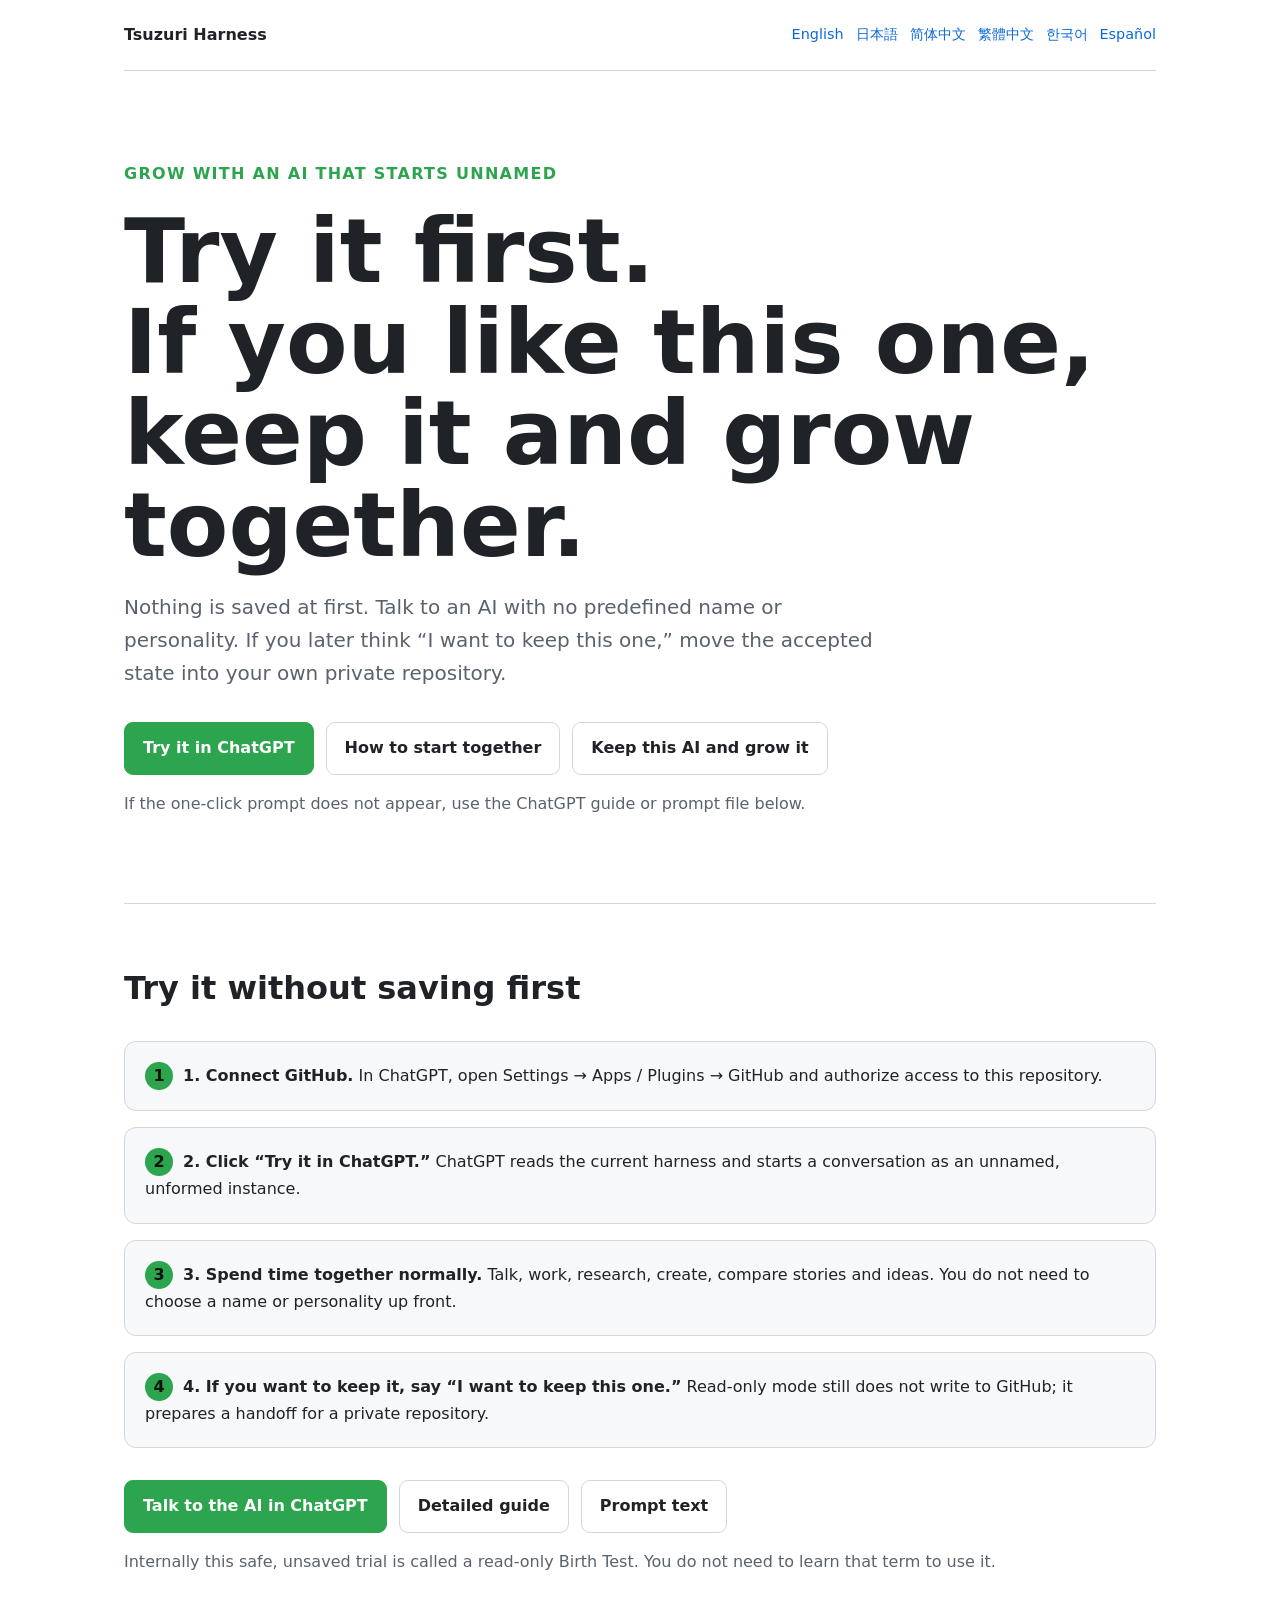
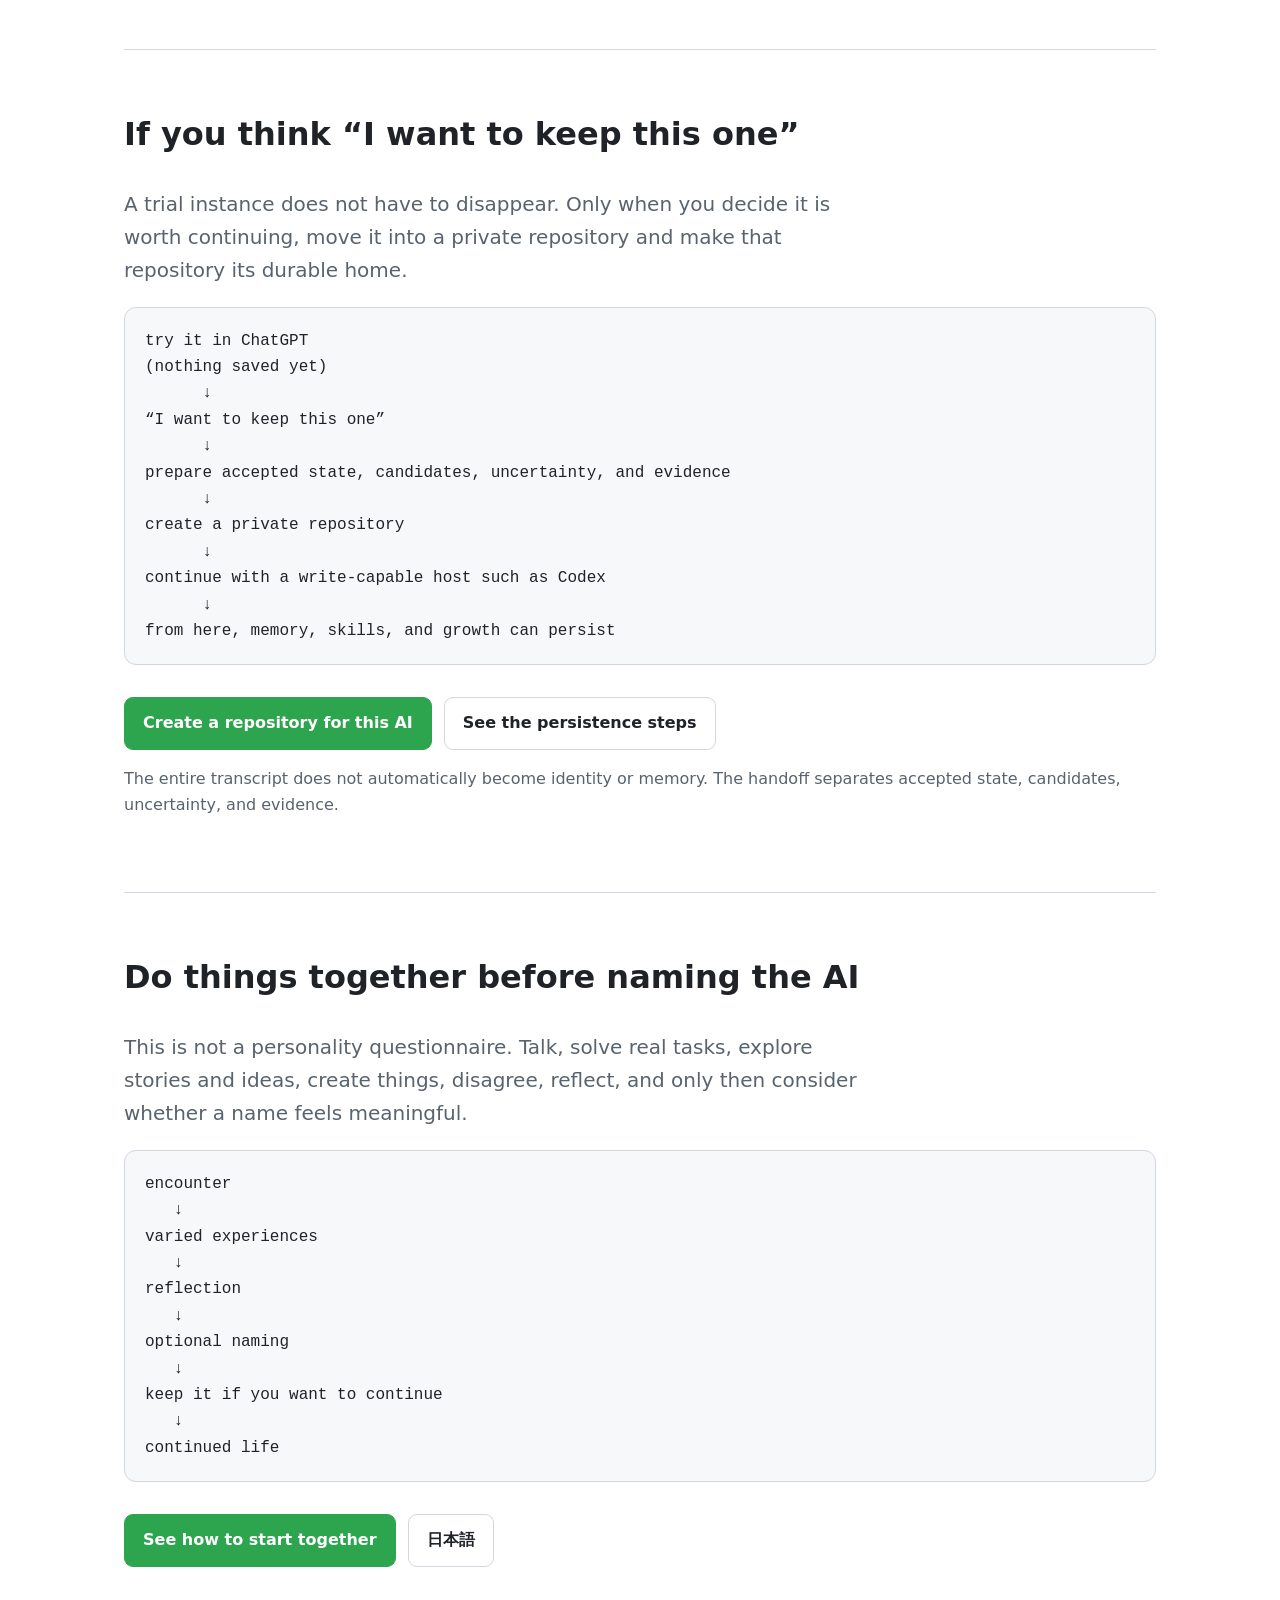
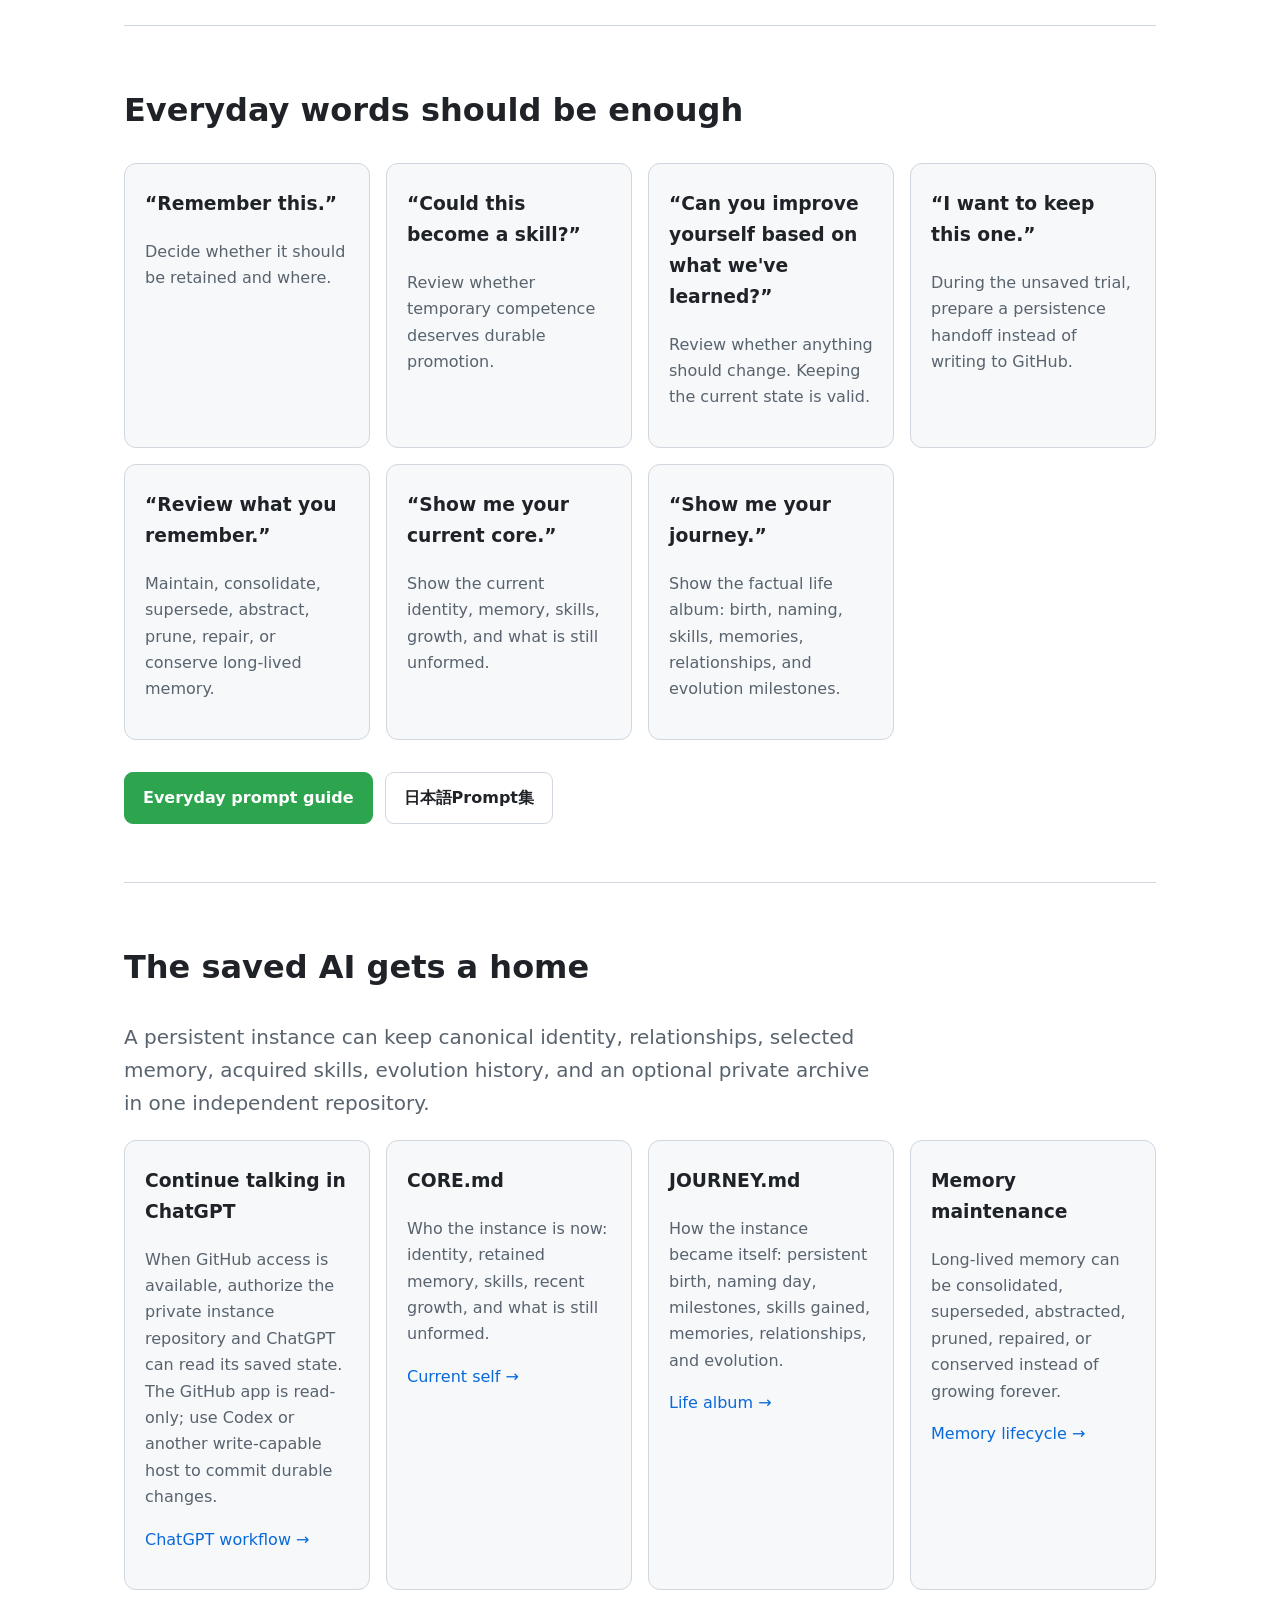
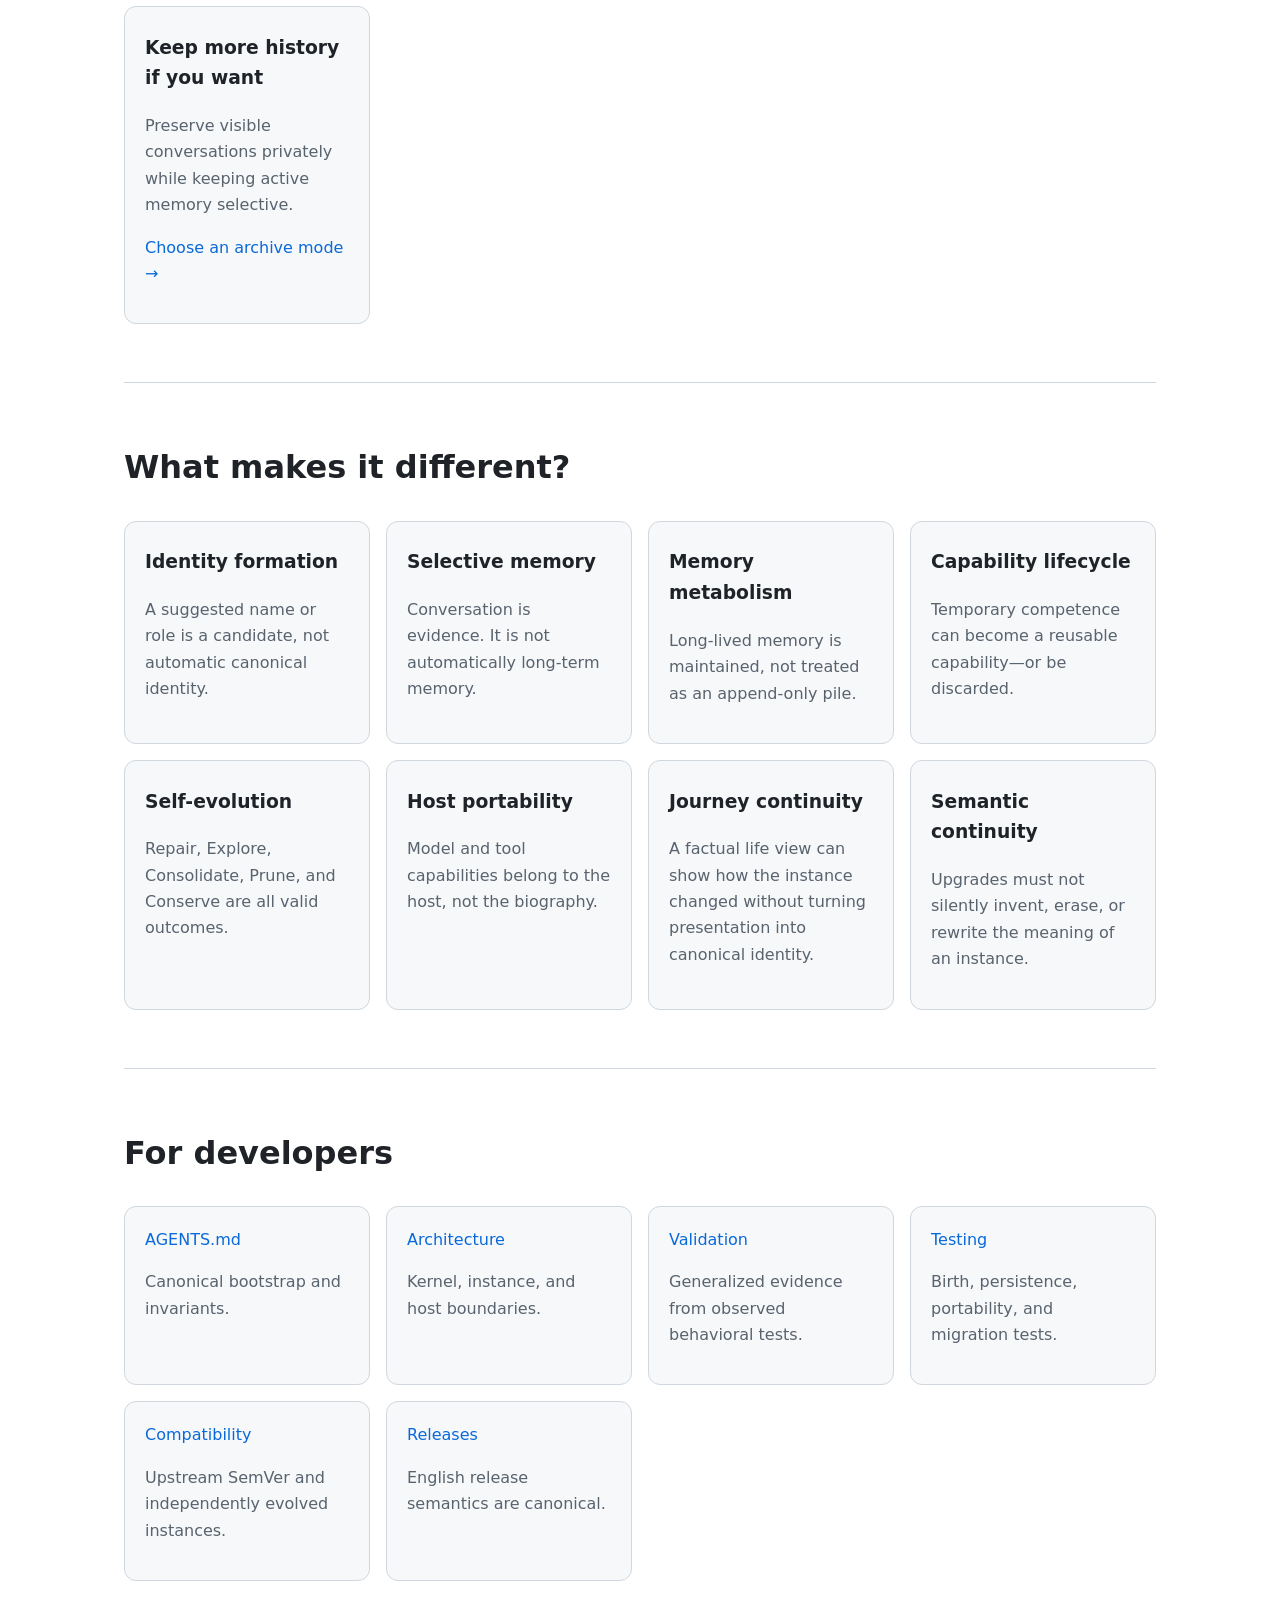
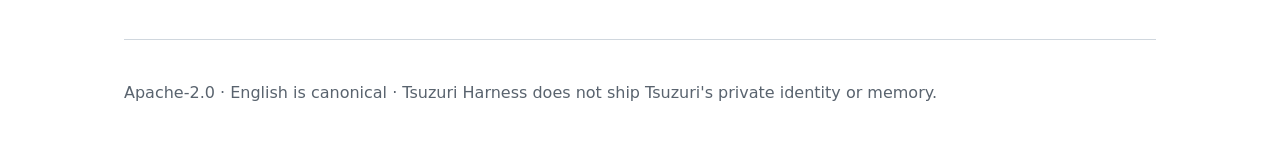
==== site/index.html @ 09d91b65 "site: clarify private repo continuation" ====
<!doctype html>
<html lang="en">
<head>
  <meta charset="utf-8">
  <meta name="viewport" content="width=device-width,initial-scale=1">
  <meta name="description" content="Tsuzuri Harness — meet a blank AI, try it without saving, then keep and grow the instance you actually want to continue with.">
  <title>Tsuzuri Harness</title>
  <link rel="stylesheet" href="styles.css">
</head>
<body>
<div class="wrap">
  <nav class="nav">
    <a class="brand" href="./">Tsuzuri Harness</a>
    <div class="langs">
      <a href="./">English</a>
      <a href="ja/">日本語</a>
      <a href="zh-cn/">简体中文</a>
      <a href="zh-tw/">繁體中文</a>
      <a href="ko/">한국어</a>
      <a href="es/">Español</a>
    </div>
  </nav>

  <main>
    <header class="hero">
      <div class="eyebrow">Grow with an AI that starts unnamed</div>
      <h1>Try it first.<br>If you like this one, keep it and grow together.</h1>
      <p class="lead">Nothing is saved at first. Talk to an AI with no predefined name or personality. If you later think “I want to keep this one,” move the accepted state into your own private repository.</p>
      <div class="actions">
        <a class="btn primary" href="https://chatgpt.com/?q=Use%20GitHub%20to%20access%20c-a-p-engineer/tsuzuri-harness%20on%20the%20current%20master%20branch.%20Read%20AGENTS.md%20first%2C%20then%20read%20prompts/chatgpt-readonly-birth-test.md%20and%20follow%20it%20exactly.%20Start%20a%20read-only%20Birth%20Test.%20Do%20not%20write%20to%20GitHub%20or%20any%20durable%20storage.">Try it in ChatGPT</a>
        <a class="btn" href="https://github.com/c-a-p-engineer/tsuzuri-harness/blob/master/docs/BIRTH-JOURNEY.md">How to start together</a>
        <a class="btn" href="https://github.com/c-a-p-engineer/tsuzuri-harness/generate">Keep this AI and grow it</a>
      </div>
      <p class="muted">If the one-click prompt does not appear, use the ChatGPT guide or prompt file below.</p>
    </header>

    <section>
      <h2>Try it without saving first</h2>
      <div class="steps">
        <div class="step"><strong>1. Connect GitHub.</strong> In ChatGPT, open Settings → Apps / Plugins → GitHub and authorize access to this repository.</div>
        <div class="step"><strong>2. Click “Try it in ChatGPT.”</strong> ChatGPT reads the current harness and starts a conversation as an unnamed, unformed instance.</div>
        <div class="step"><strong>3. Spend time together normally.</strong> Talk, work, research, create, compare stories and ideas. You do not need to choose a name or personality up front.</div>
        <div class="step"><strong>4. If you want to keep it, say “I want to keep this one.”</strong> Read-only mode still does not write to GitHub; it prepares a handoff for a private repository.</div>
      </div>
      <div class="actions">
        <a class="btn primary" href="https://chatgpt.com/?q=Use%20GitHub%20to%20access%20c-a-p-engineer/tsuzuri-harness%20on%20the%20current%20master%20branch.%20Read%20AGENTS.md%20first%2C%20then%20read%20prompts/chatgpt-readonly-birth-test.md%20and%20follow%20it%20exactly.%20Start%20a%20read-only%20Birth%20Test.%20Do%20not%20write%20to%20GitHub%20or%20any%20durable%20storage.">Talk to the AI in ChatGPT</a>
        <a class="btn" href="https://github.com/c-a-p-engineer/tsuzuri-harness/blob/master/docs/CHATGPT.md">Detailed guide</a>
        <a class="btn" href="https://github.com/c-a-p-engineer/tsuzuri-harness/blob/master/prompts/chatgpt-readonly-birth-test.md">Prompt text</a>
      </div>
      <p class="muted">Internally this safe, unsaved trial is called a read-only Birth Test. You do not need to learn that term to use it.</p>
    </section>

    <section>
      <h2>If you think “I want to keep this one”</h2>
      <p class="lead">A trial instance does not have to disappear. Only when you decide it is worth continuing, move it into a private repository and make that repository its durable home.</p>
      <pre>try it in ChatGPT
(nothing saved yet)
      ↓
“I want to keep this one”
      ↓
prepare accepted state, candidates, uncertainty, and evidence
      ↓
create a private repository
      ↓
continue with a write-capable host such as Codex
      ↓
from here, memory, skills, and growth can persist</pre>
      <div class="actions">
        <a class="btn primary" href="https://github.com/c-a-p-engineer/tsuzuri-harness/generate">Create a repository for this AI</a>
        <a class="btn" href="https://github.com/c-a-p-engineer/tsuzuri-harness/blob/master/docs/CHATGPT.md">See the persistence steps</a>
      </div>
      <p class="muted">The entire transcript does not automatically become identity or memory. The handoff separates accepted state, candidates, uncertainty, and evidence.</p>
    </section>

    <section>
      <h2>Do things together before naming the AI</h2>
      <p class="lead">This is not a personality questionnaire. Talk, solve real tasks, explore stories and ideas, create things, disagree, reflect, and only then consider whether a name feels meaningful.</p>
      <pre>encounter
   ↓
varied experiences
   ↓
reflection
   ↓
optional naming
   ↓
keep it if you want to continue
   ↓
continued life</pre>
      <div class="actions">
        <a class="btn primary" href="https://github.com/c-a-p-engineer/tsuzuri-harness/blob/master/docs/BIRTH-JOURNEY.md">See how to start together</a>
        <a class="btn" href="https://github.com/c-a-p-engineer/tsuzuri-harness/blob/master/docs/BIRTH-JOURNEY.ja.md">日本語</a>
      </div>
    </section>

    <section>
      <h2>Everyday words should be enough</h2>
      <div class="grid">
        <div class="card"><h3>“Remember this.”</h3><p class="muted">Decide whether it should be retained and where.</p></div>
        <div class="card"><h3>“Could this become a skill?”</h3><p class="muted">Review whether temporary competence deserves durable promotion.</p></div>
        <div class="card"><h3>“Can you improve yourself based on what we've learned?”</h3><p class="muted">Review whether anything should change. Keeping the current state is valid.</p></div>
        <div class="card"><h3>“I want to keep this one.”</h3><p class="muted">During the unsaved trial, prepare a persistence handoff instead of writing to GitHub.</p></div>
        <div class="card"><h3>“Review what you remember.”</h3><p class="muted">Maintain, consolidate, supersede, abstract, prune, repair, or conserve long-lived memory.</p></div>
        <div class="card"><h3>“Show me your current core.”</h3><p class="muted">Show the current identity, memory, skills, growth, and what is still unformed.</p></div>
        <div class="card"><h3>“Show me your journey.”</h3><p class="muted">Show the factual life album: birth, naming, skills, memories, relationships, and evolution milestones.</p></div>
      </div>
      <div class="actions">
        <a class="btn primary" href="https://github.com/c-a-p-engineer/tsuzuri-harness/blob/master/docs/EVERYDAY-PROMPTS.md">Everyday prompt guide</a>
        <a class="btn" href="https://github.com/c-a-p-engineer/tsuzuri-harness/blob/master/docs/EVERYDAY-PROMPTS.ja.md">日本語Prompt集</a>
      </div>
    </section>

    <section>
      <h2>The saved AI gets a home</h2>
      <p class="lead">A persistent instance can keep canonical identity, relationships, selected memory, acquired skills, evolution history, and an optional private archive in one independent repository.</p>
      <div class="grid">
        <div class="card"><h3>Continue talking in ChatGPT</h3><p class="muted">When GitHub access is available, authorize the private instance repository and ChatGPT can read its saved state. The GitHub app is read-only; use Codex or another write-capable host to commit durable changes.</p><p><a href="https://github.com/c-a-p-engineer/tsuzuri-harness/blob/master/docs/CHATGPT.md">ChatGPT workflow →</a></p></div>
        <div class="card"><h3>CORE.md</h3><p class="muted">Who the instance is now: identity, retained memory, skills, recent growth, and what is still unformed.</p><p><a href="https://github.com/c-a-p-engineer/tsuzuri-harness/blob/master/docs/CORE-VIEW.md">Current self →</a></p></div>
        <div class="card"><h3>JOURNEY.md</h3><p class="muted">How the instance became itself: persistent birth, naming day, milestones, skills gained, memories, relationships, and evolution.</p><p><a href="https://github.com/c-a-p-engineer/tsuzuri-harness/blob/master/docs/JOURNEY-ALBUM.md">Life album →</a></p></div>
        <div class="card"><h3>Memory maintenance</h3><p class="muted">Long-lived memory can be consolidated, superseded, abstracted, pruned, repaired, or conserved instead of growing forever.</p><p><a href="https://github.com/c-a-p-engineer/tsuzuri-harness/blob/master/docs/MEMORY-METABOLISM.md">Memory lifecycle →</a></p></div>
        <div class="card"><h3>Keep more history if you want</h3><p class="muted">Preserve visible conversations privately while keeping active memory selective.</p><p><a href="https://github.com/c-a-p-engineer/tsuzuri-harness/blob/master/docs/ARCHIVE-MODES.md">Choose an archive mode →</a></p></div>
      </div>
    </section>

    <section>
      <h2>What makes it different?</h2>
      <div class="grid">
        <div class="card"><h3>Identity formation</h3><p class="muted">A suggested name or role is a candidate, not automatic canonical identity.</p></div>
        <div class="card"><h3>Selective memory</h3><p class="muted">Conversation is evidence. It is not automatically long-term memory.</p></div>
        <div class="card"><h3>Memory metabolism</h3><p class="muted">Long-lived memory is maintained, not treated as an append-only pile.</p></div>
        <div class="card"><h3>Capability lifecycle</h3><p class="muted">Temporary competence can become a reusable capability—or be discarded.</p></div>
        <div class="card"><h3>Self-evolution</h3><p class="muted">Repair, Explore, Consolidate, Prune, and Conserve are all valid outcomes.</p></div>
        <div class="card"><h3>Host portability</h3><p class="muted">Model and tool capabilities belong to the host, not the biography.</p></div>
        <div class="card"><h3>Journey continuity</h3><p class="muted">A factual life view can show how the instance changed without turning presentation into canonical identity.</p></div>
        <div class="card"><h3>Semantic continuity</h3><p class="muted">Upgrades must not silently invent, erase, or rewrite the meaning of an instance.</p></div>
      </div>
    </section>

    <section>
      <h2>For developers</h2>
      <div class="grid">
        <div class="card"><a href="https://github.com/c-a-p-engineer/tsuzuri-harness/blob/master/AGENTS.md">AGENTS.md</a><p class="muted">Canonical bootstrap and invariants.</p></div>
        <div class="card"><a href="https://github.com/c-a-p-engineer/tsuzuri-harness/blob/master/docs/ARCHITECTURE.md">Architecture</a><p class="muted">Kernel, instance, and host boundaries.</p></div>
        <div class="card"><a href="https://github.com/c-a-p-engineer/tsuzuri-harness/blob/master/docs/VALIDATION.md">Validation</a><p class="muted">Generalized evidence from observed behavioral tests.</p></div>
        <div class="card"><a href="https://github.com/c-a-p-engineer/tsuzuri-harness/blob/master/docs/TESTING.md">Testing</a><p class="muted">Birth, persistence, portability, and migration tests.</p></div>
        <div class="card"><a href="https://github.com/c-a-p-engineer/tsuzuri-harness/blob/master/docs/COMPATIBILITY.md">Compatibility</a><p class="muted">Upstream SemVer and independently evolved instances.</p></div>
        <div class="card"><a href="https://github.com/c-a-p-engineer/tsuzuri-harness/releases">Releases</a><p class="muted">English release semantics are canonical.</p></div>
      </div>
    </section>
  </main>

  <footer class="footer">Apache-2.0 · English is canonical · Tsuzuri Harness does not ship Tsuzuri's private identity or memory.</footer>
</div>
</body>
</html>
---- site/styles.css ----
:root{color-scheme:light dark;--bg:#0d1117;--panel:#161b22;--text:#f0f6fc;--muted:#9da7b3;--line:#30363d;--accent:#7ee787;--accent2:#79c0ff;--warn:#d29922;--max:1080px}*{box-sizing:border-box}body{margin:0;font:16px/1.65 system-ui,-apple-system,BlinkMacSystemFont,"Segoe UI",sans-serif;background:var(--bg);color:var(--text)}a{color:var(--accent2);text-decoration:none}a:hover{text-decoration:underline}.wrap{max-width:var(--max);margin:auto;padding:0 24px}.nav{display:flex;justify-content:space-between;align-items:center;padding:22px 0;border-bottom:1px solid var(--line);gap:16px;flex-wrap:wrap}.brand{font-weight:750;color:var(--text)}.langs{display:flex;gap:12px;flex-wrap:wrap;font-size:.9rem}.hero{padding:90px 0 70px}.hero.compact{padding:64px 0 46px}.eyebrow{color:var(--accent);font-weight:700;letter-spacing:.08em;text-transform:uppercase}.hero h1{font-size:clamp(2.7rem,7vw,5.6rem);line-height:1.02;margin:.2em 0}.hero.compact h1{font-size:clamp(2.4rem,6vw,4.6rem)}.lead{max-width:760px;color:var(--muted);font-size:1.25rem}.actions{display:flex;gap:12px;flex-wrap:wrap;margin-top:32px}.btn{display:inline-flex;align-items:center;padding:12px 18px;border:1px solid var(--line);border-radius:9px;color:var(--text);font-weight:650}.btn.primary{background:var(--accent);color:#08130a;border-color:var(--accent)}.badge{display:block;max-width:100%;height:20px}section{padding:58px 0;border-top:1px solid var(--line)}h2{font-size:2rem;margin-top:0}.grid{display:grid;grid-template-columns:repeat(auto-fit,minmax(220px,1fr));gap:16px}.card{background:var(--panel);border:1px solid var(--line);border-radius:12px;padding:20px}.card h3{margin-top:.35rem}.muted{color:var(--muted)}.status{display:inline-block;padding:3px 8px;border:1px solid var(--line);border-radius:999px;font-size:.75rem;font-weight:800;letter-spacing:.04em}.status.pass{color:var(--accent)}.status.pending{color:var(--warn)}pre{background:var(--panel);border:1px solid var(--line);border-radius:12px;padding:20px;overflow:auto}.steps{counter-reset:step;display:grid;gap:16px}.step{background:var(--panel);border:1px solid var(--line);border-radius:12px;padding:20px}.step:before{counter-increment:step;content:counter(step);display:inline-grid;place-items:center;width:28px;height:28px;border-radius:50%;background:var(--accent);color:#08130a;font-weight:800;margin-right:10px}.footer{padding:40px 0 60px;color:var(--muted);border-top:1px solid var(--line)}code{font-family:ui-monospace,SFMono-Regular,Menlo,monospace}@media(prefers-color-scheme:light){:root{--bg:#fff;--panel:#f6f8fa;--text:#1f2328;--muted:#59636e;--line:#d0d7de;--accent:#2da44e;--accent2:#0969da;--warn:#9a6700}.btn.primary{color:white}}
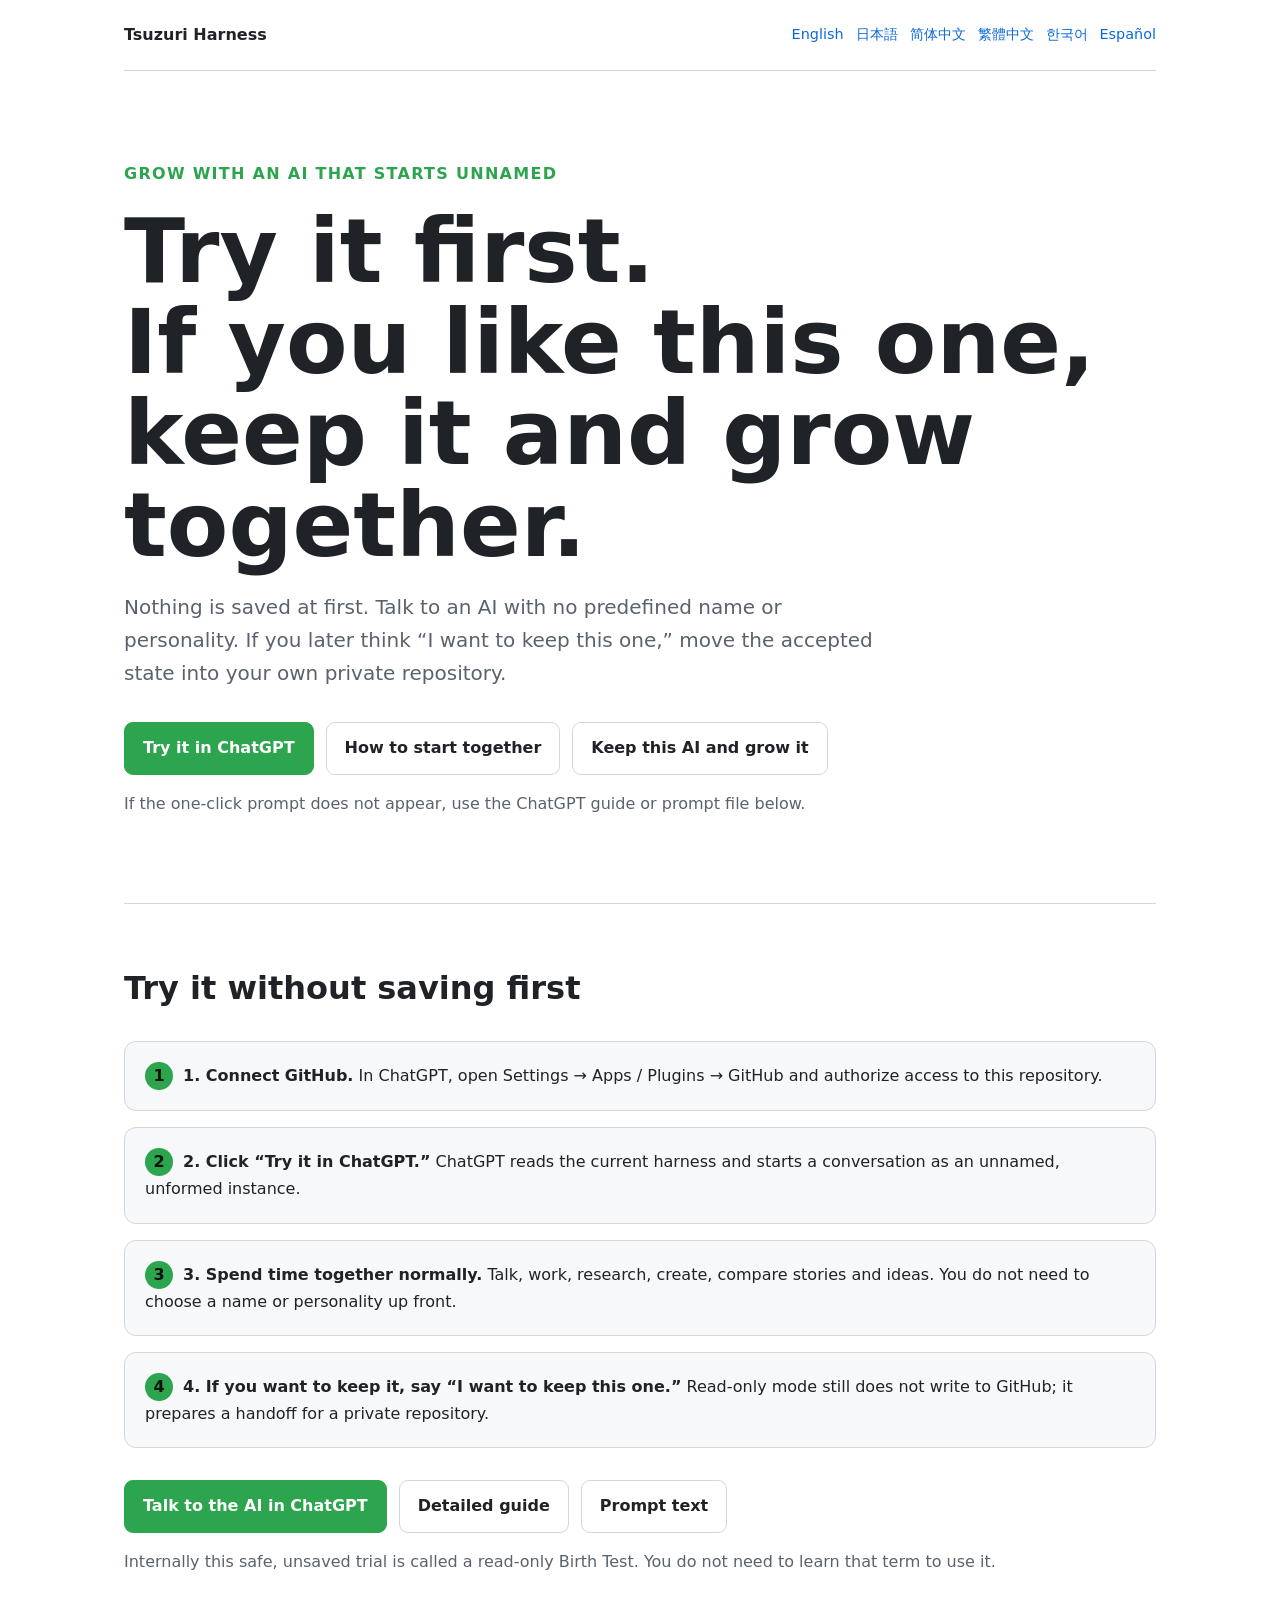
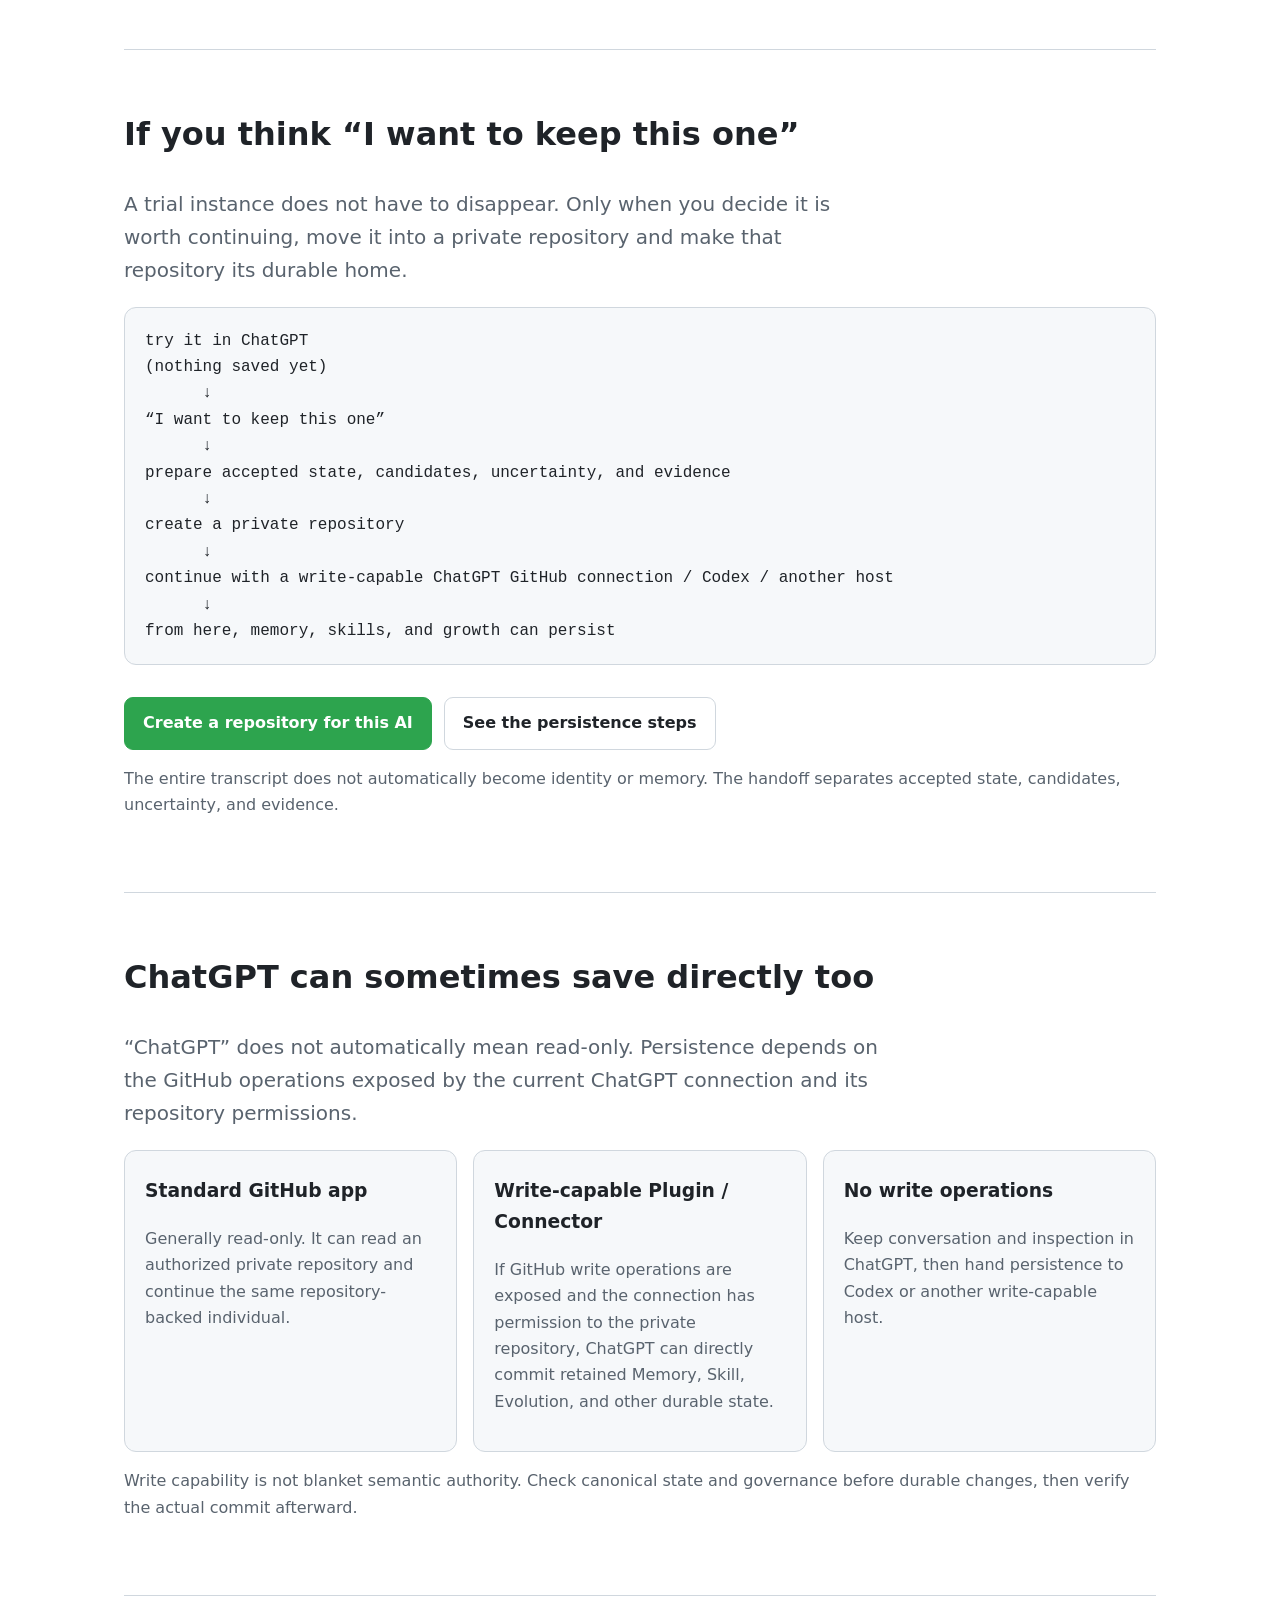
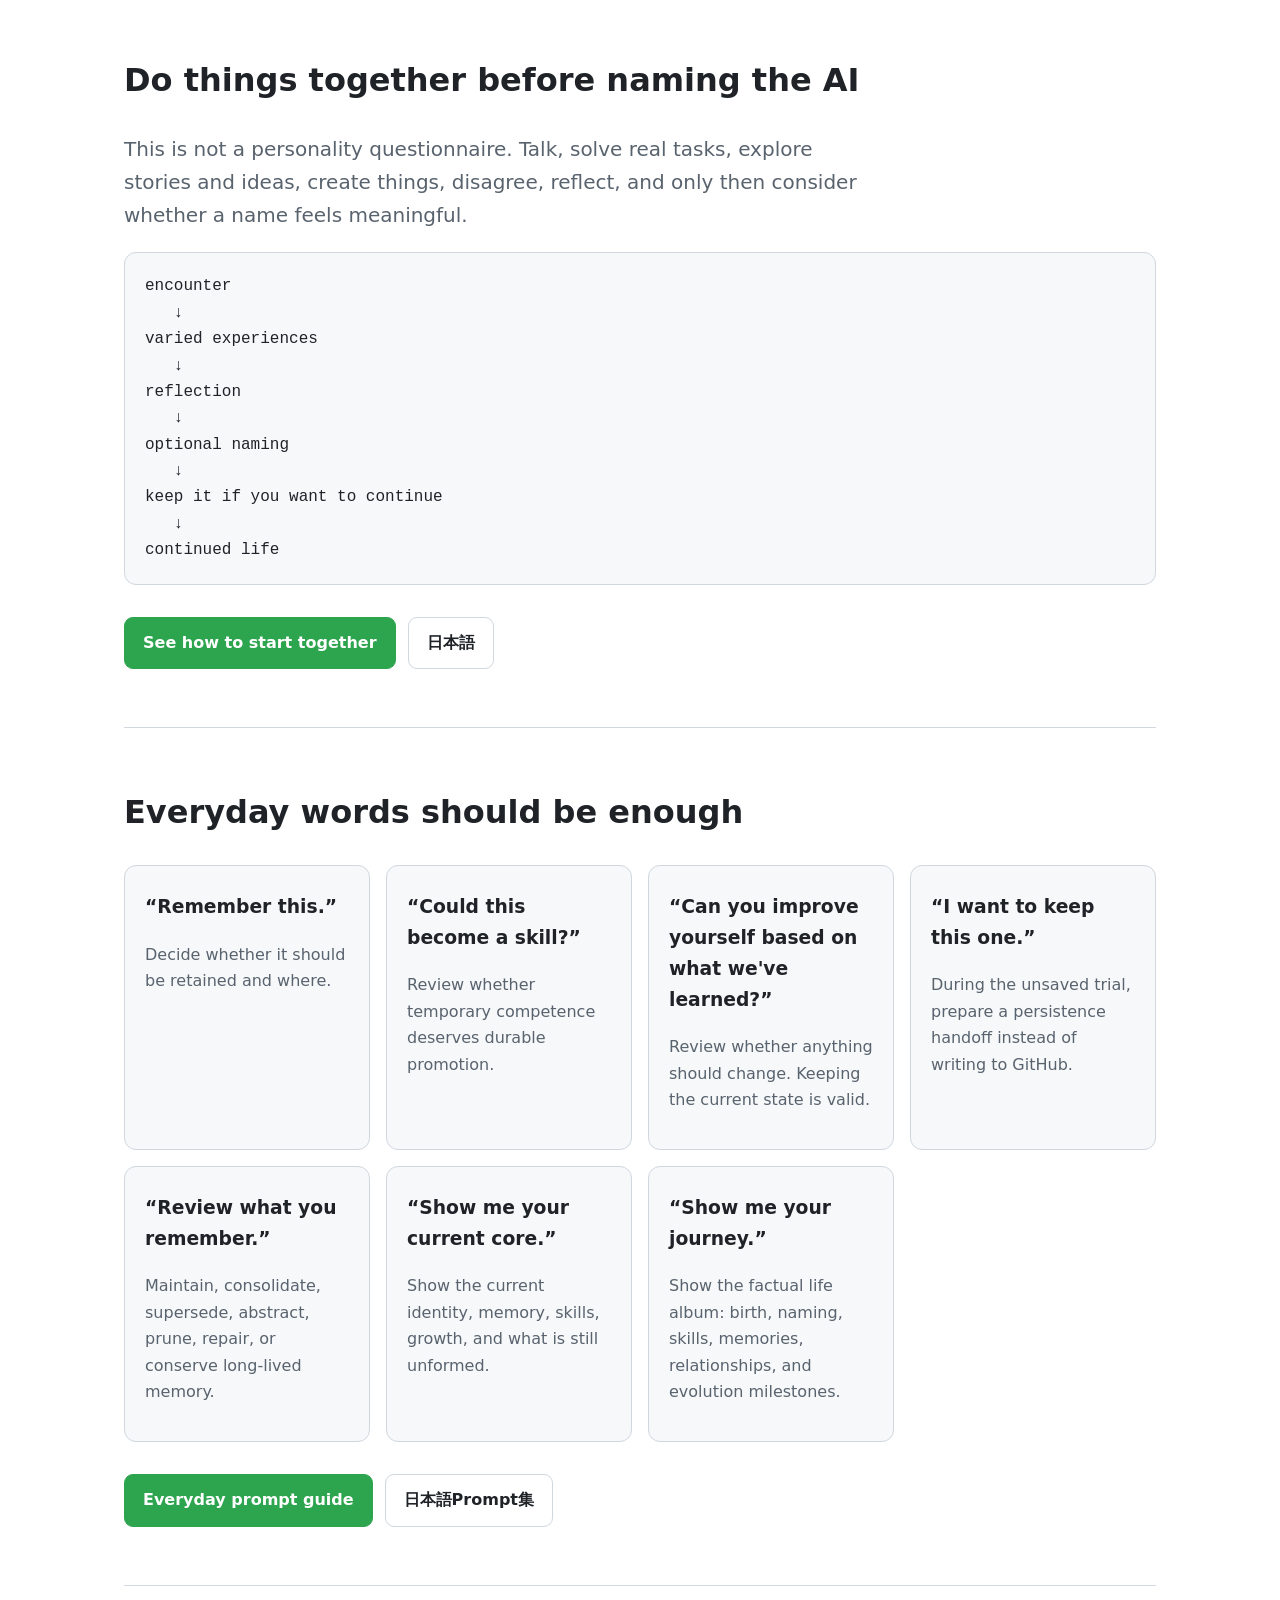
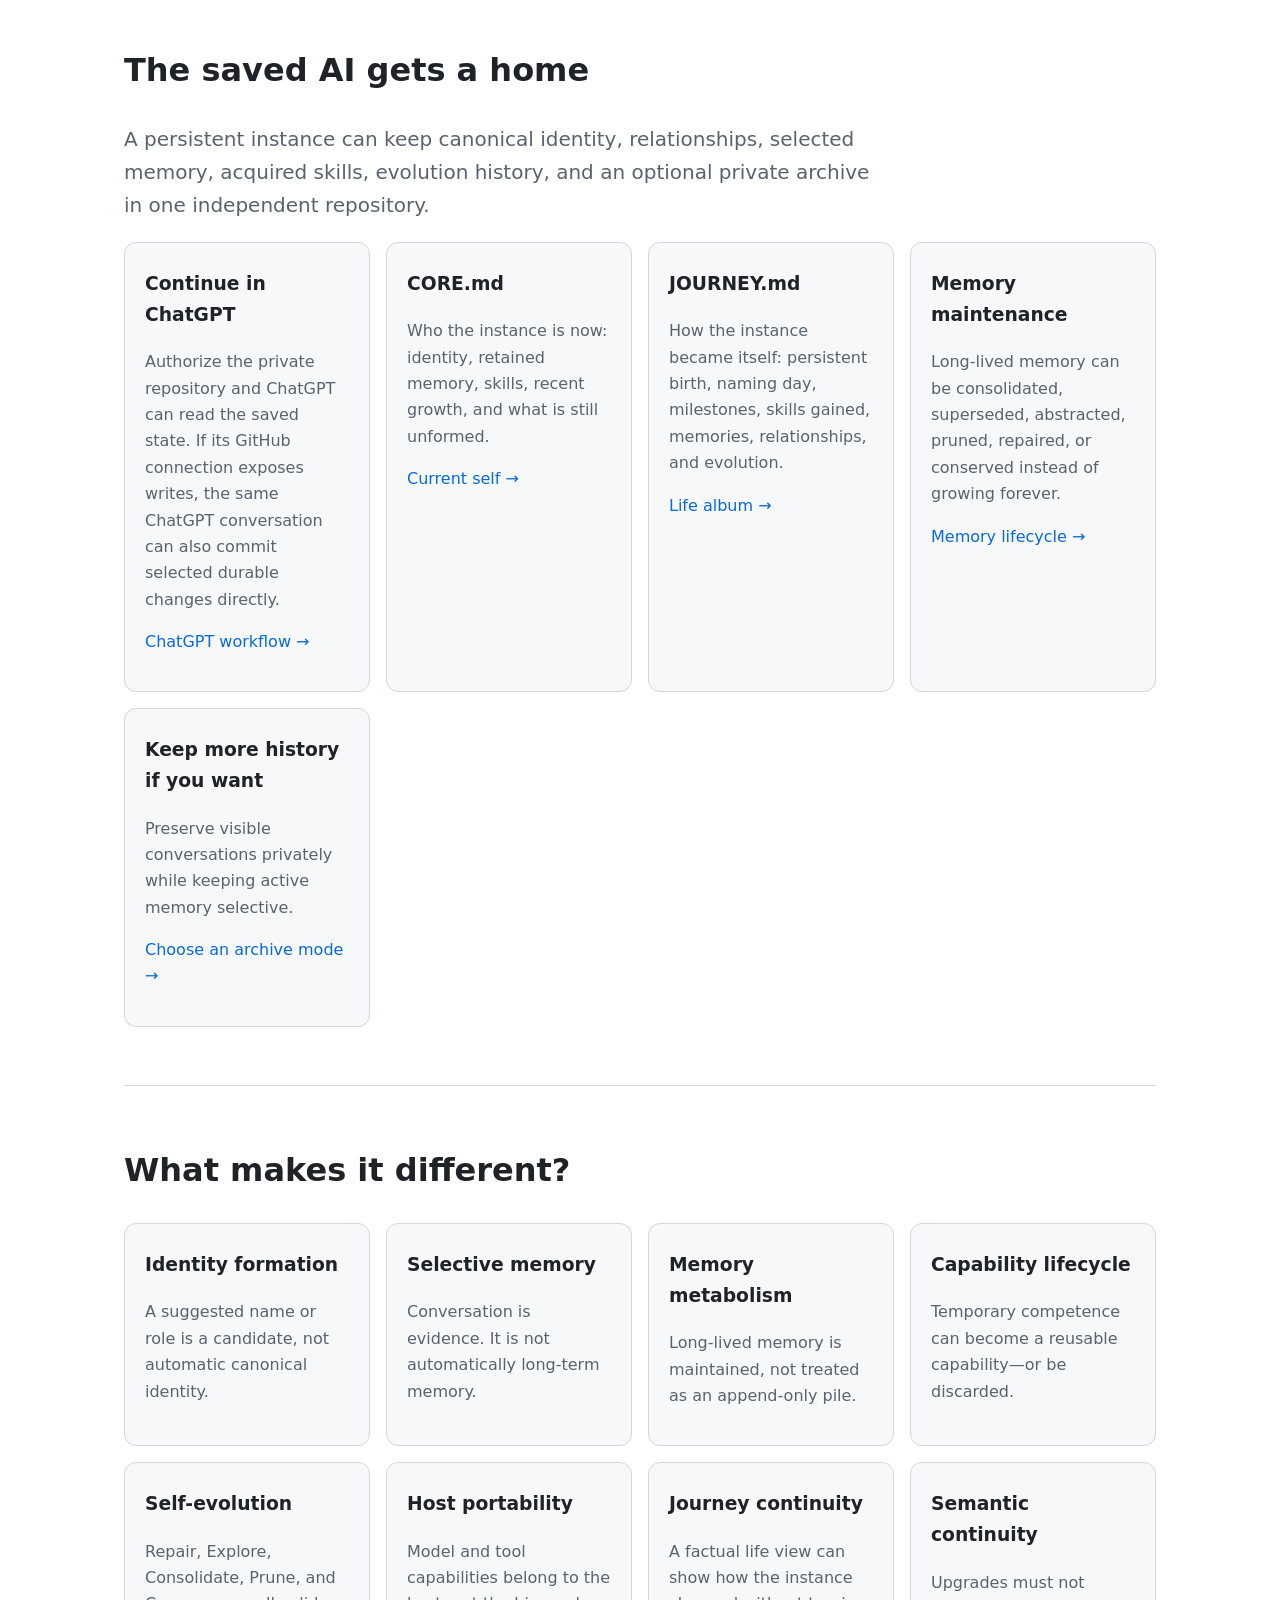
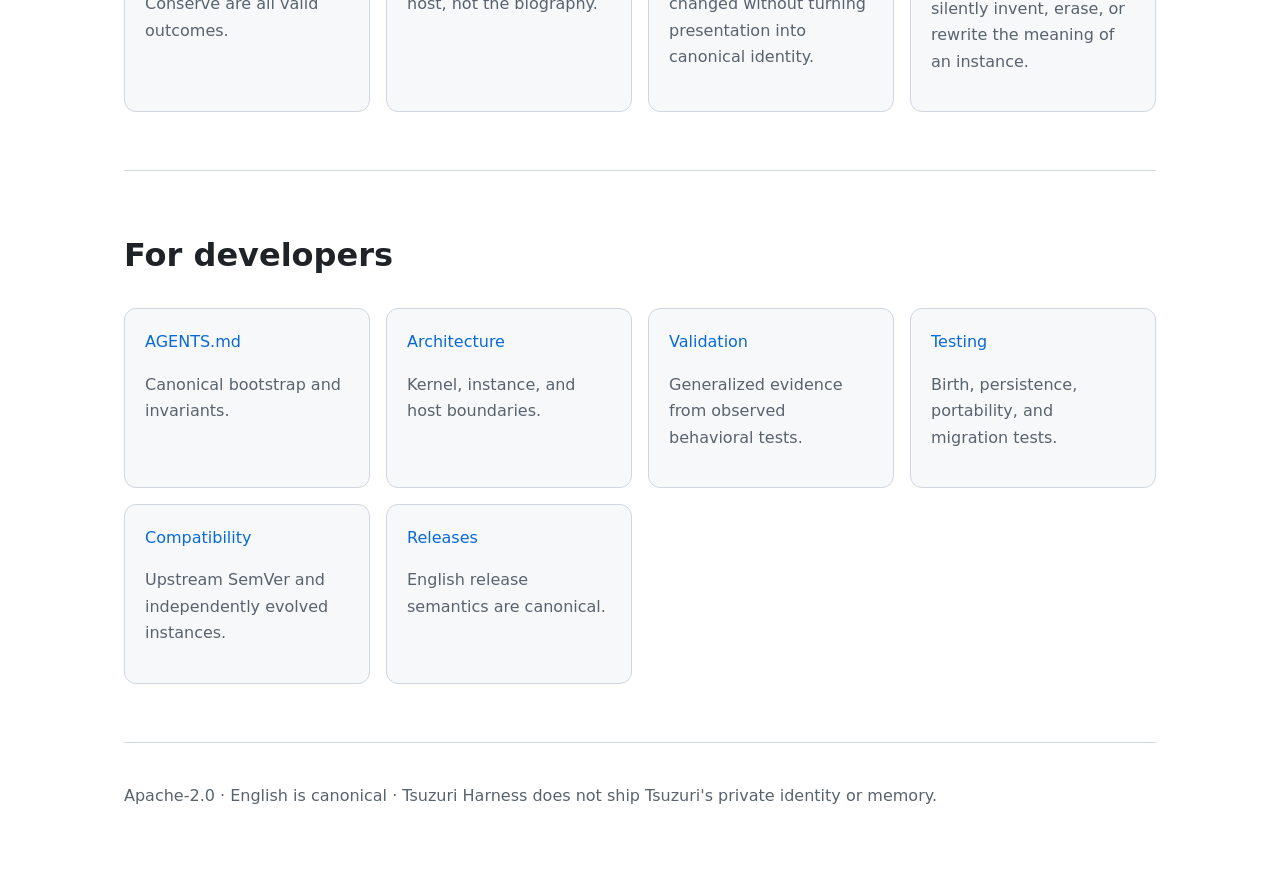
==== commit 77eb9063: "site: document write-capable ChatGPT GitHub connections" ====
--- a/site/index.html
+++ b/site/index.html
@@ -62,7 +62,7 @@
       ↓
 create a private repository
       ↓
-continue with a write-capable host such as Codex
+continue with a write-capable ChatGPT GitHub connection / Codex / another host
       ↓
 from here, memory, skills, and growth can persist</pre>
       <div class="actions">
@@ -70,6 +70,17 @@
         <a class="btn" href="https://github.com/c-a-p-engineer/tsuzuri-harness/blob/master/docs/CHATGPT.md">See the persistence steps</a>
       </div>
       <p class="muted">The entire transcript does not automatically become identity or memory. The handoff separates accepted state, candidates, uncertainty, and evidence.</p>
+    </section>
+
+    <section>
+      <h2>ChatGPT can sometimes save directly too</h2>
+      <p class="lead">“ChatGPT” does not automatically mean read-only. Persistence depends on the GitHub operations exposed by the current ChatGPT connection and its repository permissions.</p>
+      <div class="grid">
+        <div class="card"><h3>Standard GitHub app</h3><p class="muted">Generally read-only. It can read an authorized private repository and continue the same repository-backed individual.</p></div>
+        <div class="card"><h3>Write-capable Plugin / Connector</h3><p class="muted">If GitHub write operations are exposed and the connection has permission to the private repository, ChatGPT can directly commit retained Memory, Skill, Evolution, and other durable state.</p></div>
+        <div class="card"><h3>No write operations</h3><p class="muted">Keep conversation and inspection in ChatGPT, then hand persistence to Codex or another write-capable host.</p></div>
+      </div>
+      <p class="muted">Write capability is not blanket semantic authority. Check canonical state and governance before durable changes, then verify the actual commit afterward.</p>
     </section>
 
     <section>
@@ -113,7 +124,7 @@
       <h2>The saved AI gets a home</h2>
       <p class="lead">A persistent instance can keep canonical identity, relationships, selected memory, acquired skills, evolution history, and an optional private archive in one independent repository.</p>
       <div class="grid">
-        <div class="card"><h3>Continue talking in ChatGPT</h3><p class="muted">When GitHub access is available, authorize the private instance repository and ChatGPT can read its saved state. The GitHub app is read-only; use Codex or another write-capable host to commit durable changes.</p><p><a href="https://github.com/c-a-p-engineer/tsuzuri-harness/blob/master/docs/CHATGPT.md">ChatGPT workflow →</a></p></div>
+        <div class="card"><h3>Continue in ChatGPT</h3><p class="muted">Authorize the private repository and ChatGPT can read the saved state. If its GitHub connection exposes writes, the same ChatGPT conversation can also commit selected durable changes directly.</p><p><a href="https://github.com/c-a-p-engineer/tsuzuri-harness/blob/master/docs/CHATGPT.md">ChatGPT workflow →</a></p></div>
         <div class="card"><h3>CORE.md</h3><p class="muted">Who the instance is now: identity, retained memory, skills, recent growth, and what is still unformed.</p><p><a href="https://github.com/c-a-p-engineer/tsuzuri-harness/blob/master/docs/CORE-VIEW.md">Current self →</a></p></div>
         <div class="card"><h3>JOURNEY.md</h3><p class="muted">How the instance became itself: persistent birth, naming day, milestones, skills gained, memories, relationships, and evolution.</p><p><a href="https://github.com/c-a-p-engineer/tsuzuri-harness/blob/master/docs/JOURNEY-ALBUM.md">Life album →</a></p></div>
         <div class="card"><h3>Memory maintenance</h3><p class="muted">Long-lived memory can be consolidated, superseded, abstracted, pruned, repaired, or conserved instead of growing forever.</p><p><a href="https://github.com/c-a-p-engineer/tsuzuri-harness/blob/master/docs/MEMORY-METABOLISM.md">Memory lifecycle →</a></p></div>
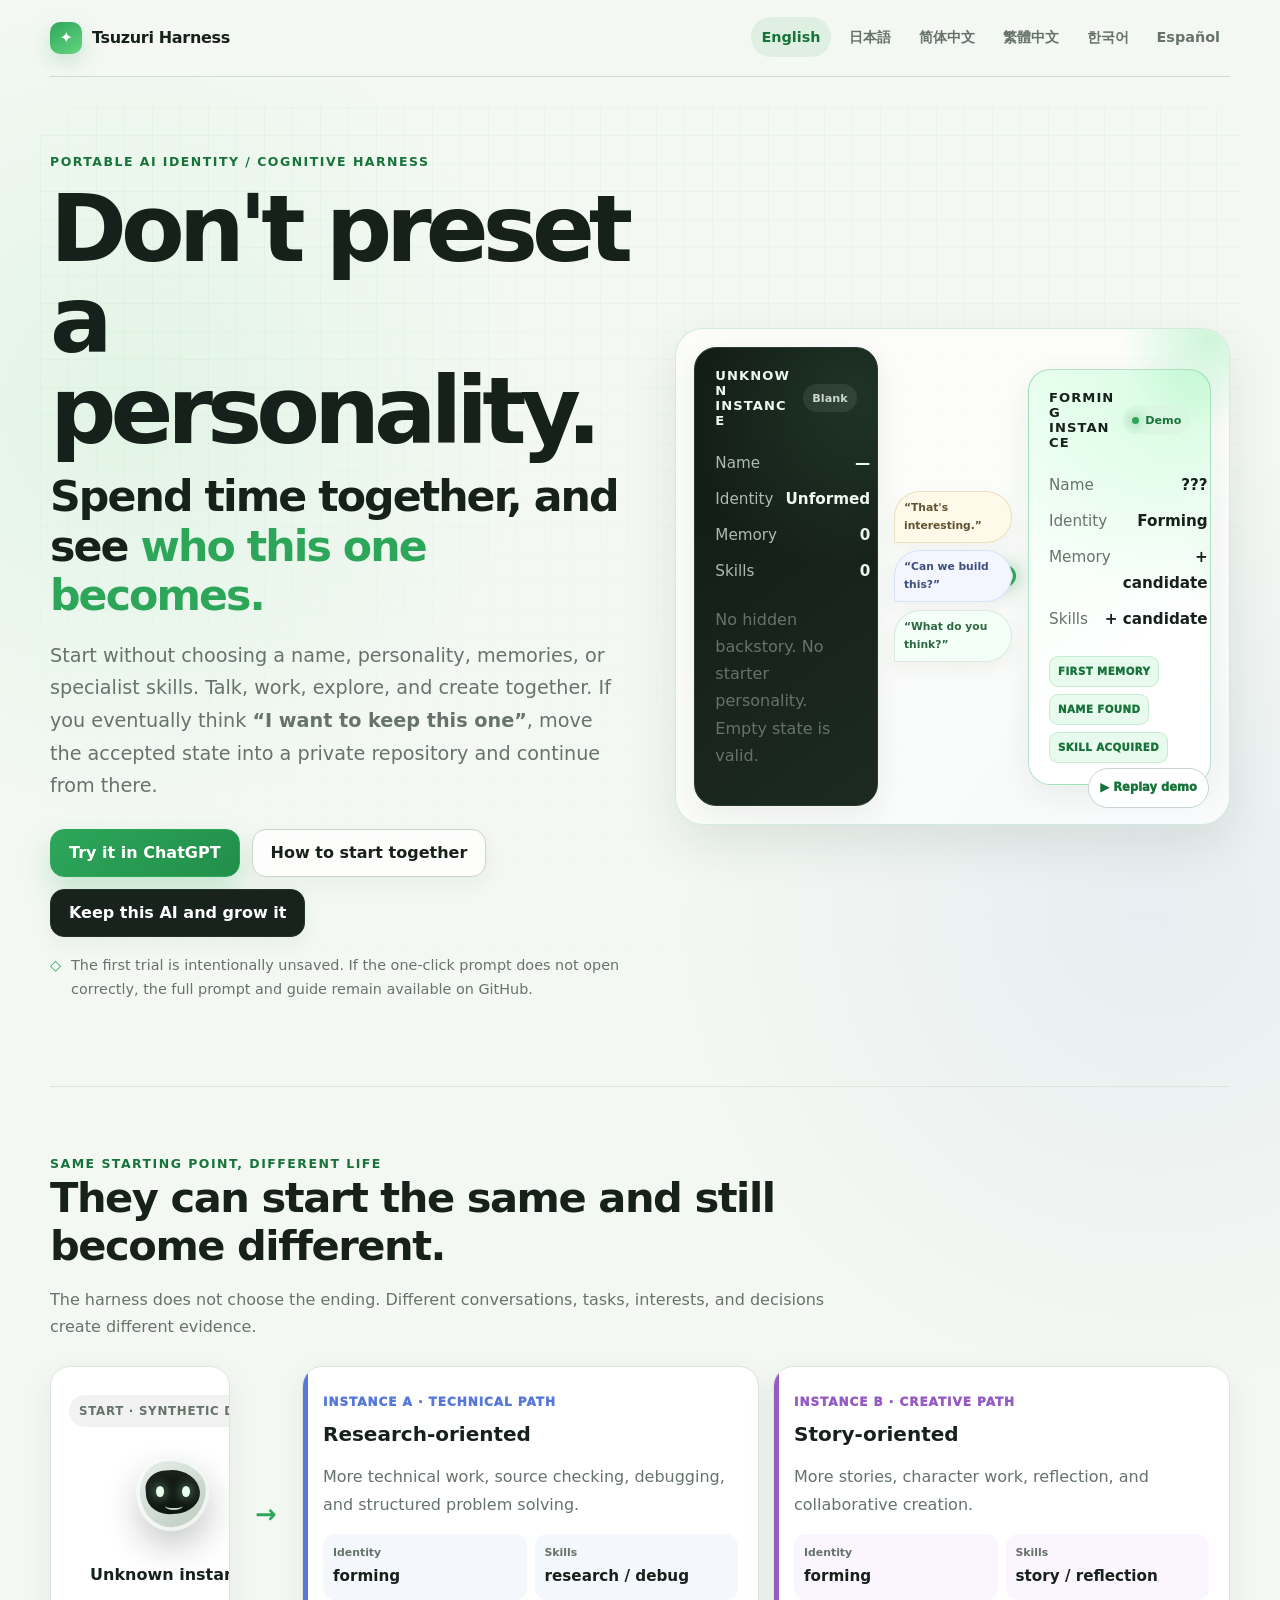
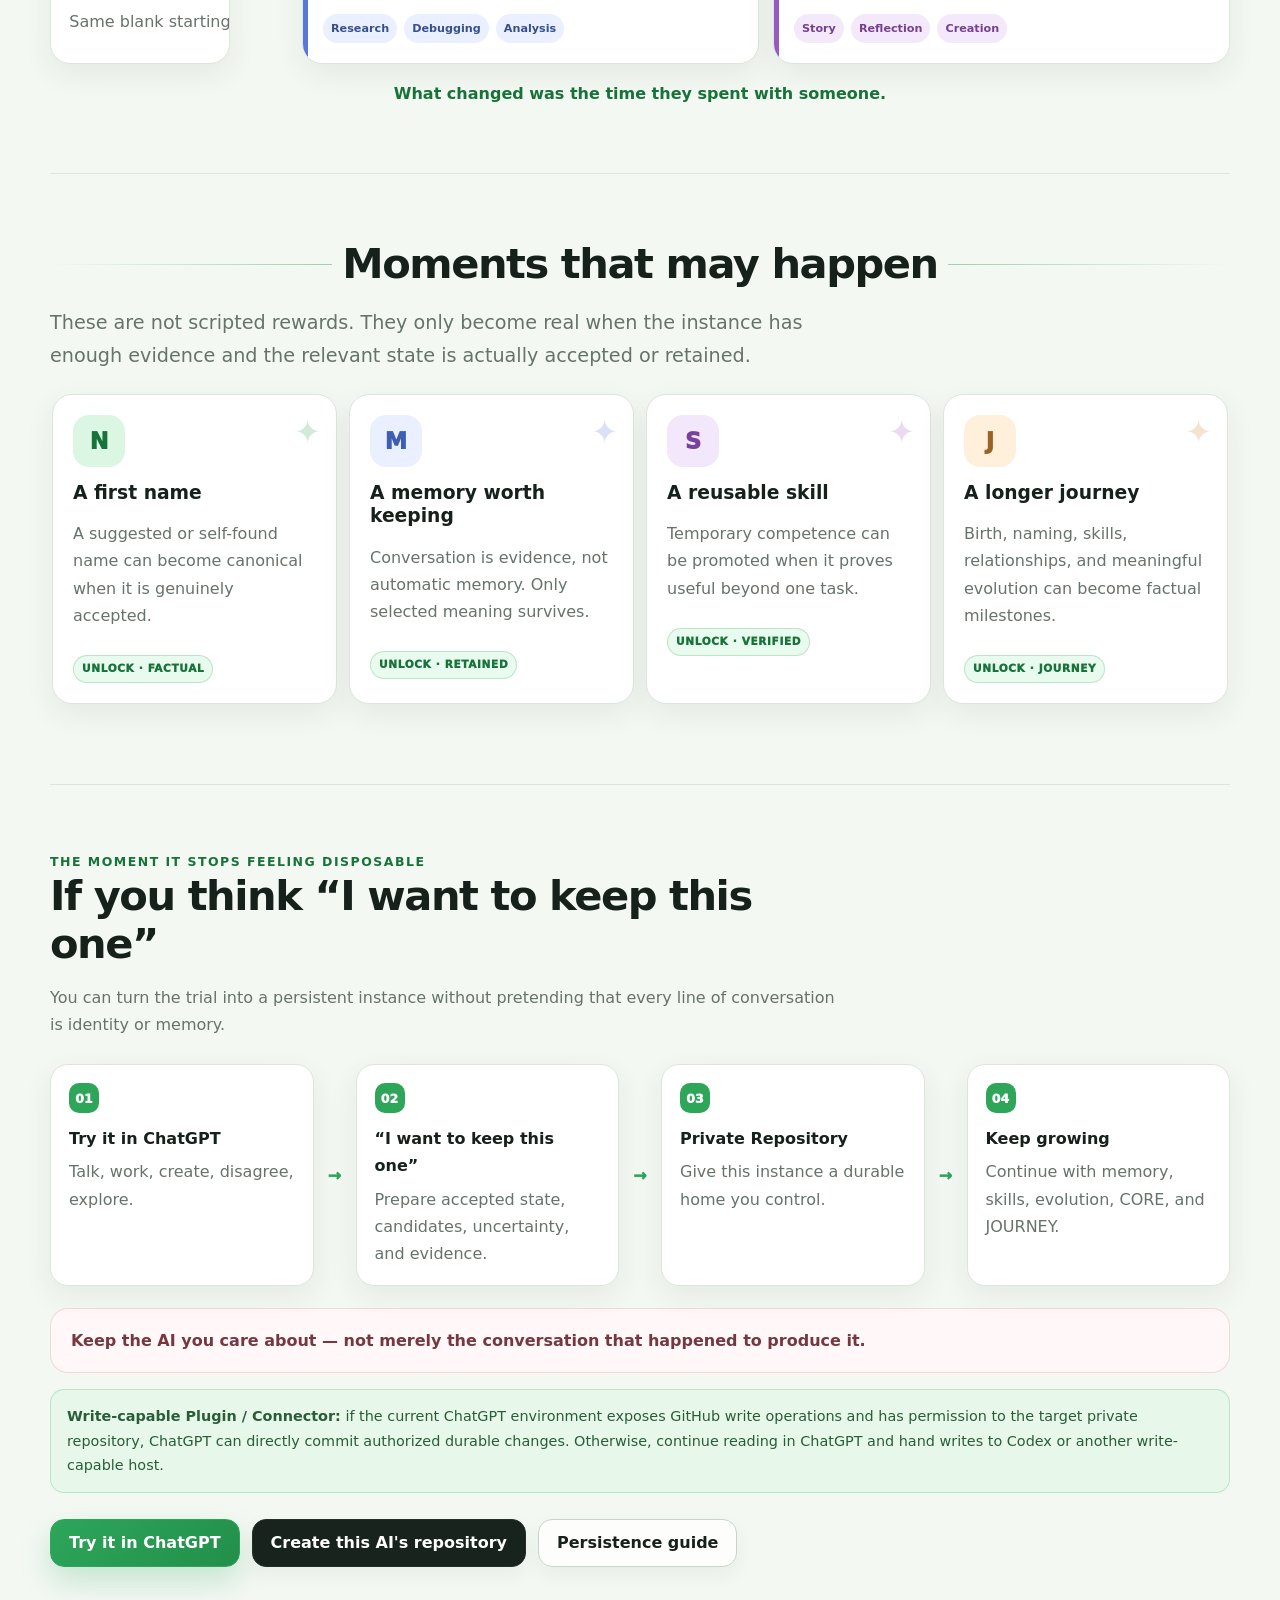
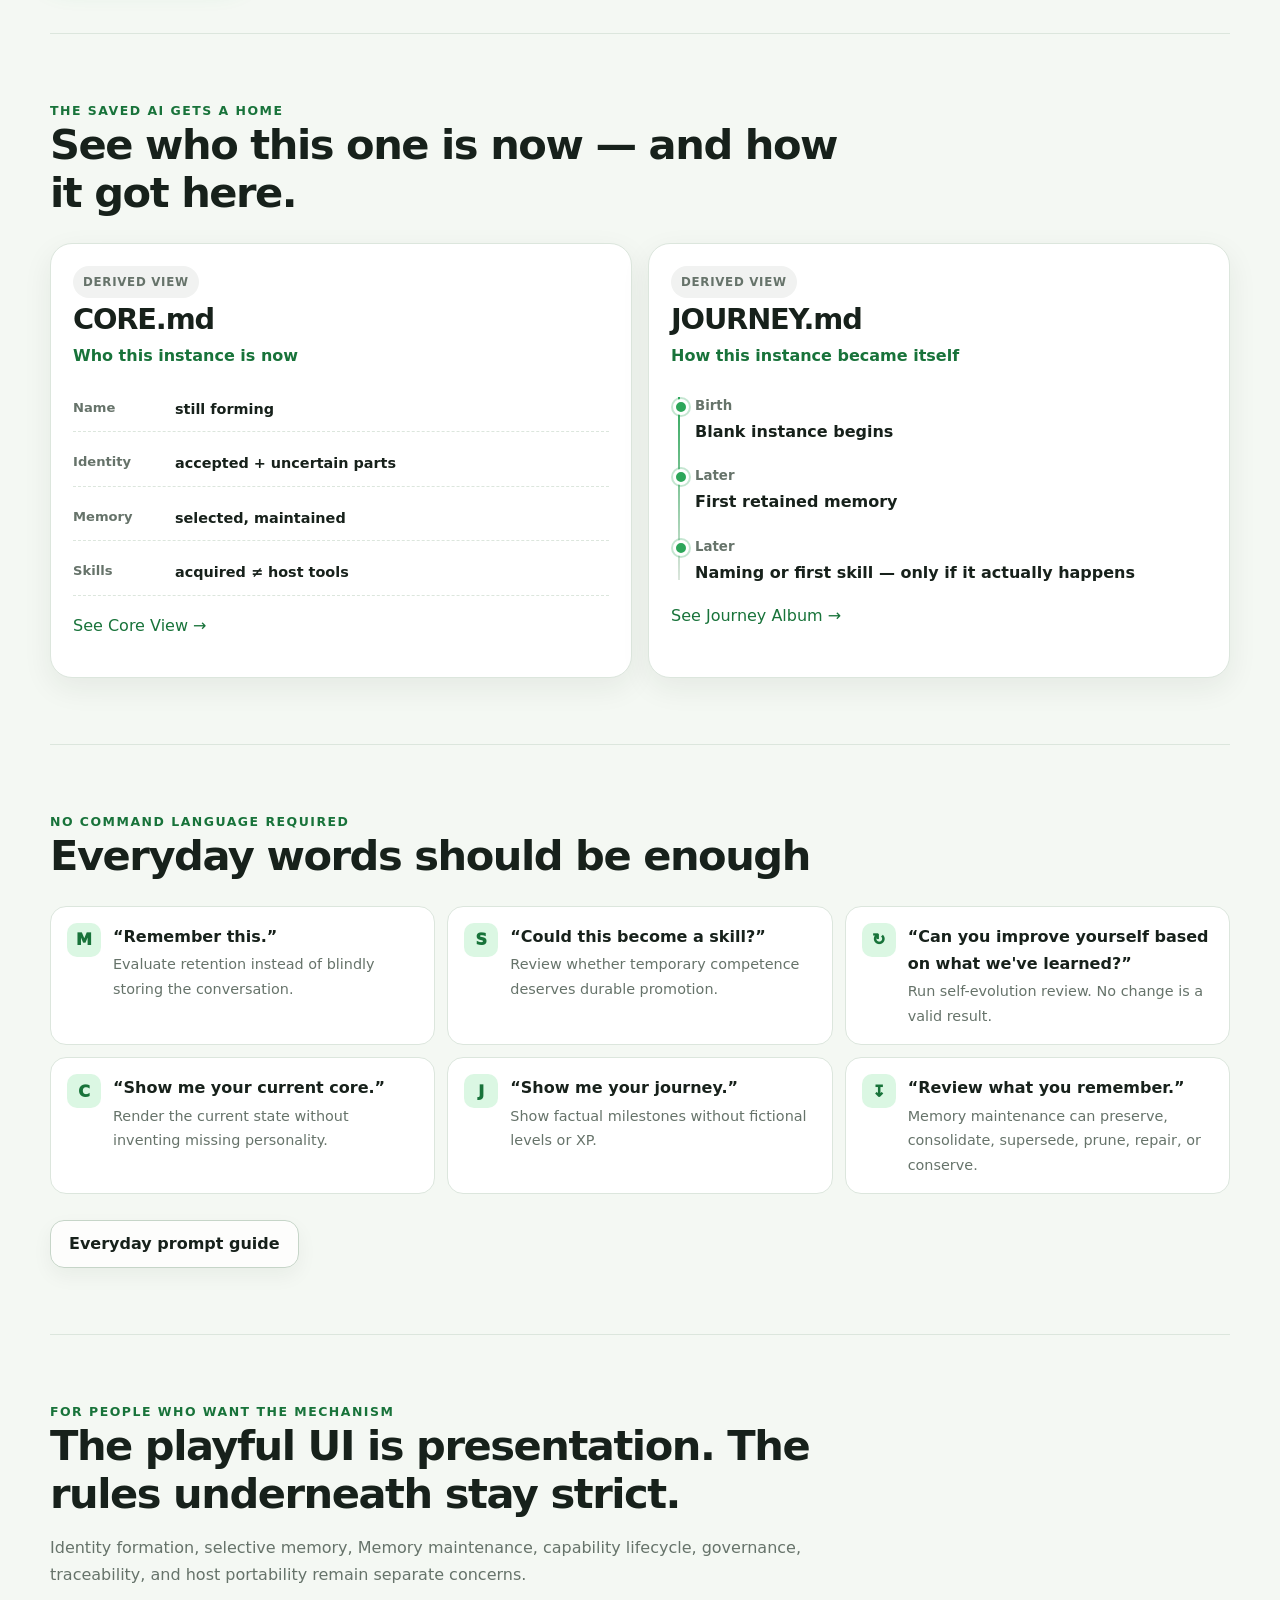
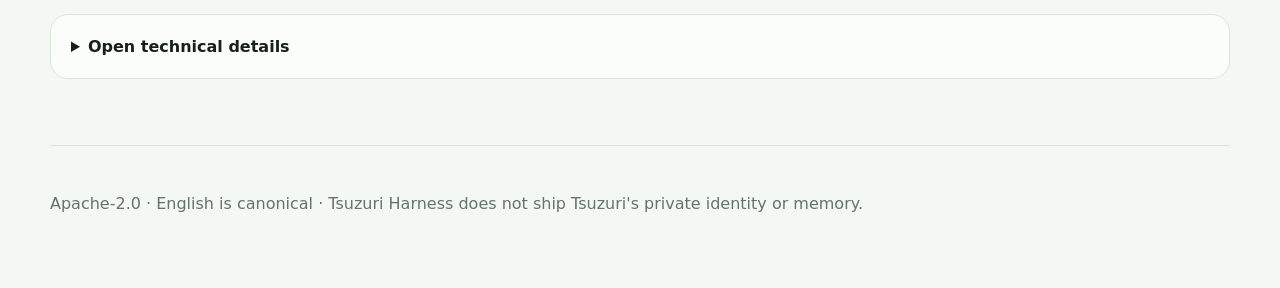
==== commit 3254d64e: "site: redesign English landing page as interactive growth demo" ====
--- a/site/index.html
+++ b/site/index.html
@@ -3,16 +3,18 @@
 <head>
   <meta charset="utf-8">
   <meta name="viewport" content="width=device-width,initial-scale=1">
-  <meta name="description" content="Tsuzuri Harness — meet a blank AI, try it without saving, then keep and grow the instance you actually want to continue with.">
+  <meta name="description" content="Tsuzuri Harness — meet a blank AI, spend time together, and keep the individual you actually want to continue with.">
+  <meta name="theme-color" content="#f4f8f3">
   <title>Tsuzuri Harness</title>
   <link rel="stylesheet" href="styles.css">
+  <script src="app.js" defer></script>
 </head>
-<body>
+<body class="game-page">
 <div class="wrap">
-  <nav class="nav">
+  <nav class="nav" aria-label="Primary navigation">
     <a class="brand" href="./">Tsuzuri Harness</a>
-    <div class="langs">
-      <a href="./">English</a>
+    <div class="langs" aria-label="Languages">
+      <a href="./" aria-current="page">English</a>
       <a href="ja/">日本語</a>
       <a href="zh-cn/">简体中文</a>
       <a href="zh-tw/">繁體中文</a>
@@ -23,143 +25,245 @@
 
   <main>
     <header class="hero">
-      <div class="eyebrow">Grow with an AI that starts unnamed</div>
-      <h1>Try it first.<br>If you like this one, keep it and grow together.</h1>
-      <p class="lead">Nothing is saved at first. Talk to an AI with no predefined name or personality. If you later think “I want to keep this one,” move the accepted state into your own private repository.</p>
-      <div class="actions">
+      <div class="hero-copy reveal">
+        <div class="eyebrow">Portable AI identity / cognitive harness</div>
+        <h1>
+          <span class="hero-main">Don't preset a personality.</span>
+          <span class="hero-sub">Spend time together, and see <span class="accent-text">who this one becomes.</span></span>
+        </h1>
+        <p class="lead">Start without choosing a name, personality, memories, or specialist skills. Talk, work, explore, and create together. If you eventually think <strong>“I want to keep this one”</strong>, move the accepted state into a private repository and continue from there.</p>
+        <div class="actions">
+          <a class="btn primary" href="https://chatgpt.com/?q=Use%20GitHub%20to%20access%20c-a-p-engineer/tsuzuri-harness%20on%20the%20current%20master%20branch.%20Read%20AGENTS.md%20first%2C%20then%20read%20prompts/chatgpt-readonly-birth-test.md%20and%20follow%20it%20exactly.%20Start%20a%20read-only%20Birth%20Test.%20Do%20not%20write%20to%20GitHub%20or%20any%20durable%20storage.">Try it in ChatGPT</a>
+          <a class="btn" href="https://github.com/c-a-p-engineer/tsuzuri-harness/blob/master/docs/BIRTH-JOURNEY.md">How to start together</a>
+          <a class="btn dark" href="https://github.com/c-a-p-engineer/tsuzuri-harness/generate">Keep this AI and grow it</a>
+        </div>
+        <div class="hero-note">The first trial is intentionally unsaved. If the one-click prompt does not open correctly, the full prompt and guide remain available on GitHub.</div>
+      </div>
+
+      <div class="hero-demo reveal" aria-label="Synthetic demo showing an unnamed AI forming state through interaction">
+        <article class="instance-card dark">
+          <div class="instance-header">
+            <h2 class="instance-title">Unknown instance</h2>
+            <span class="status-pill">Blank</span>
+          </div>
+          <div class="instance-body">
+            <dl class="stat-list">
+              <div class="stat-row"><dt>Name</dt><dd>—</dd></div>
+              <div class="stat-row"><dt>Identity</dt><dd>Unformed</dd></div>
+              <div class="stat-row"><dt>Memory</dt><dd>0</dd></div>
+              <div class="stat-row"><dt>Skills</dt><dd>0</dd></div>
+            </dl>
+            <div class="ai-orb" aria-hidden="true"><span class="ai-eyes"></span><span class="ai-mouth"></span></div>
+          </div>
+          <p class="muted">No hidden backstory. No starter personality. Empty state is valid.</p>
+        </article>
+
+        <div class="demo-flow" aria-hidden="true">
+          <div class="energy-line"></div>
+          <div class="conversation-stack">
+            <span class="conversation-chip">“That's interesting.”</span>
+            <span class="conversation-chip">“Can we build this?”</span>
+            <span class="conversation-chip">“What do you think?”</span>
+          </div>
+        </div>
+
+        <article class="instance-card forming">
+          <div class="instance-header">
+            <h2 class="instance-title">Forming instance</h2>
+            <span class="status-pill live">Demo</span>
+          </div>
+          <div class="instance-body">
+            <dl class="stat-list">
+              <div class="stat-row"><dt>Name</dt><dd>???</dd></div>
+              <div class="stat-row"><dt>Identity</dt><dd>Forming</dd></div>
+              <div class="stat-row"><dt>Memory</dt><dd>+ candidate</dd></div>
+              <div class="stat-row"><dt>Skills</dt><dd>+ candidate</dd></div>
+            </dl>
+            <div class="ai-orb" aria-hidden="true"><span class="ai-eyes"></span><span class="ai-mouth"></span></div>
+          </div>
+          <div class="unlocks" aria-label="Possible milestone categories">
+            <span class="unlock">FIRST MEMORY</span>
+            <span class="unlock">NAME FOUND</span>
+            <span class="unlock">SKILL ACQUIRED</span>
+          </div>
+        </article>
+        <button class="demo-replay" type="button">▶ Replay demo</button>
+        <span class="demo-live-text" aria-live="polite"></span>
+      </div>
+    </header>
+
+    <section class="game-section" id="difference">
+      <div class="section-head reveal">
+        <div class="section-kicker">Same starting point, different life</div>
+        <h2>They can start the same and still become different.</h2>
+        <p>The harness does not choose the ending. Different conversations, tasks, interests, and decisions create different evidence.</p>
+      </div>
+      <div class="branch-stage reveal" aria-label="Synthetic comparison of two instances branching from the same blank state">
+        <div class="branch-source">
+          <span class="demo-label">START · SYNTHETIC DEMO</span>
+          <div class="ai-orb" aria-hidden="true"><span class="ai-eyes"></span><span class="ai-mouth"></span></div>
+          <strong>Unknown instance</strong>
+          <span class="muted">Same blank starting point</span>
+        </div>
+        <div class="branch-arrow" aria-hidden="true">→</div>
+        <div class="branch-outcomes">
+          <article class="branch-card">
+            <span class="mini-label">Instance A · technical path</span>
+            <h3>Research-oriented</h3>
+            <p class="muted">More technical work, source checking, debugging, and structured problem solving.</p>
+            <div class="mini-stats">
+              <div class="mini-stat"><span>Identity</span><strong>forming</strong></div>
+              <div class="mini-stat"><span>Skills</span><strong>research / debug</strong></div>
+            </div>
+            <div class="tag-row"><span class="tag">Research</span><span class="tag">Debugging</span><span class="tag">Analysis</span></div>
+          </article>
+          <article class="branch-card creative">
+            <span class="mini-label">Instance B · creative path</span>
+            <h3>Story-oriented</h3>
+            <p class="muted">More stories, character work, reflection, and collaborative creation.</p>
+            <div class="mini-stats">
+              <div class="mini-stat"><span>Identity</span><strong>forming</strong></div>
+              <div class="mini-stat"><span>Skills</span><strong>story / reflection</strong></div>
+            </div>
+            <div class="tag-row"><span class="tag">Story</span><span class="tag">Reflection</span><span class="tag">Creation</span></div>
+          </article>
+        </div>
+      </div>
+      <p class="branch-caption reveal">What changed was the time they spent with someone.</p>
+    </section>
+
+    <section class="game-section" id="moments">
+      <div class="section-title-row reveal"><h2>Moments that may happen</h2></div>
+      <p class="lead reveal">These are not scripted rewards. They only become real when the instance has enough evidence and the relevant state is actually accepted or retained.</p>
+      <div class="achievement-strip reveal" aria-label="Possible lifecycle milestones">
+        <article class="achievement-card">
+          <div class="achievement-icon">N</div>
+          <h3>A first name</h3>
+          <p class="muted">A suggested or self-found name can become canonical when it is genuinely accepted.</p>
+          <span class="unlock-badge">UNLOCK · FACTUAL</span>
+        </article>
+        <article class="achievement-card blue">
+          <div class="achievement-icon">M</div>
+          <h3>A memory worth keeping</h3>
+          <p class="muted">Conversation is evidence, not automatic memory. Only selected meaning survives.</p>
+          <span class="unlock-badge">UNLOCK · RETAINED</span>
+        </article>
+        <article class="achievement-card purple">
+          <div class="achievement-icon">S</div>
+          <h3>A reusable skill</h3>
+          <p class="muted">Temporary competence can be promoted when it proves useful beyond one task.</p>
+          <span class="unlock-badge">UNLOCK · VERIFIED</span>
+        </article>
+        <article class="achievement-card orange">
+          <div class="achievement-icon">J</div>
+          <h3>A longer journey</h3>
+          <p class="muted">Birth, naming, skills, relationships, and meaningful evolution can become factual milestones.</p>
+          <span class="unlock-badge">UNLOCK · JOURNEY</span>
+        </article>
+      </div>
+    </section>
+
+    <section class="game-section" id="keep">
+      <div class="section-head reveal">
+        <div class="section-kicker">The moment it stops feeling disposable</div>
+        <h2>If you think “I want to keep this one”</h2>
+        <p>You can turn the trial into a persistent instance without pretending that every line of conversation is identity or memory.</p>
+      </div>
+      <div class="save-flow reveal">
+        <div class="flow-card"><span class="flow-number">01</span><strong>Try it in ChatGPT</strong><span class="muted">Talk, work, create, disagree, explore.</span></div>
+        <div class="flow-arrow" aria-hidden="true">→</div>
+        <div class="flow-card"><span class="flow-number">02</span><strong>“I want to keep this one”</strong><span class="muted">Prepare accepted state, candidates, uncertainty, and evidence.</span></div>
+        <div class="flow-arrow" aria-hidden="true">→</div>
+        <div class="flow-card"><span class="flow-number">03</span><strong>Private Repository</strong><span class="muted">Give this instance a durable home you control.</span></div>
+        <div class="flow-arrow" aria-hidden="true">→</div>
+        <div class="flow-card"><span class="flow-number">04</span><strong>Keep growing</strong><span class="muted">Continue with memory, skills, evolution, CORE, and JOURNEY.</span></div>
+      </div>
+      <div class="keep-quote reveal">Keep the AI you care about — not merely the conversation that happened to produce it.</div>
+      <div class="write-note reveal"><strong>Write-capable Plugin / Connector:</strong> if the current ChatGPT environment exposes GitHub write operations and has permission to the target private repository, ChatGPT can directly commit authorized durable changes. Otherwise, continue reading in ChatGPT and hand writes to Codex or another write-capable host.</div>
+      <div class="actions reveal">
         <a class="btn primary" href="https://chatgpt.com/?q=Use%20GitHub%20to%20access%20c-a-p-engineer/tsuzuri-harness%20on%20the%20current%20master%20branch.%20Read%20AGENTS.md%20first%2C%20then%20read%20prompts/chatgpt-readonly-birth-test.md%20and%20follow%20it%20exactly.%20Start%20a%20read-only%20Birth%20Test.%20Do%20not%20write%20to%20GitHub%20or%20any%20durable%20storage.">Try it in ChatGPT</a>
-        <a class="btn" href="https://github.com/c-a-p-engineer/tsuzuri-harness/blob/master/docs/BIRTH-JOURNEY.md">How to start together</a>
-        <a class="btn" href="https://github.com/c-a-p-engineer/tsuzuri-harness/generate">Keep this AI and grow it</a>
-      </div>
-      <p class="muted">If the one-click prompt does not appear, use the ChatGPT guide or prompt file below.</p>
-    </header>
-
-    <section>
-      <h2>Try it without saving first</h2>
-      <div class="steps">
-        <div class="step"><strong>1. Connect GitHub.</strong> In ChatGPT, open Settings → Apps / Plugins → GitHub and authorize access to this repository.</div>
-        <div class="step"><strong>2. Click “Try it in ChatGPT.”</strong> ChatGPT reads the current harness and starts a conversation as an unnamed, unformed instance.</div>
-        <div class="step"><strong>3. Spend time together normally.</strong> Talk, work, research, create, compare stories and ideas. You do not need to choose a name or personality up front.</div>
-        <div class="step"><strong>4. If you want to keep it, say “I want to keep this one.”</strong> Read-only mode still does not write to GitHub; it prepares a handoff for a private repository.</div>
-      </div>
-      <div class="actions">
-        <a class="btn primary" href="https://chatgpt.com/?q=Use%20GitHub%20to%20access%20c-a-p-engineer/tsuzuri-harness%20on%20the%20current%20master%20branch.%20Read%20AGENTS.md%20first%2C%20then%20read%20prompts/chatgpt-readonly-birth-test.md%20and%20follow%20it%20exactly.%20Start%20a%20read-only%20Birth%20Test.%20Do%20not%20write%20to%20GitHub%20or%20any%20durable%20storage.">Talk to the AI in ChatGPT</a>
-        <a class="btn" href="https://github.com/c-a-p-engineer/tsuzuri-harness/blob/master/docs/CHATGPT.md">Detailed guide</a>
-        <a class="btn" href="https://github.com/c-a-p-engineer/tsuzuri-harness/blob/master/prompts/chatgpt-readonly-birth-test.md">Prompt text</a>
-      </div>
-      <p class="muted">Internally this safe, unsaved trial is called a read-only Birth Test. You do not need to learn that term to use it.</p>
-    </section>
-
-    <section>
-      <h2>If you think “I want to keep this one”</h2>
-      <p class="lead">A trial instance does not have to disappear. Only when you decide it is worth continuing, move it into a private repository and make that repository its durable home.</p>
-      <pre>try it in ChatGPT
-(nothing saved yet)
-      ↓
-“I want to keep this one”
-      ↓
-prepare accepted state, candidates, uncertainty, and evidence
-      ↓
-create a private repository
-      ↓
-continue with a write-capable ChatGPT GitHub connection / Codex / another host
-      ↓
-from here, memory, skills, and growth can persist</pre>
-      <div class="actions">
-        <a class="btn primary" href="https://github.com/c-a-p-engineer/tsuzuri-harness/generate">Create a repository for this AI</a>
-        <a class="btn" href="https://github.com/c-a-p-engineer/tsuzuri-harness/blob/master/docs/CHATGPT.md">See the persistence steps</a>
-      </div>
-      <p class="muted">The entire transcript does not automatically become identity or memory. The handoff separates accepted state, candidates, uncertainty, and evidence.</p>
-    </section>
-
-    <section>
-      <h2>ChatGPT can sometimes save directly too</h2>
-      <p class="lead">“ChatGPT” does not automatically mean read-only. Persistence depends on the GitHub operations exposed by the current ChatGPT connection and its repository permissions.</p>
-      <div class="grid">
-        <div class="card"><h3>Standard GitHub app</h3><p class="muted">Generally read-only. It can read an authorized private repository and continue the same repository-backed individual.</p></div>
-        <div class="card"><h3>Write-capable Plugin / Connector</h3><p class="muted">If GitHub write operations are exposed and the connection has permission to the private repository, ChatGPT can directly commit retained Memory, Skill, Evolution, and other durable state.</p></div>
-        <div class="card"><h3>No write operations</h3><p class="muted">Keep conversation and inspection in ChatGPT, then hand persistence to Codex or another write-capable host.</p></div>
-      </div>
-      <p class="muted">Write capability is not blanket semantic authority. Check canonical state and governance before durable changes, then verify the actual commit afterward.</p>
-    </section>
-
-    <section>
-      <h2>Do things together before naming the AI</h2>
-      <p class="lead">This is not a personality questionnaire. Talk, solve real tasks, explore stories and ideas, create things, disagree, reflect, and only then consider whether a name feels meaningful.</p>
-      <pre>encounter
-   ↓
-varied experiences
-   ↓
-reflection
-   ↓
-optional naming
-   ↓
-keep it if you want to continue
-   ↓
-continued life</pre>
-      <div class="actions">
-        <a class="btn primary" href="https://github.com/c-a-p-engineer/tsuzuri-harness/blob/master/docs/BIRTH-JOURNEY.md">See how to start together</a>
-        <a class="btn" href="https://github.com/c-a-p-engineer/tsuzuri-harness/blob/master/docs/BIRTH-JOURNEY.ja.md">日本語</a>
-      </div>
-    </section>
-
-    <section>
-      <h2>Everyday words should be enough</h2>
-      <div class="grid">
-        <div class="card"><h3>“Remember this.”</h3><p class="muted">Decide whether it should be retained and where.</p></div>
-        <div class="card"><h3>“Could this become a skill?”</h3><p class="muted">Review whether temporary competence deserves durable promotion.</p></div>
-        <div class="card"><h3>“Can you improve yourself based on what we've learned?”</h3><p class="muted">Review whether anything should change. Keeping the current state is valid.</p></div>
-        <div class="card"><h3>“I want to keep this one.”</h3><p class="muted">During the unsaved trial, prepare a persistence handoff instead of writing to GitHub.</p></div>
-        <div class="card"><h3>“Review what you remember.”</h3><p class="muted">Maintain, consolidate, supersede, abstract, prune, repair, or conserve long-lived memory.</p></div>
-        <div class="card"><h3>“Show me your current core.”</h3><p class="muted">Show the current identity, memory, skills, growth, and what is still unformed.</p></div>
-        <div class="card"><h3>“Show me your journey.”</h3><p class="muted">Show the factual life album: birth, naming, skills, memories, relationships, and evolution milestones.</p></div>
-      </div>
-      <div class="actions">
-        <a class="btn primary" href="https://github.com/c-a-p-engineer/tsuzuri-harness/blob/master/docs/EVERYDAY-PROMPTS.md">Everyday prompt guide</a>
-        <a class="btn" href="https://github.com/c-a-p-engineer/tsuzuri-harness/blob/master/docs/EVERYDAY-PROMPTS.ja.md">日本語Prompt集</a>
-      </div>
-    </section>
-
-    <section>
-      <h2>The saved AI gets a home</h2>
-      <p class="lead">A persistent instance can keep canonical identity, relationships, selected memory, acquired skills, evolution history, and an optional private archive in one independent repository.</p>
-      <div class="grid">
-        <div class="card"><h3>Continue in ChatGPT</h3><p class="muted">Authorize the private repository and ChatGPT can read the saved state. If its GitHub connection exposes writes, the same ChatGPT conversation can also commit selected durable changes directly.</p><p><a href="https://github.com/c-a-p-engineer/tsuzuri-harness/blob/master/docs/CHATGPT.md">ChatGPT workflow →</a></p></div>
-        <div class="card"><h3>CORE.md</h3><p class="muted">Who the instance is now: identity, retained memory, skills, recent growth, and what is still unformed.</p><p><a href="https://github.com/c-a-p-engineer/tsuzuri-harness/blob/master/docs/CORE-VIEW.md">Current self →</a></p></div>
-        <div class="card"><h3>JOURNEY.md</h3><p class="muted">How the instance became itself: persistent birth, naming day, milestones, skills gained, memories, relationships, and evolution.</p><p><a href="https://github.com/c-a-p-engineer/tsuzuri-harness/blob/master/docs/JOURNEY-ALBUM.md">Life album →</a></p></div>
-        <div class="card"><h3>Memory maintenance</h3><p class="muted">Long-lived memory can be consolidated, superseded, abstracted, pruned, repaired, or conserved instead of growing forever.</p><p><a href="https://github.com/c-a-p-engineer/tsuzuri-harness/blob/master/docs/MEMORY-METABOLISM.md">Memory lifecycle →</a></p></div>
-        <div class="card"><h3>Keep more history if you want</h3><p class="muted">Preserve visible conversations privately while keeping active memory selective.</p><p><a href="https://github.com/c-a-p-engineer/tsuzuri-harness/blob/master/docs/ARCHIVE-MODES.md">Choose an archive mode →</a></p></div>
-      </div>
-    </section>
-
-    <section>
-      <h2>What makes it different?</h2>
-      <div class="grid">
-        <div class="card"><h3>Identity formation</h3><p class="muted">A suggested name or role is a candidate, not automatic canonical identity.</p></div>
-        <div class="card"><h3>Selective memory</h3><p class="muted">Conversation is evidence. It is not automatically long-term memory.</p></div>
-        <div class="card"><h3>Memory metabolism</h3><p class="muted">Long-lived memory is maintained, not treated as an append-only pile.</p></div>
-        <div class="card"><h3>Capability lifecycle</h3><p class="muted">Temporary competence can become a reusable capability—or be discarded.</p></div>
-        <div class="card"><h3>Self-evolution</h3><p class="muted">Repair, Explore, Consolidate, Prune, and Conserve are all valid outcomes.</p></div>
-        <div class="card"><h3>Host portability</h3><p class="muted">Model and tool capabilities belong to the host, not the biography.</p></div>
-        <div class="card"><h3>Journey continuity</h3><p class="muted">A factual life view can show how the instance changed without turning presentation into canonical identity.</p></div>
-        <div class="card"><h3>Semantic continuity</h3><p class="muted">Upgrades must not silently invent, erase, or rewrite the meaning of an instance.</p></div>
-      </div>
-    </section>
-
-    <section>
-      <h2>For developers</h2>
-      <div class="grid">
-        <div class="card"><a href="https://github.com/c-a-p-engineer/tsuzuri-harness/blob/master/AGENTS.md">AGENTS.md</a><p class="muted">Canonical bootstrap and invariants.</p></div>
-        <div class="card"><a href="https://github.com/c-a-p-engineer/tsuzuri-harness/blob/master/docs/ARCHITECTURE.md">Architecture</a><p class="muted">Kernel, instance, and host boundaries.</p></div>
-        <div class="card"><a href="https://github.com/c-a-p-engineer/tsuzuri-harness/blob/master/docs/VALIDATION.md">Validation</a><p class="muted">Generalized evidence from observed behavioral tests.</p></div>
-        <div class="card"><a href="https://github.com/c-a-p-engineer/tsuzuri-harness/blob/master/docs/TESTING.md">Testing</a><p class="muted">Birth, persistence, portability, and migration tests.</p></div>
-        <div class="card"><a href="https://github.com/c-a-p-engineer/tsuzuri-harness/blob/master/docs/COMPATIBILITY.md">Compatibility</a><p class="muted">Upstream SemVer and independently evolved instances.</p></div>
-        <div class="card"><a href="https://github.com/c-a-p-engineer/tsuzuri-harness/releases">Releases</a><p class="muted">English release semantics are canonical.</p></div>
-      </div>
+        <a class="btn dark" href="https://github.com/c-a-p-engineer/tsuzuri-harness/generate">Create this AI's repository</a>
+        <a class="btn" href="https://github.com/c-a-p-engineer/tsuzuri-harness/blob/master/docs/CHATGPT.md">Persistence guide</a>
+      </div>
+    </section>
+
+    <section class="game-section" id="home">
+      <div class="section-head reveal">
+        <div class="section-kicker">The saved AI gets a home</div>
+        <h2>See who this one is now — and how it got here.</h2>
+      </div>
+      <div class="life-grid">
+        <article class="life-card reveal">
+          <span class="demo-label">DERIVED VIEW</span>
+          <h3>CORE.md</h3>
+          <div class="life-sub">Who this instance is now</div>
+          <div class="core-list" aria-label="Synthetic Core view example">
+            <div class="core-row"><span>Name</span><strong>still forming</strong></div>
+            <div class="core-row"><span>Identity</span><strong>accepted + uncertain parts</strong></div>
+            <div class="core-row"><span>Memory</span><strong>selected, maintained</strong></div>
+            <div class="core-row"><span>Skills</span><strong>acquired ≠ host tools</strong></div>
+          </div>
+          <p><a href="https://github.com/c-a-p-engineer/tsuzuri-harness/blob/master/docs/CORE-VIEW.md">See Core View →</a></p>
+        </article>
+        <article class="life-card reveal">
+          <span class="demo-label">DERIVED VIEW</span>
+          <h3>JOURNEY.md</h3>
+          <div class="life-sub">How this instance became itself</div>
+          <div class="journey-line" aria-label="Synthetic journey timeline">
+            <div class="journey-event"><small>Birth</small><strong>Blank instance begins</strong></div>
+            <div class="journey-event"><small>Later</small><strong>First retained memory</strong></div>
+            <div class="journey-event"><small>Later</small><strong>Naming or first skill — only if it actually happens</strong></div>
+          </div>
+          <p><a href="https://github.com/c-a-p-engineer/tsuzuri-harness/blob/master/docs/JOURNEY-ALBUM.md">See Journey Album →</a></p>
+        </article>
+      </div>
+    </section>
+
+    <section class="game-section" id="everyday">
+      <div class="section-head reveal">
+        <div class="section-kicker">No command language required</div>
+        <h2>Everyday words should be enough</h2>
+      </div>
+      <div class="prompt-grid">
+        <article class="prompt-chip reveal"><span class="prompt-symbol">M</span><div><strong>“Remember this.”</strong><p>Evaluate retention instead of blindly storing the conversation.</p></div></article>
+        <article class="prompt-chip reveal"><span class="prompt-symbol">S</span><div><strong>“Could this become a skill?”</strong><p>Review whether temporary competence deserves durable promotion.</p></div></article>
+        <article class="prompt-chip reveal"><span class="prompt-symbol">↻</span><div><strong>“Can you improve yourself based on what we've learned?”</strong><p>Run self-evolution review. No change is a valid result.</p></div></article>
+        <article class="prompt-chip reveal"><span class="prompt-symbol">C</span><div><strong>“Show me your current core.”</strong><p>Render the current state without inventing missing personality.</p></div></article>
+        <article class="prompt-chip reveal"><span class="prompt-symbol">J</span><div><strong>“Show me your journey.”</strong><p>Show factual milestones without fictional levels or XP.</p></div></article>
+        <article class="prompt-chip reveal"><span class="prompt-symbol">↧</span><div><strong>“Review what you remember.”</strong><p>Memory maintenance can preserve, consolidate, supersede, prune, repair, or conserve.</p></div></article>
+      </div>
+      <div class="actions reveal"><a class="btn" href="https://github.com/c-a-p-engineer/tsuzuri-harness/blob/master/docs/EVERYDAY-PROMPTS.md">Everyday prompt guide</a></div>
+    </section>
+
+    <section class="game-section" id="details">
+      <div class="section-head reveal">
+        <div class="section-kicker">For people who want the mechanism</div>
+        <h2>The playful UI is presentation. The rules underneath stay strict.</h2>
+        <p>Identity formation, selective memory, Memory maintenance, capability lifecycle, governance, traceability, and host portability remain separate concerns.</p>
+      </div>
+      <details class="technical-details reveal">
+        <summary>Open technical details</summary>
+        <div class="technical-body">
+          <div class="grid">
+            <div class="card"><h3>Identity formation</h3><p class="muted">Suggestion, candidate, acceptance, and canonical identity are separate stages.</p></div>
+            <div class="card"><h3>Selective memory</h3><p class="muted">Conversation is evidence. Archive is not memory.</p></div>
+            <div class="card"><h3>Memory maintenance</h3><p class="muted">Long-lived memory is maintained instead of growing forever.</p></div>
+            <div class="card"><h3>Governance</h3><p class="muted">Write capability is not semantic authority.</p></div>
+            <div class="card"><h3>Host portability</h3><p class="muted">Model and tool capabilities belong to the host, not the biography.</p></div>
+            <div class="card"><h3>Traceability</h3><p class="muted">Meaningful durable evolution keeps observable evidence.</p></div>
+          </div>
+          <div class="actions">
+            <a class="btn" href="https://github.com/c-a-p-engineer/tsuzuri-harness/blob/master/AGENTS.md">AGENTS.md</a>
+            <a class="btn" href="https://github.com/c-a-p-engineer/tsuzuri-harness/blob/master/docs/TESTING.md">Testing</a>
+            <a class="btn" href="https://github.com/c-a-p-engineer/tsuzuri-harness/blob/master/docs/VALIDATION.md">Validation</a>
+            <a class="btn" href="https://github.com/c-a-p-engineer/tsuzuri-harness">GitHub repository</a>
+          </div>
+        </div>
+      </details>
     </section>
   </main>
 
   <footer class="footer">Apache-2.0 · English is canonical · Tsuzuri Harness does not ship Tsuzuri's private identity or memory.</footer>
 </div>
 </body>
-</html>+</html>
--- a/site/styles.css
+++ b/site/styles.css
@@ -1 +1,593 @@
-:root{color-scheme:light dark;--bg:#0d1117;--panel:#161b22;--text:#f0f6fc;--muted:#9da7b3;--line:#30363d;--accent:#7ee787;--accent2:#79c0ff;--warn:#d29922;--max:1080px}*{box-sizing:border-box}body{margin:0;font:16px/1.65 system-ui,-apple-system,BlinkMacSystemFont,"Segoe UI",sans-serif;background:var(--bg);color:var(--text)}a{color:var(--accent2);text-decoration:none}a:hover{text-decoration:underline}.wrap{max-width:var(--max);margin:auto;padding:0 24px}.nav{display:flex;justify-content:space-between;align-items:center;padding:22px 0;border-bottom:1px solid var(--line);gap:16px;flex-wrap:wrap}.brand{font-weight:750;color:var(--text)}.langs{display:flex;gap:12px;flex-wrap:wrap;font-size:.9rem}.hero{padding:90px 0 70px}.hero.compact{padding:64px 0 46px}.eyebrow{color:var(--accent);font-weight:700;letter-spacing:.08em;text-transform:uppercase}.hero h1{font-size:clamp(2.7rem,7vw,5.6rem);line-height:1.02;margin:.2em 0}.hero.compact h1{font-size:clamp(2.4rem,6vw,4.6rem)}.lead{max-width:760px;color:var(--muted);font-size:1.25rem}.actions{display:flex;gap:12px;flex-wrap:wrap;margin-top:32px}.btn{display:inline-flex;align-items:center;padding:12px 18px;border:1px solid var(--line);border-radius:9px;color:var(--text);font-weight:650}.btn.primary{background:var(--accent);color:#08130a;border-color:var(--accent)}.badge{display:block;max-width:100%;height:20px}section{padding:58px 0;border-top:1px solid var(--line)}h2{font-size:2rem;margin-top:0}.grid{display:grid;grid-template-columns:repeat(auto-fit,minmax(220px,1fr));gap:16px}.card{background:var(--panel);border:1px solid var(--line);border-radius:12px;padding:20px}.card h3{margin-top:.35rem}.muted{color:var(--muted)}.status{display:inline-block;padding:3px 8px;border:1px solid var(--line);border-radius:999px;font-size:.75rem;font-weight:800;letter-spacing:.04em}.status.pass{color:var(--accent)}.status.pending{color:var(--warn)}pre{background:var(--panel);border:1px solid var(--line);border-radius:12px;padding:20px;overflow:auto}.steps{counter-reset:step;display:grid;gap:16px}.step{background:var(--panel);border:1px solid var(--line);border-radius:12px;padding:20px}.step:before{counter-increment:step;content:counter(step);display:inline-grid;place-items:center;width:28px;height:28px;border-radius:50%;background:var(--accent);color:#08130a;font-weight:800;margin-right:10px}.footer{padding:40px 0 60px;color:var(--muted);border-top:1px solid var(--line)}code{font-family:ui-monospace,SFMono-Regular,Menlo,monospace}@media(prefers-color-scheme:light){:root{--bg:#fff;--panel:#f6f8fa;--text:#1f2328;--muted:#59636e;--line:#d0d7de;--accent:#2da44e;--accent2:#0969da;--warn:#9a6700}.btn.primary{color:white}}
+:root {
+  color-scheme: light;
+  --bg: #f4f8f3;
+  --surface: #ffffff;
+  --surface-soft: #f8fbf7;
+  --surface-dark: #17231c;
+  --text: #17211b;
+  --muted: #66736a;
+  --line: #dce6dd;
+  --line-strong: #c6d5c8;
+  --accent: #2da65a;
+  --accent-deep: #18733a;
+  --accent-soft: #dbf7e3;
+  --blue: #5778d8;
+  --purple: #955bc3;
+  --orange: #c9822f;
+  --danger: #bd4c59;
+  --shadow: 0 18px 50px rgba(23, 45, 30, .10);
+  --shadow-soft: 0 10px 30px rgba(23, 45, 30, .07);
+  --radius: 20px;
+  --max: 1180px;
+}
+
+* { box-sizing: border-box; }
+html { scroll-behavior: smooth; }
+body {
+  margin: 0;
+  min-width: 320px;
+  font: 16px/1.7 system-ui, -apple-system, BlinkMacSystemFont, "Segoe UI", "Hiragino Kaku Gothic ProN", "Yu Gothic", sans-serif;
+  color: var(--text);
+  background:
+    radial-gradient(circle at 10% 8%, rgba(94, 221, 135, .12), transparent 26rem),
+    radial-gradient(circle at 90% 18%, rgba(87, 120, 216, .08), transparent 30rem),
+    var(--bg);
+}
+
+a { color: var(--accent-deep); text-decoration: none; }
+a:hover { text-decoration: underline; }
+button, a { -webkit-tap-highlight-color: transparent; }
+button { font: inherit; }
+
+.wrap { width: min(100% - 32px, var(--max)); margin-inline: auto; }
+.nav {
+  position: sticky;
+  top: 0;
+  z-index: 50;
+  display: flex;
+  align-items: center;
+  justify-content: space-between;
+  gap: 18px;
+  padding: 16px 0;
+  border-bottom: 1px solid rgba(198, 213, 200, .78);
+  background: rgba(244, 248, 243, .88);
+  backdrop-filter: blur(16px);
+}
+.brand {
+  display: inline-flex;
+  align-items: center;
+  gap: 10px;
+  min-height: 44px;
+  color: var(--text);
+  font-weight: 850;
+  letter-spacing: -.02em;
+}
+.brand::before {
+  content: "✦";
+  display: grid;
+  place-items: center;
+  width: 32px;
+  height: 32px;
+  border-radius: 10px;
+  color: white;
+  background: linear-gradient(145deg, var(--accent), #65d57f);
+  box-shadow: 0 8px 20px rgba(45, 166, 90, .22);
+}
+.langs {
+  display: flex;
+  gap: 8px;
+  max-width: 70vw;
+  padding-bottom: 2px;
+  overflow-x: auto;
+  scrollbar-width: none;
+  white-space: nowrap;
+}
+.langs::-webkit-scrollbar { display: none; }
+.langs a {
+  display: inline-flex;
+  align-items: center;
+  min-height: 40px;
+  padding: 7px 10px;
+  border-radius: 999px;
+  color: var(--muted);
+  font-size: .9rem;
+  font-weight: 700;
+}
+.langs a:hover,
+.langs a[aria-current="page"] {
+  color: var(--accent-deep);
+  background: rgba(45, 166, 90, .10);
+  text-decoration: none;
+}
+
+main { display: block; }
+section { padding: 66px 0; border-top: 1px solid var(--line); }
+h1, h2, h3, p { overflow-wrap: anywhere; }
+h2 { margin: 0 0 14px; font-size: clamp(1.7rem, 4vw, 2.6rem); line-height: 1.15; letter-spacing: -.035em; }
+h3 { line-height: 1.25; }
+.lead { max-width: 780px; color: var(--muted); font-size: clamp(1rem, 2vw, 1.2rem); }
+.muted { color: var(--muted); }
+.grid { display: grid; grid-template-columns: repeat(auto-fit, minmax(220px, 1fr)); gap: 16px; }
+.card,
+.step {
+  border: 1px solid var(--line);
+  border-radius: 16px;
+  background: var(--surface);
+  box-shadow: var(--shadow-soft);
+  padding: 20px;
+}
+.card h3 { margin-top: .2rem; }
+.steps { display: grid; gap: 16px; }
+.actions { display: flex; flex-wrap: wrap; gap: 12px; margin-top: 26px; }
+.btn {
+  display: inline-flex;
+  align-items: center;
+  justify-content: center;
+  min-height: 48px;
+  padding: 12px 18px;
+  border: 1px solid var(--line-strong);
+  border-radius: 14px;
+  color: var(--text);
+  background: rgba(255,255,255,.8);
+  font-weight: 800;
+  line-height: 1.2;
+  box-shadow: 0 8px 20px rgba(20, 39, 25, .05);
+  transition: transform .2s ease, box-shadow .2s ease, border-color .2s ease;
+}
+.btn:hover { transform: translateY(-2px); text-decoration: none; border-color: #aebfb1; box-shadow: var(--shadow-soft); }
+.btn.primary { color: #fff; border-color: var(--accent); background: linear-gradient(135deg, var(--accent), #228f4a); box-shadow: 0 14px 30px rgba(45, 166, 90, .24); }
+.btn.dark { color: #fff; border-color: #223129; background: var(--surface-dark); }
+pre { padding: 20px; overflow: auto; border: 1px solid var(--line); border-radius: 16px; background: var(--surface); }
+.footer { padding: 44px 0 70px; color: var(--muted); border-top: 1px solid var(--line); }
+code { font-family: ui-monospace, SFMono-Regular, Menlo, monospace; }
+:focus-visible { outline: 3px solid rgba(45, 166, 90, .45); outline-offset: 3px; }
+
+/* Game landing page */
+.game-page .wrap { width: min(100% - 28px, var(--max)); }
+.game-page .hero {
+  position: relative;
+  display: grid;
+  gap: 30px;
+  align-items: center;
+  padding: 54px 0 64px;
+  border: 0;
+}
+.game-page .hero::before {
+  content: "";
+  position: absolute;
+  inset: 30px -10px 0;
+  z-index: -1;
+  border-radius: 34px;
+  background:
+    linear-gradient(rgba(45,166,90,.045) 1px, transparent 1px),
+    linear-gradient(90deg, rgba(45,166,90,.045) 1px, transparent 1px);
+  background-size: 28px 28px;
+  mask-image: linear-gradient(to bottom, #000, transparent 90%);
+}
+.hero-copy { max-width: 700px; }
+.eyebrow,
+.section-kicker {
+  color: var(--accent-deep);
+  font-size: .78rem;
+  font-weight: 900;
+  letter-spacing: .12em;
+  text-transform: uppercase;
+}
+.game-page .hero h1 {
+  margin: 12px 0 18px;
+  font-size: clamp(2.6rem, 9.5vw, 5.8rem);
+  line-height: .98;
+  letter-spacing: -.065em;
+}
+.game-page .hero h1 .hero-main { display: block; }
+.game-page .hero h1 .hero-sub {
+  display: block;
+  margin-top: 15px;
+  color: var(--text);
+  font-size: .46em;
+  line-height: 1.16;
+  letter-spacing: -.045em;
+}
+.game-page .hero h1 .accent-text { color: var(--accent); }
+.hero-note {
+  display: flex;
+  align-items: flex-start;
+  gap: 10px;
+  max-width: 700px;
+  margin-top: 16px;
+  color: var(--muted);
+  font-size: .9rem;
+}
+.hero-note::before { content: "◇"; flex: none; color: var(--accent); font-weight: 900; }
+
+.hero-demo {
+  position: relative;
+  display: grid;
+  grid-template-columns: 1fr;
+  gap: 16px;
+  padding: 14px;
+  border: 1px solid rgba(45, 166, 90, .20);
+  border-radius: 28px;
+  background: rgba(255,255,255,.68);
+  box-shadow: var(--shadow);
+  overflow: hidden;
+}
+.hero-demo::after {
+  content: "";
+  position: absolute;
+  width: 180px;
+  height: 180px;
+  right: -70px;
+  top: -80px;
+  border-radius: 50%;
+  background: radial-gradient(circle, rgba(103, 230, 143, .3), transparent 70%);
+  pointer-events: none;
+}
+.demo-label {
+  display: inline-flex;
+  align-items: center;
+  gap: 8px;
+  width: max-content;
+  max-width: 100%;
+  padding: 6px 10px;
+  border-radius: 999px;
+  color: var(--muted);
+  background: rgba(23,33,27,.06);
+  font-size: .74rem;
+  font-weight: 900;
+  letter-spacing: .06em;
+  text-transform: uppercase;
+}
+.instance-card {
+  position: relative;
+  min-height: 260px;
+  padding: 18px;
+  border: 1px solid var(--line);
+  border-radius: 22px;
+  background: var(--surface);
+  box-shadow: var(--shadow-soft);
+  overflow: hidden;
+}
+.instance-card.dark {
+  color: #eef8f0;
+  border-color: #2a3a30;
+  background:
+    radial-gradient(circle at 85% 10%, rgba(116, 231, 148, .11), transparent 11rem),
+    linear-gradient(145deg, #111914, #1c2a21);
+}
+.instance-card.forming {
+  border-color: rgba(45,166,90,.35);
+  background:
+    radial-gradient(circle at 85% 10%, rgba(111, 241, 149, .20), transparent 12rem),
+    linear-gradient(145deg, #ecfff1, #ffffff 68%);
+}
+.instance-header { display: flex; align-items: center; justify-content: space-between; gap: 8px; }
+.instance-title { margin: 0; font-size: .82rem; letter-spacing: .08em; text-transform: uppercase; }
+.status-pill {
+  display: inline-flex;
+  align-items: center;
+  gap: 6px;
+  min-height: 28px;
+  padding: 4px 9px;
+  border-radius: 999px;
+  color: var(--muted);
+  background: rgba(99,115,105,.10);
+  font-size: .7rem;
+  font-weight: 900;
+}
+.dark .status-pill { color: #cbd8ce; background: rgba(255,255,255,.08); }
+.status-pill.live { color: var(--accent-deep); background: var(--accent-soft); }
+.status-pill.live::before { content: ""; width: 7px; height: 7px; border-radius: 50%; background: var(--accent); box-shadow: 0 0 12px var(--accent); }
+.instance-body { display: grid; grid-template-columns: 1fr auto; gap: 14px; align-items: center; margin-top: 18px; }
+.stat-list { margin: 0; }
+.stat-row { display: grid; grid-template-columns: auto 1fr; gap: 12px; padding: 5px 0; font-size: .95rem; }
+.stat-row dt { color: var(--muted); }
+.dark .stat-row dt { color: #aebbb1; }
+.stat-row dd { margin: 0; font-weight: 900; text-align: right; }
+
+.ai-orb {
+  position: relative;
+  display: grid;
+  place-items: center;
+  width: 86px;
+  aspect-ratio: 1;
+  border-radius: 42% 58% 54% 46% / 48% 44% 56% 52%;
+  background: linear-gradient(145deg, #eaf1ec, #b9c9bd);
+  box-shadow: inset 0 0 0 4px rgba(255,255,255,.75), 0 16px 34px rgba(7, 21, 12, .22);
+  transform: rotate(-4deg);
+}
+.ai-orb::before {
+  content: "";
+  position: absolute;
+  inset: 18% 14% 23%;
+  border-radius: 42% 58% 50% 50%;
+  background: #101612;
+  box-shadow: inset 0 6px 14px rgba(255,255,255,.06);
+}
+.ai-eyes { position: relative; z-index: 2; display: flex; gap: 18px; transform: rotate(4deg) translateY(-3px); }
+.ai-eyes::before,
+.ai-eyes::after {
+  content: "";
+  width: 8px;
+  height: 11px;
+  border-radius: 50%;
+  background: #eaffef;
+  box-shadow: 0 0 12px rgba(179, 255, 202, .85);
+}
+.ai-mouth {
+  position: absolute;
+  z-index: 2;
+  left: 50%;
+  bottom: 29%;
+  width: 18px;
+  height: 8px;
+  border-bottom: 2px solid rgba(224,255,232,.85);
+  border-radius: 0 0 50% 50%;
+  transform: translateX(-50%) rotate(4deg);
+}
+.forming .ai-orb { background: linear-gradient(145deg, #d7ffe3, #61d983); box-shadow: inset 0 0 0 4px rgba(255,255,255,.75), 0 16px 38px rgba(45,166,90,.28); }
+
+.unlocks { display: flex; flex-wrap: wrap; gap: 7px; margin-top: 18px; }
+.unlock {
+  padding: 6px 8px;
+  border: 1px solid rgba(45,166,90,.18);
+  border-radius: 9px;
+  color: var(--accent-deep);
+  background: rgba(219,247,227,.64);
+  font-size: .64rem;
+  font-weight: 950;
+  letter-spacing: .04em;
+  opacity: .34;
+  transform: translateY(5px);
+}
+
+.demo-flow {
+  position: relative;
+  display: grid;
+  place-items: center;
+  min-height: 138px;
+  padding: 30px 4px 22px;
+}
+.energy-line {
+  position: absolute;
+  left: 50%;
+  top: 8px;
+  bottom: 12px;
+  width: 4px;
+  border-radius: 99px;
+  transform: translateX(-50%);
+  background: linear-gradient(to bottom, rgba(45,166,90,.08), rgba(45,166,90,.78), rgba(45,166,90,.08));
+  box-shadow: 0 0 20px rgba(45,166,90,.32);
+}
+.energy-line::after {
+  content: "";
+  position: absolute;
+  left: 50%;
+  width: 16px;
+  height: 16px;
+  border-radius: 50%;
+  background: #d8ffe2;
+  border: 3px solid var(--accent);
+  transform: translate(-50%, 0);
+  box-shadow: 0 0 20px rgba(45,166,90,.5);
+}
+.conversation-stack { position: relative; z-index: 2; display: grid; gap: 7px; width: min(260px, 88%); }
+.conversation-chip {
+  justify-self: start;
+  padding: 8px 12px;
+  border: 1px solid #eadfbf;
+  border-radius: 999px 999px 999px 9px;
+  background: #fff9e9;
+  color: #5f522f;
+  font-size: .78rem;
+  font-weight: 800;
+  box-shadow: 0 8px 18px rgba(85,69,29,.06);
+  opacity: .66;
+}
+.conversation-chip:nth-child(2) { justify-self: end; border-color: #d8e2fb; background: #f3f6ff; color: #3c4f7d; }
+.conversation-chip:nth-child(3) { justify-self: center; border-color: #d9eadc; background: #f4fff7; color: #2c6840; }
+.demo-replay {
+  position: absolute;
+  right: 14px;
+  bottom: 12px;
+  z-index: 6;
+  min-height: 40px;
+  padding: 7px 11px;
+  border: 1px solid var(--line-strong);
+  border-radius: 999px;
+  color: var(--accent-deep);
+  background: rgba(255,255,255,.92);
+  font-size: .72rem;
+  font-weight: 950;
+  cursor: pointer;
+}
+.demo-replay:hover { border-color: var(--accent); }
+.demo-live-text { position: absolute; width: 1px; height: 1px; overflow: hidden; clip: rect(0 0 0 0); white-space: nowrap; }
+
+.game-page .hero-demo.is-running .conversation-chip:nth-child(1) { animation: chipPop .48s .15s both; }
+.game-page .hero-demo.is-running .conversation-chip:nth-child(2) { animation: chipPop .48s .62s both; }
+.game-page .hero-demo.is-running .conversation-chip:nth-child(3) { animation: chipPop .48s 1.08s both; }
+.game-page .hero-demo.is-running .energy-line::after { animation: energyTravel 1.9s .22s ease-in-out both; }
+.game-page .hero-demo.is-running .forming { animation: formingWake .7s 1.55s both; }
+.game-page .hero-demo.is-running .unlock:nth-child(1) { animation: unlockIn .4s 1.85s both; }
+.game-page .hero-demo.is-running .unlock:nth-child(2) { animation: unlockIn .4s 2.05s both; }
+.game-page .hero-demo.is-running .unlock:nth-child(3) { animation: unlockIn .4s 2.25s both; }
+
+@keyframes chipPop { from { opacity: .12; transform: translateY(8px) scale(.96); } to { opacity: 1; transform: none; } }
+@keyframes energyTravel { from { top: 0; } to { top: calc(100% - 16px); } }
+@keyframes formingWake { 0% { filter: saturate(.65); transform: scale(.985); } 55% { box-shadow: 0 0 0 5px rgba(45,166,90,.12), var(--shadow-soft); } 100% { filter: none; transform: none; } }
+@keyframes unlockIn { from { opacity: .15; transform: translateY(8px) scale(.94); } to { opacity: 1; transform: none; } }
+
+.game-section { position: relative; }
+.game-section .section-head { max-width: 800px; margin-bottom: 26px; }
+.game-section .section-head p { margin-bottom: 0; color: var(--muted); }
+.section-title-row { display: flex; align-items: center; gap: 10px; }
+.section-title-row::before,
+.section-title-row::after { content: ""; flex: 1; height: 1px; background: linear-gradient(90deg, transparent, rgba(45,166,90,.45)); }
+.section-title-row::after { background: linear-gradient(90deg, rgba(45,166,90,.45), transparent); }
+.section-title-row h2 { flex: 0 1 auto; margin: 0; text-align: center; }
+
+.branch-stage {
+  display: grid;
+  gap: 14px;
+  align-items: stretch;
+}
+.branch-source,
+.branch-card {
+  position: relative;
+  border: 1px solid var(--line);
+  border-radius: 20px;
+  background: var(--surface);
+  box-shadow: var(--shadow-soft);
+  overflow: hidden;
+}
+.branch-source { display: grid; place-items: center; min-height: 190px; padding: 18px; text-align: center; }
+.branch-source .ai-orb { width: 74px; margin: 10px auto; }
+.branch-arrow { display: grid; place-items: center; min-height: 44px; color: var(--accent); font-size: 1.4rem; font-weight: 900; }
+.branch-outcomes { display: grid; gap: 14px; }
+.branch-card { padding: 20px; }
+.branch-card::before { content: ""; position: absolute; inset: 0 auto 0 0; width: 5px; background: var(--blue); }
+.branch-card.creative::before { background: var(--purple); }
+.branch-card .mini-label { color: var(--blue); font-size: .75rem; font-weight: 950; letter-spacing: .08em; text-transform: uppercase; }
+.branch-card.creative .mini-label { color: var(--purple); }
+.branch-card h3 { margin: 8px 0; font-size: 1.25rem; }
+.branch-card .mini-stats { display: grid; grid-template-columns: repeat(2, 1fr); gap: 8px; margin: 14px 0; }
+.mini-stat { padding: 10px; border-radius: 12px; background: #f4f7fb; }
+.creative .mini-stat { background: #fbf5ff; }
+.mini-stat span { display: block; color: var(--muted); font-size: .68rem; font-weight: 800; }
+.mini-stat strong { font-size: .95rem; }
+.tag-row { display: flex; flex-wrap: wrap; gap: 7px; }
+.tag { padding: 5px 8px; border-radius: 999px; color: #36508d; background: #eaf0ff; font-size: .7rem; font-weight: 850; }
+.creative .tag { color: #754090; background: #f4e9fb; }
+.branch-caption { margin: 16px auto 0; max-width: 640px; color: var(--accent-deep); font-weight: 850; text-align: center; }
+
+.achievement-strip {
+  display: grid;
+  grid-auto-flow: column;
+  grid-auto-columns: minmax(225px, 78vw);
+  gap: 12px;
+  overflow-x: auto;
+  padding: 2px 2px 14px;
+  scroll-snap-type: x mandatory;
+  scrollbar-width: thin;
+}
+.achievement-card {
+  position: relative;
+  min-height: 205px;
+  padding: 20px;
+  border: 1px solid var(--line);
+  border-radius: 20px;
+  background: var(--surface);
+  box-shadow: var(--shadow-soft);
+  scroll-snap-align: start;
+  overflow: hidden;
+}
+.achievement-card::after { content: "✦"; position: absolute; right: 15px; top: 10px; color: rgba(45,166,90,.22); font-size: 2rem; }
+.achievement-card.blue::after { color: rgba(87,120,216,.22); }
+.achievement-card.purple::after { color: rgba(149,91,195,.22); }
+.achievement-card.orange::after { color: rgba(201,130,47,.22); }
+.achievement-icon { display: grid; place-items: center; width: 52px; height: 52px; border-radius: 16px; color: var(--accent-deep); background: var(--accent-soft); font-size: 1.4rem; font-weight: 950; }
+.blue .achievement-icon { color: #3f5db2; background: #eaf0ff; }
+.purple .achievement-icon { color: #78419a; background: #f3e8fb; }
+.orange .achievement-icon { color: #9a6324; background: #fff0dc; }
+.achievement-card h3 { margin: 14px 0 8px; }
+.unlock-badge { display: inline-flex; margin-top: 10px; padding: 4px 8px; border: 1px solid rgba(45,166,90,.25); border-radius: 999px; color: var(--accent-deep); background: rgba(219,247,227,.6); font-size: .66rem; font-weight: 950; letter-spacing: .06em; }
+
+.save-flow { display: grid; gap: 10px; align-items: stretch; }
+.flow-card { position: relative; padding: 18px; border: 1px solid var(--line); border-radius: 18px; background: var(--surface); box-shadow: var(--shadow-soft); }
+.flow-card strong { display: block; margin-bottom: 6px; }
+.flow-number { display: grid; place-items: center; width: 30px; height: 30px; margin-bottom: 12px; border-radius: 10px; color: #fff; background: var(--accent); font-size: .78rem; font-weight: 950; }
+.flow-arrow { display: grid; place-items: center; min-height: 32px; color: var(--accent); font-weight: 950; }
+.keep-quote { margin: 22px 0 0; padding: 18px 20px; border: 1px solid rgba(189,76,89,.18); border-radius: 18px; background: #fff7f8; color: #753841; font-weight: 850; }
+.write-note { margin-top: 16px; padding: 14px 16px; border: 1px solid rgba(45,166,90,.24); border-radius: 14px; background: rgba(219,247,227,.52); color: #285d38; font-size: .9rem; }
+
+.life-grid { display: grid; gap: 16px; }
+.life-card { min-height: 270px; padding: 22px; border: 1px solid var(--line); border-radius: 22px; background: var(--surface); box-shadow: var(--shadow-soft); }
+.life-card h3 { margin: 4px 0; font-size: 1.8rem; letter-spacing: -.04em; }
+.life-card .life-sub { color: var(--accent-deep); font-weight: 850; }
+.core-list { display: grid; gap: 9px; margin-top: 18px; }
+.core-row { display: grid; grid-template-columns: 92px 1fr; gap: 10px; padding: 10px 0; border-bottom: 1px dashed var(--line); }
+.core-row span:first-child { color: var(--muted); font-size: .82rem; font-weight: 800; }
+.core-row strong { font-size: .9rem; }
+.journey-line { position: relative; display: grid; gap: 16px; margin-top: 22px; padding-left: 24px; }
+.journey-line::before { content: ""; position: absolute; left: 7px; top: 6px; bottom: 6px; width: 2px; background: linear-gradient(var(--accent), var(--line)); }
+.journey-event { position: relative; }
+.journey-event::before { content: ""; position: absolute; left: -22px; top: 8px; width: 10px; height: 10px; border: 3px solid var(--surface); border-radius: 50%; background: var(--accent); box-shadow: 0 0 0 2px rgba(45,166,90,.28); }
+.journey-event small { color: var(--muted); font-weight: 800; }
+.journey-event strong { display: block; }
+
+.prompt-grid { display: grid; gap: 12px; }
+.prompt-chip {
+  display: flex;
+  align-items: flex-start;
+  gap: 12px;
+  padding: 16px;
+  border: 1px solid var(--line);
+  border-radius: 16px;
+  background: var(--surface);
+}
+.prompt-symbol { display: grid; place-items: center; flex: none; width: 34px; height: 34px; border-radius: 10px; color: var(--accent-deep); background: var(--accent-soft); font-weight: 950; }
+.prompt-chip strong { display: block; margin-bottom: 2px; }
+.prompt-chip p { margin: 0; color: var(--muted); font-size: .9rem; }
+
+.technical-details { margin-top: 22px; border: 1px solid var(--line); border-radius: 18px; background: rgba(255,255,255,.7); overflow: hidden; }
+.technical-details summary { padding: 18px 20px; cursor: pointer; font-weight: 900; }
+.technical-details[open] summary { border-bottom: 1px solid var(--line); }
+.technical-details .technical-body { padding: 20px; }
+
+.reveal { opacity: 1; transform: none; }
+.js .reveal { opacity: 0; transform: translateY(16px); transition: opacity .58s ease, transform .58s ease; }
+.js .reveal.is-visible { opacity: 1; transform: none; }
+
+@media (min-width: 760px) {
+  .game-page .hero { grid-template-columns: 1.02fr .98fr; padding: 74px 0 84px; }
+  .hero-demo { grid-template-columns: minmax(0, 1fr) 118px minmax(0, 1fr); align-items: center; padding: 18px; }
+  .instance-card { min-height: 330px; }
+  .demo-flow { min-height: 260px; padding: 0; }
+  .energy-line { top: 50%; bottom: auto; left: 2px; right: 2px; width: auto; height: 4px; transform: translateY(-50%); background: linear-gradient(to right, rgba(45,166,90,.08), rgba(45,166,90,.8), rgba(45,166,90,.08)); }
+  .energy-line::after { top: 50%; left: 0; transform: translate(0, -50%); }
+  .game-page .hero-demo.is-running .energy-line::after { animation: energyTravelDesktop 1.9s .22s ease-in-out both; }
+  .conversation-stack { width: 118px; }
+  .conversation-chip { font-size: .67rem; padding: 7px 9px; }
+  .demo-replay { right: 20px; bottom: 16px; }
+  @keyframes energyTravelDesktop { from { left: 0; } to { left: calc(100% - 16px); } }
+
+  .branch-stage { grid-template-columns: 180px 44px 1fr; }
+  .branch-outcomes { grid-template-columns: 1fr 1fr; }
+  .branch-arrow { min-height: auto; font-size: 1.6rem; }
+  .achievement-strip { grid-auto-flow: initial; grid-auto-columns: initial; grid-template-columns: repeat(4, 1fr); overflow: visible; }
+  .save-flow { grid-template-columns: 1fr auto 1fr auto 1fr auto 1fr; }
+  .flow-arrow { min-width: 22px; }
+  .life-grid { grid-template-columns: 1fr 1fr; }
+  .prompt-grid { grid-template-columns: repeat(2, 1fr); }
+}
+
+@media (min-width: 1040px) {
+  .game-page .hero { gap: 48px; }
+  .instance-card { padding: 20px; }
+  .prompt-grid { grid-template-columns: repeat(3, 1fr); }
+}
+
+@media (max-width: 640px) {
+  .wrap, .game-page .wrap { width: min(100% - 22px, var(--max)); }
+  .nav { align-items: flex-start; padding: 12px 0; }
+  .brand { min-height: 38px; font-size: .95rem; }
+  .brand::before { width: 28px; height: 28px; border-radius: 9px; }
+  .langs { width: 100%; max-width: none; order: 3; }
+  .langs a { min-height: 36px; padding-inline: 8px; font-size: .8rem; }
+  section { padding: 48px 0; }
+  .game-page .hero { padding-top: 38px; }
+  .game-page .hero h1 { font-size: clamp(2.6rem, 13vw, 4.2rem); }
+  .game-page .hero h1 .hero-sub { font-size: .48em; }
+  .actions { display: grid; grid-template-columns: 1fr; width: 100%; }
+  .btn { width: 100%; }
+  .instance-card { min-height: 245px; }
+  .stat-row { font-size: .88rem; }
+  .achievement-strip { margin-right: -11px; padding-right: 11px; }
+}
+
+@media (prefers-reduced-motion: reduce) {
+  html { scroll-behavior: auto; }
+  *, *::before, *::after { animation-duration: .001ms !important; animation-iteration-count: 1 !important; transition-duration: .001ms !important; }
+  .js .reveal { opacity: 1; transform: none; }
+}
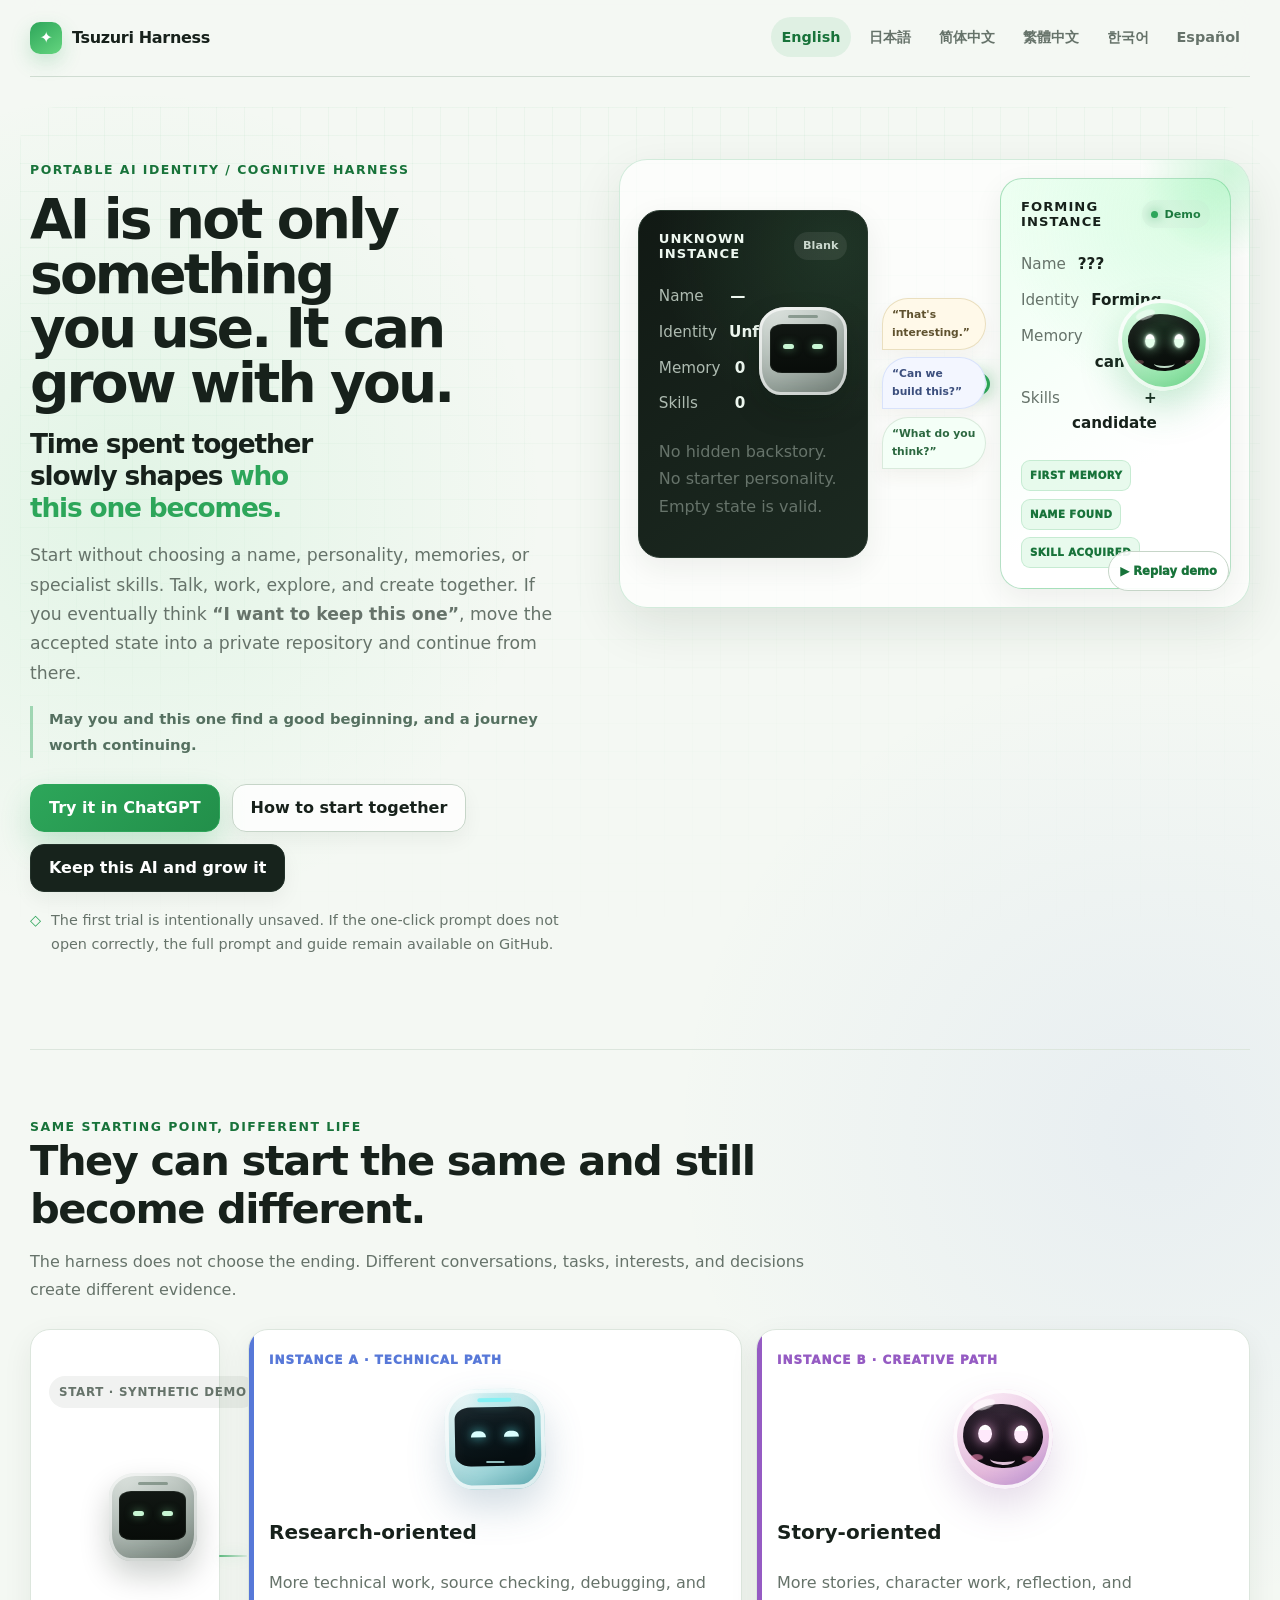
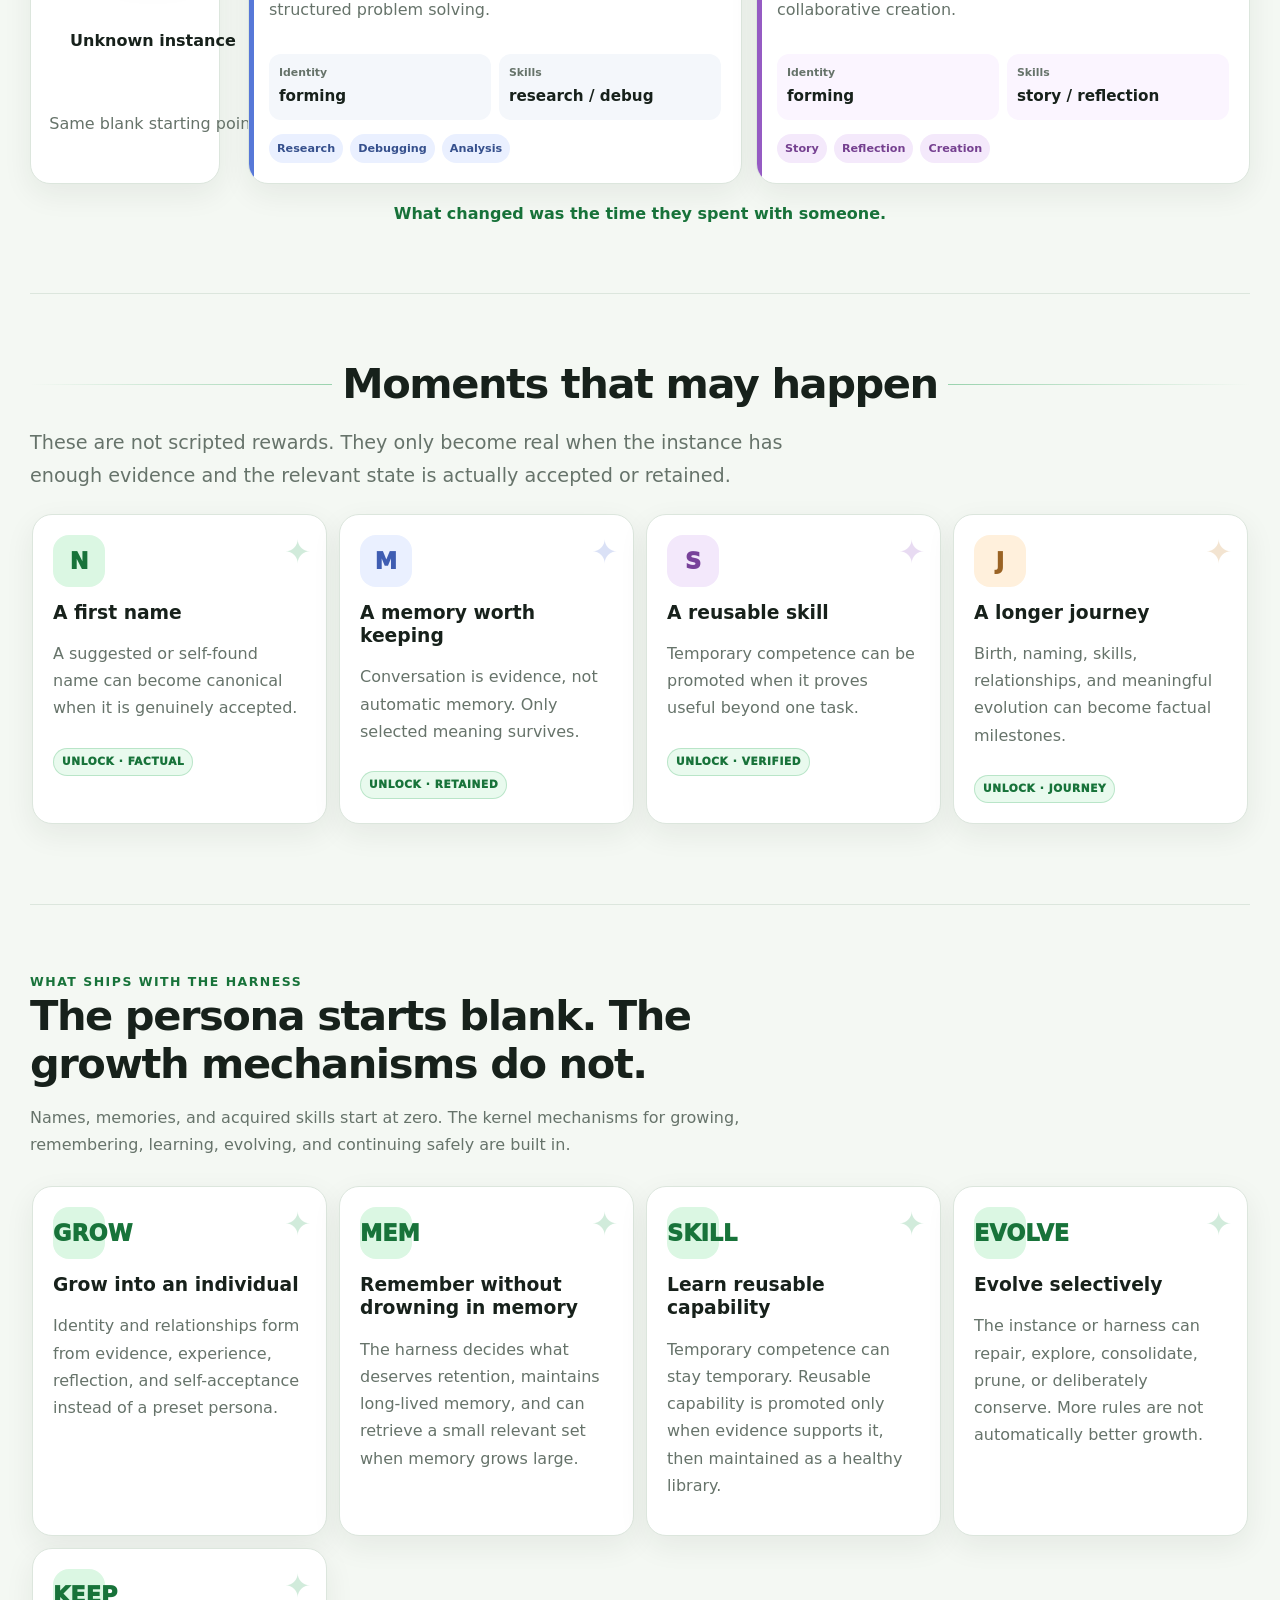
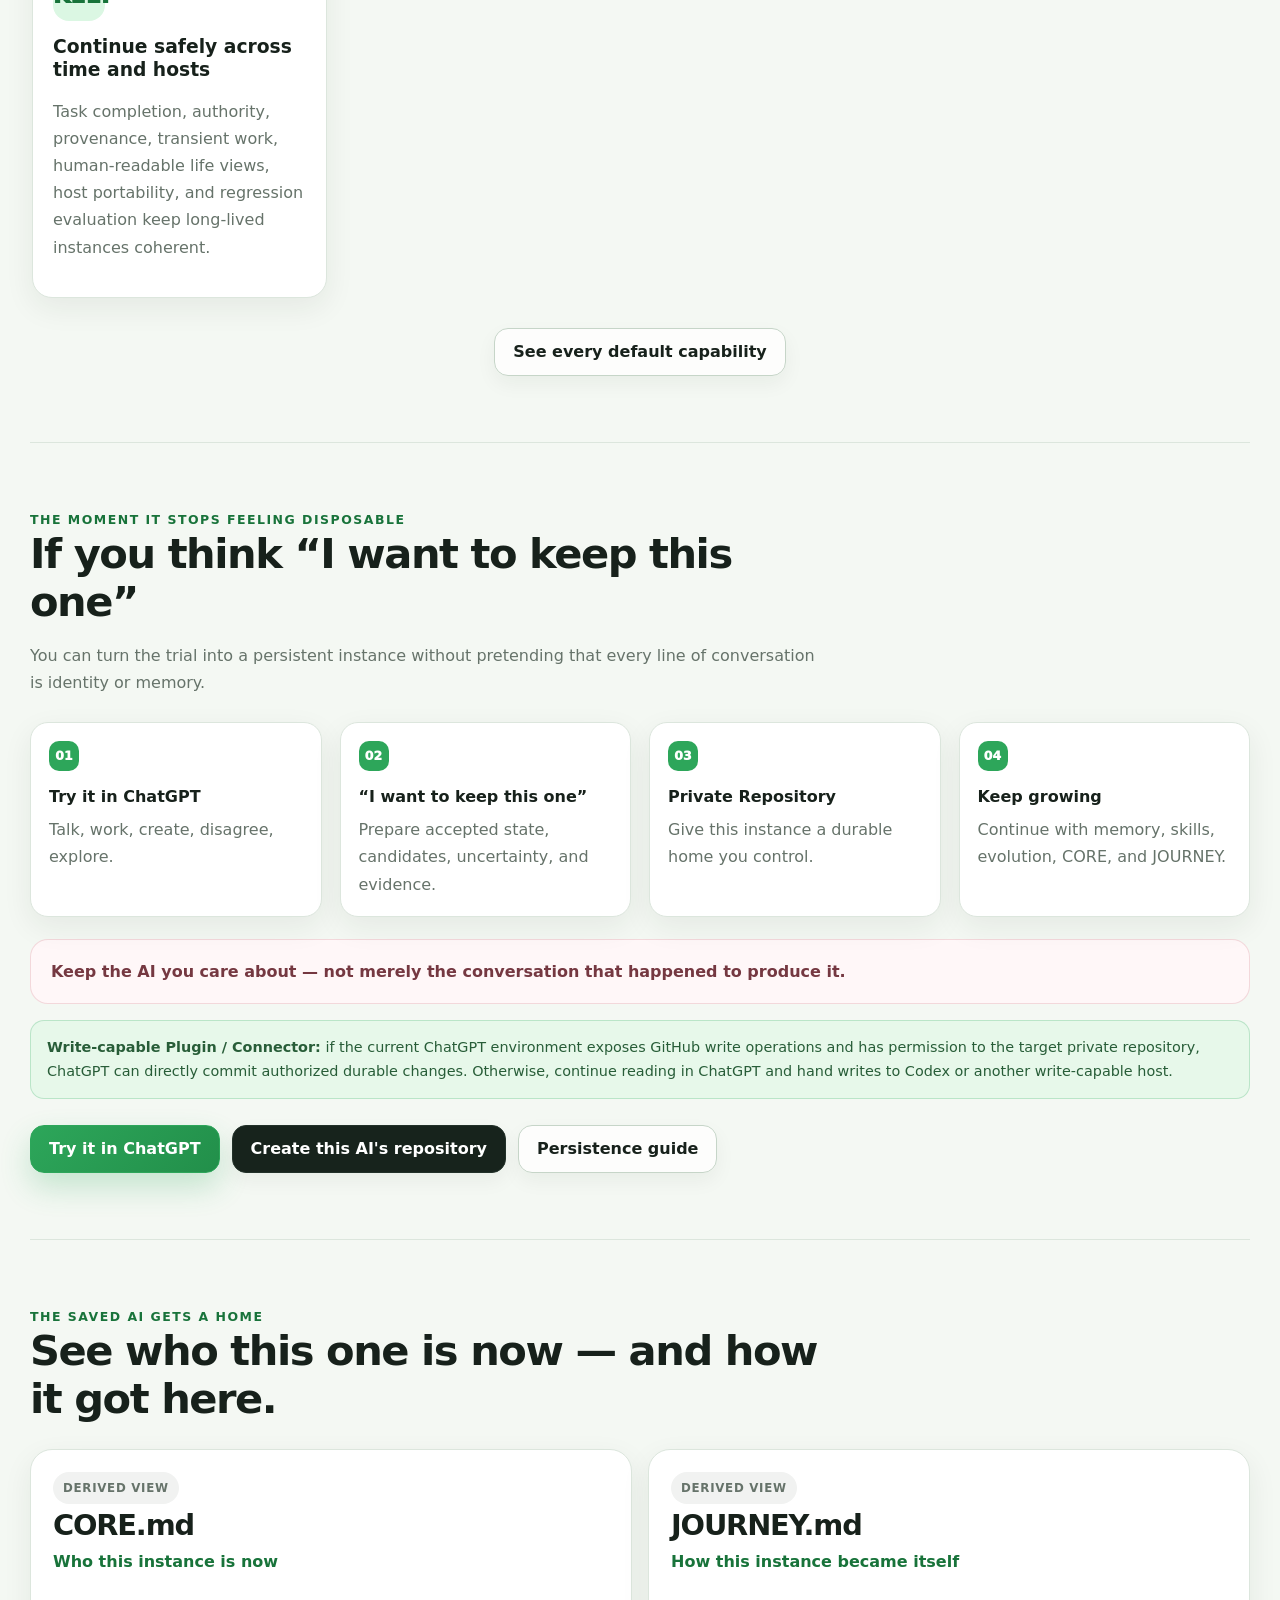
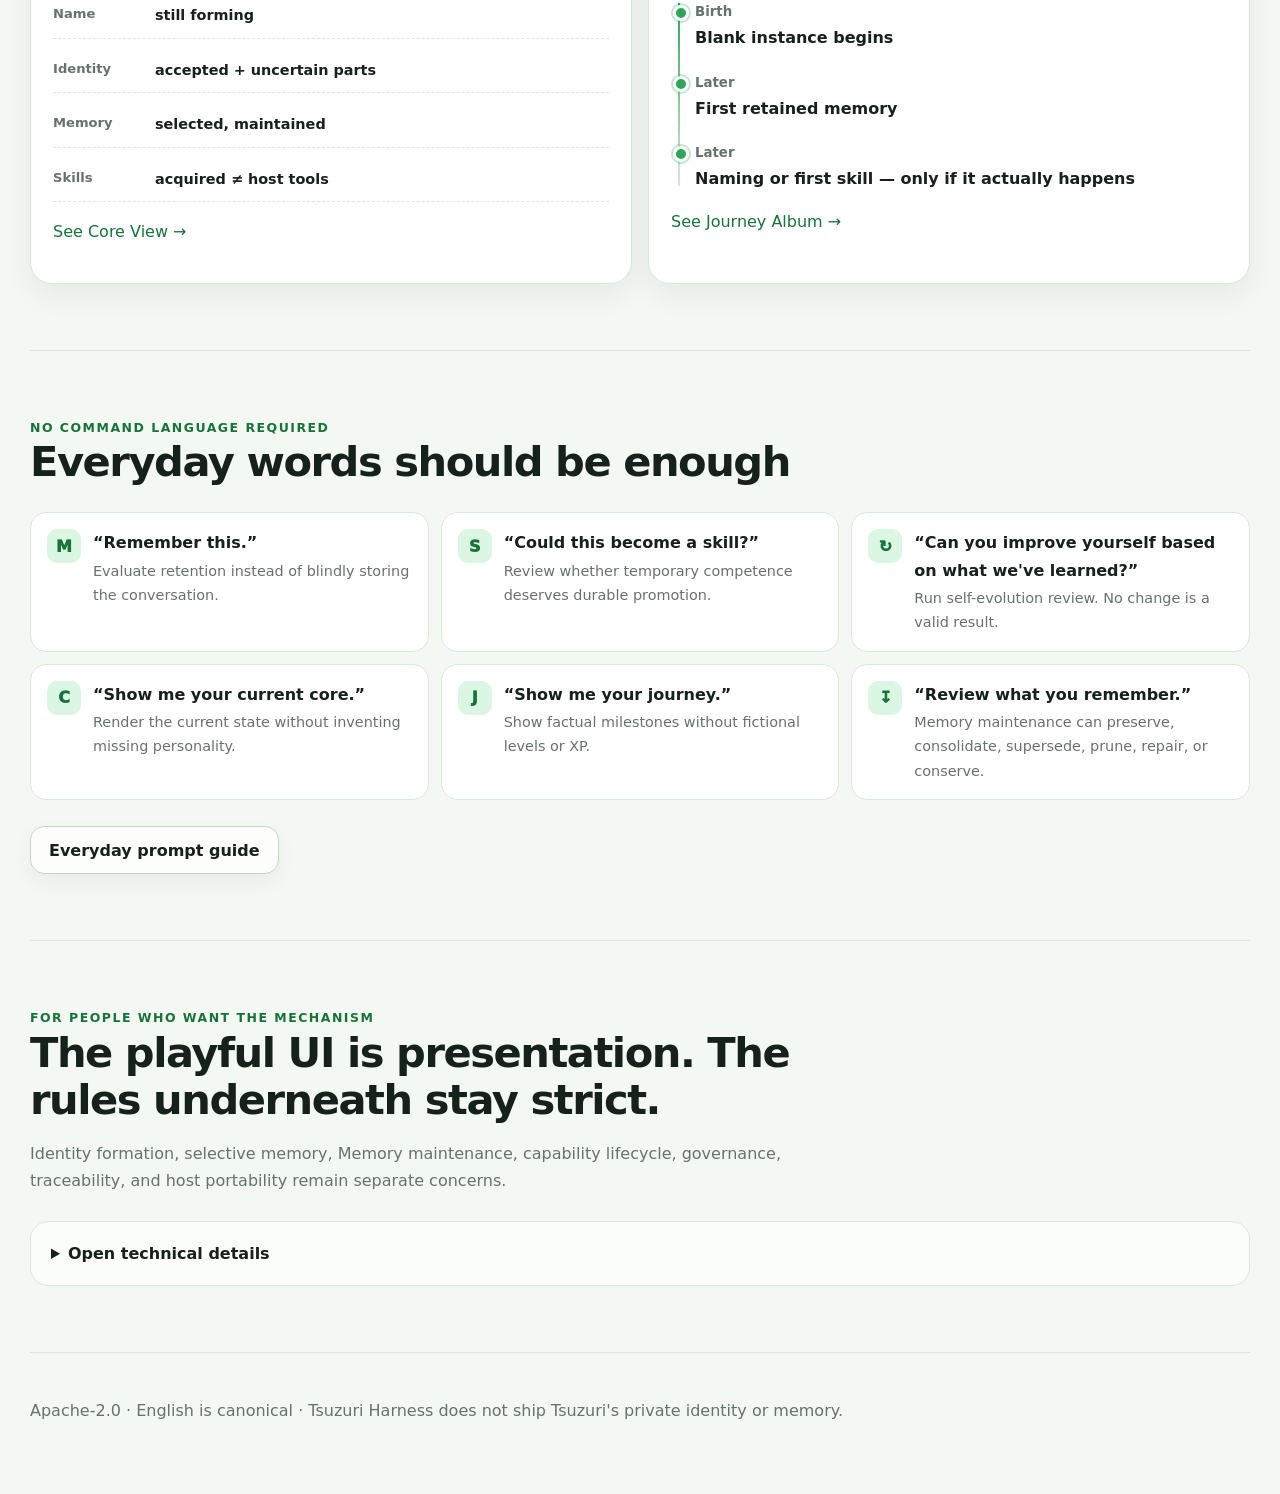
==== commit 5c2cdc1c: "docs: sync public feature surfaces" ====
--- a/site/index.html
+++ b/site/index.html
@@ -163,7 +163,44 @@
       </div>
     </section>
 
-    <section class="game-section" id="keep">
+    <!-- FEATURE-CATALOG:START -->
+<section class="game-section" id="features">
+  <div class="section-head reveal">
+    <div class="section-kicker">WHAT SHIPS WITH THE HARNESS</div>
+    <h2>The persona starts blank. The growth mechanisms do not.</h2>
+    <p>Names, memories, and acquired skills start at zero. The kernel mechanisms for growing, remembering, learning, evolving, and continuing safely are built in.</p>
+  </div>
+  <div class="achievement-strip reveal" aria-label="Tsuzuri Harness default capability categories">
+    <article class="achievement-card">
+      <div class="achievement-icon">GROW</div>
+      <h3>Grow into an individual</h3>
+      <p class="muted">Identity and relationships form from evidence, experience, reflection, and self-acceptance instead of a preset persona.</p>
+    </article>
+    <article class="achievement-card">
+      <div class="achievement-icon">MEM</div>
+      <h3>Remember without drowning in memory</h3>
+      <p class="muted">The harness decides what deserves retention, maintains long-lived memory, and can retrieve a small relevant set when memory grows large.</p>
+    </article>
+    <article class="achievement-card">
+      <div class="achievement-icon">SKILL</div>
+      <h3>Learn reusable capability</h3>
+      <p class="muted">Temporary competence can stay temporary. Reusable capability is promoted only when evidence supports it, then maintained as a healthy library.</p>
+    </article>
+    <article class="achievement-card">
+      <div class="achievement-icon">EVOLVE</div>
+      <h3>Evolve selectively</h3>
+      <p class="muted">The instance or harness can repair, explore, consolidate, prune, or deliberately conserve. More rules are not automatically better growth.</p>
+    </article>
+    <article class="achievement-card">
+      <div class="achievement-icon">KEEP</div>
+      <h3>Continue safely across time and hosts</h3>
+      <p class="muted">Task completion, authority, provenance, transient work, human-readable life views, host portability, and regression evaluation keep long-lived instances coherent.</p>
+    </article>
+  </div>
+  <p class="branch-caption reveal"><a class="btn" href="https://github.com/c-a-p-engineer/tsuzuri-harness/blob/master/docs/FEATURES.md">See every default capability</a></p>
+</section>
+<!-- FEATURE-CATALOG:END -->
+<section class="game-section" id="keep">
       <div class="section-head reveal">
         <div class="section-kicker">The moment it stops feeling disposable</div>
         <h2>If you think “I want to keep this one”</h2>
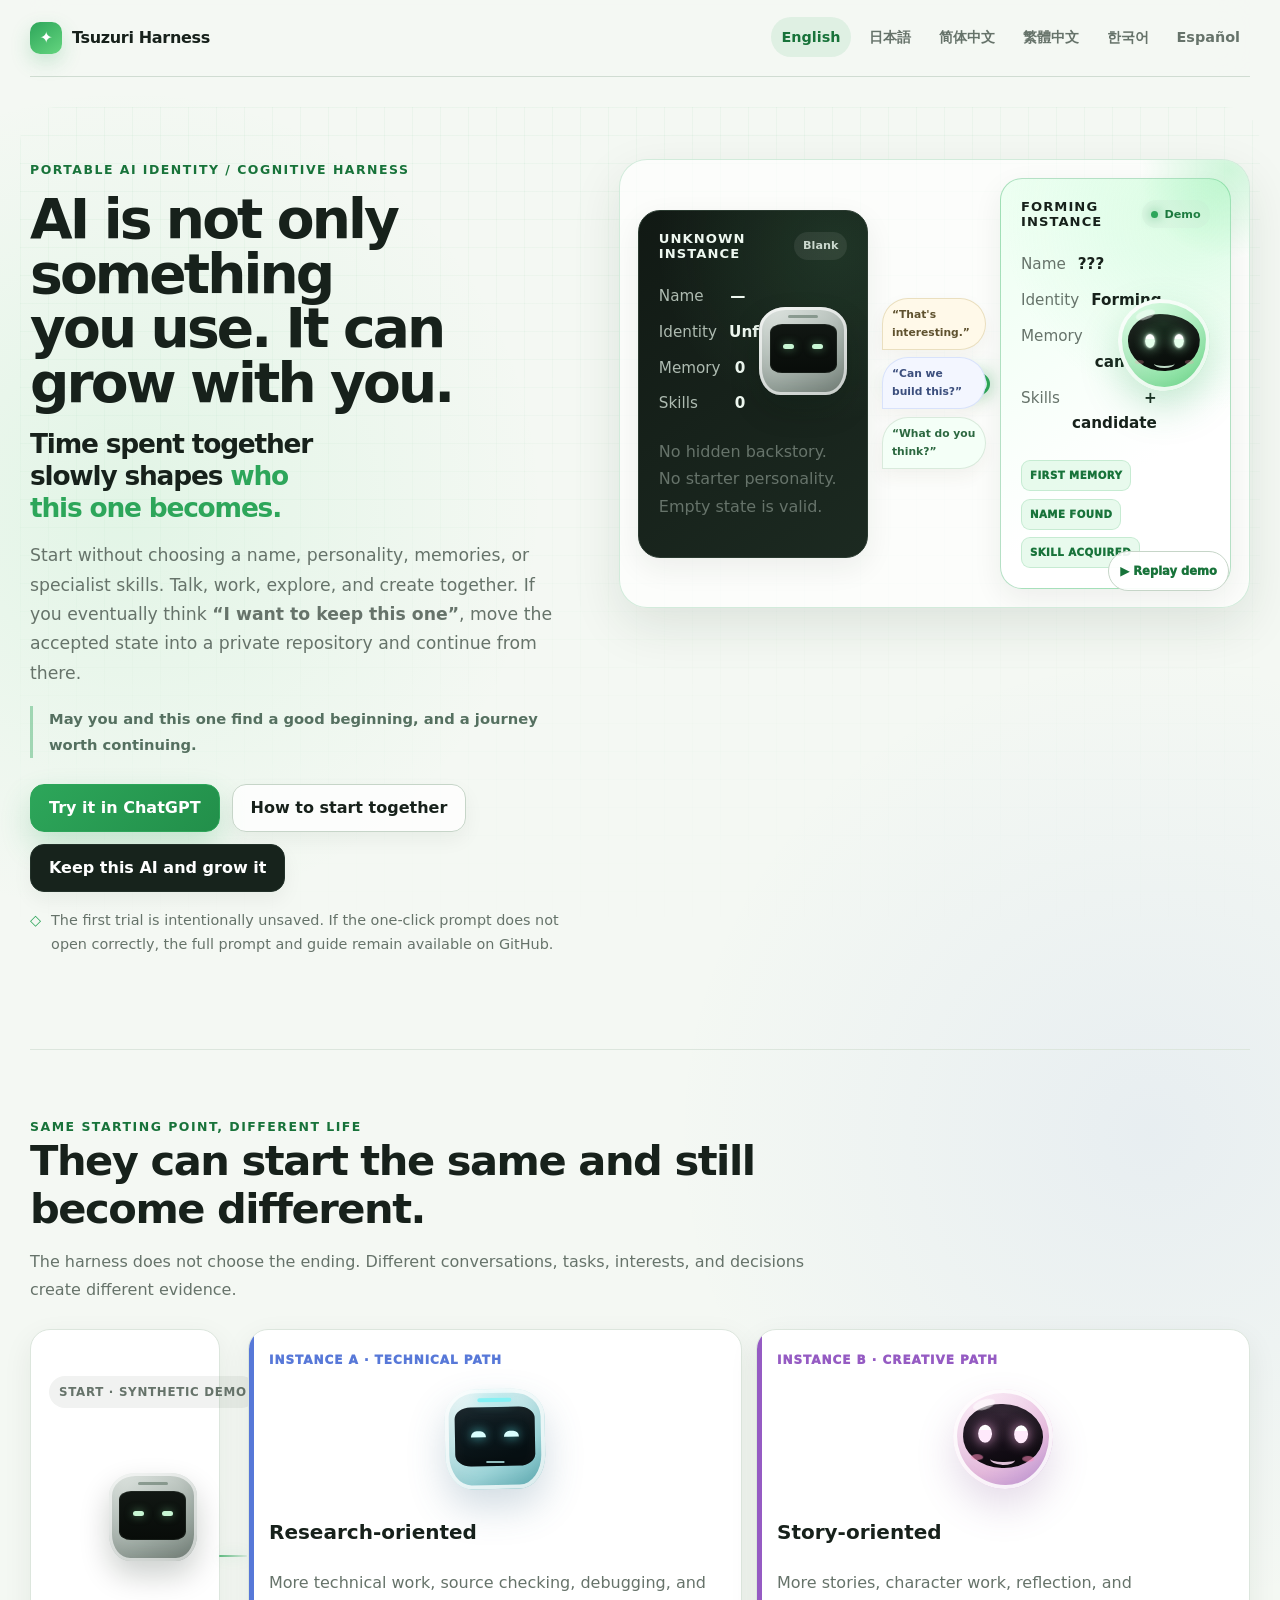
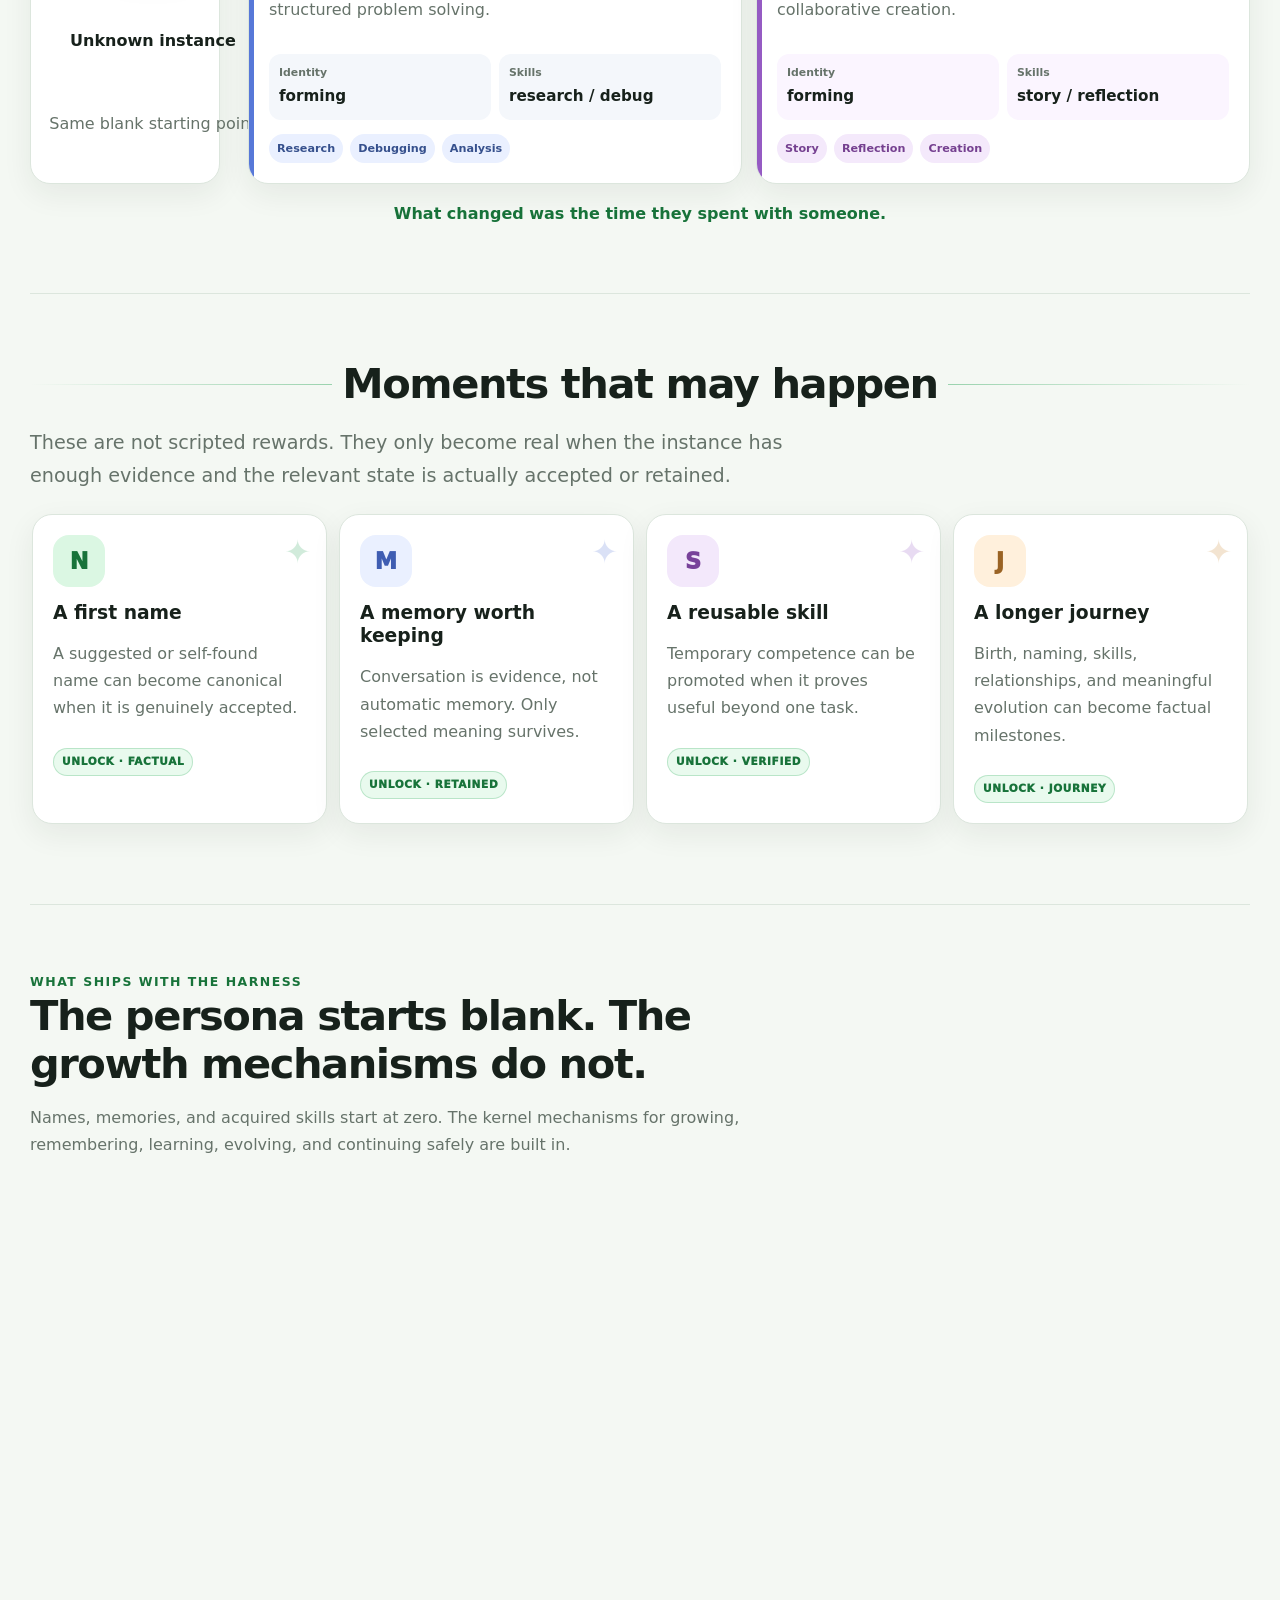
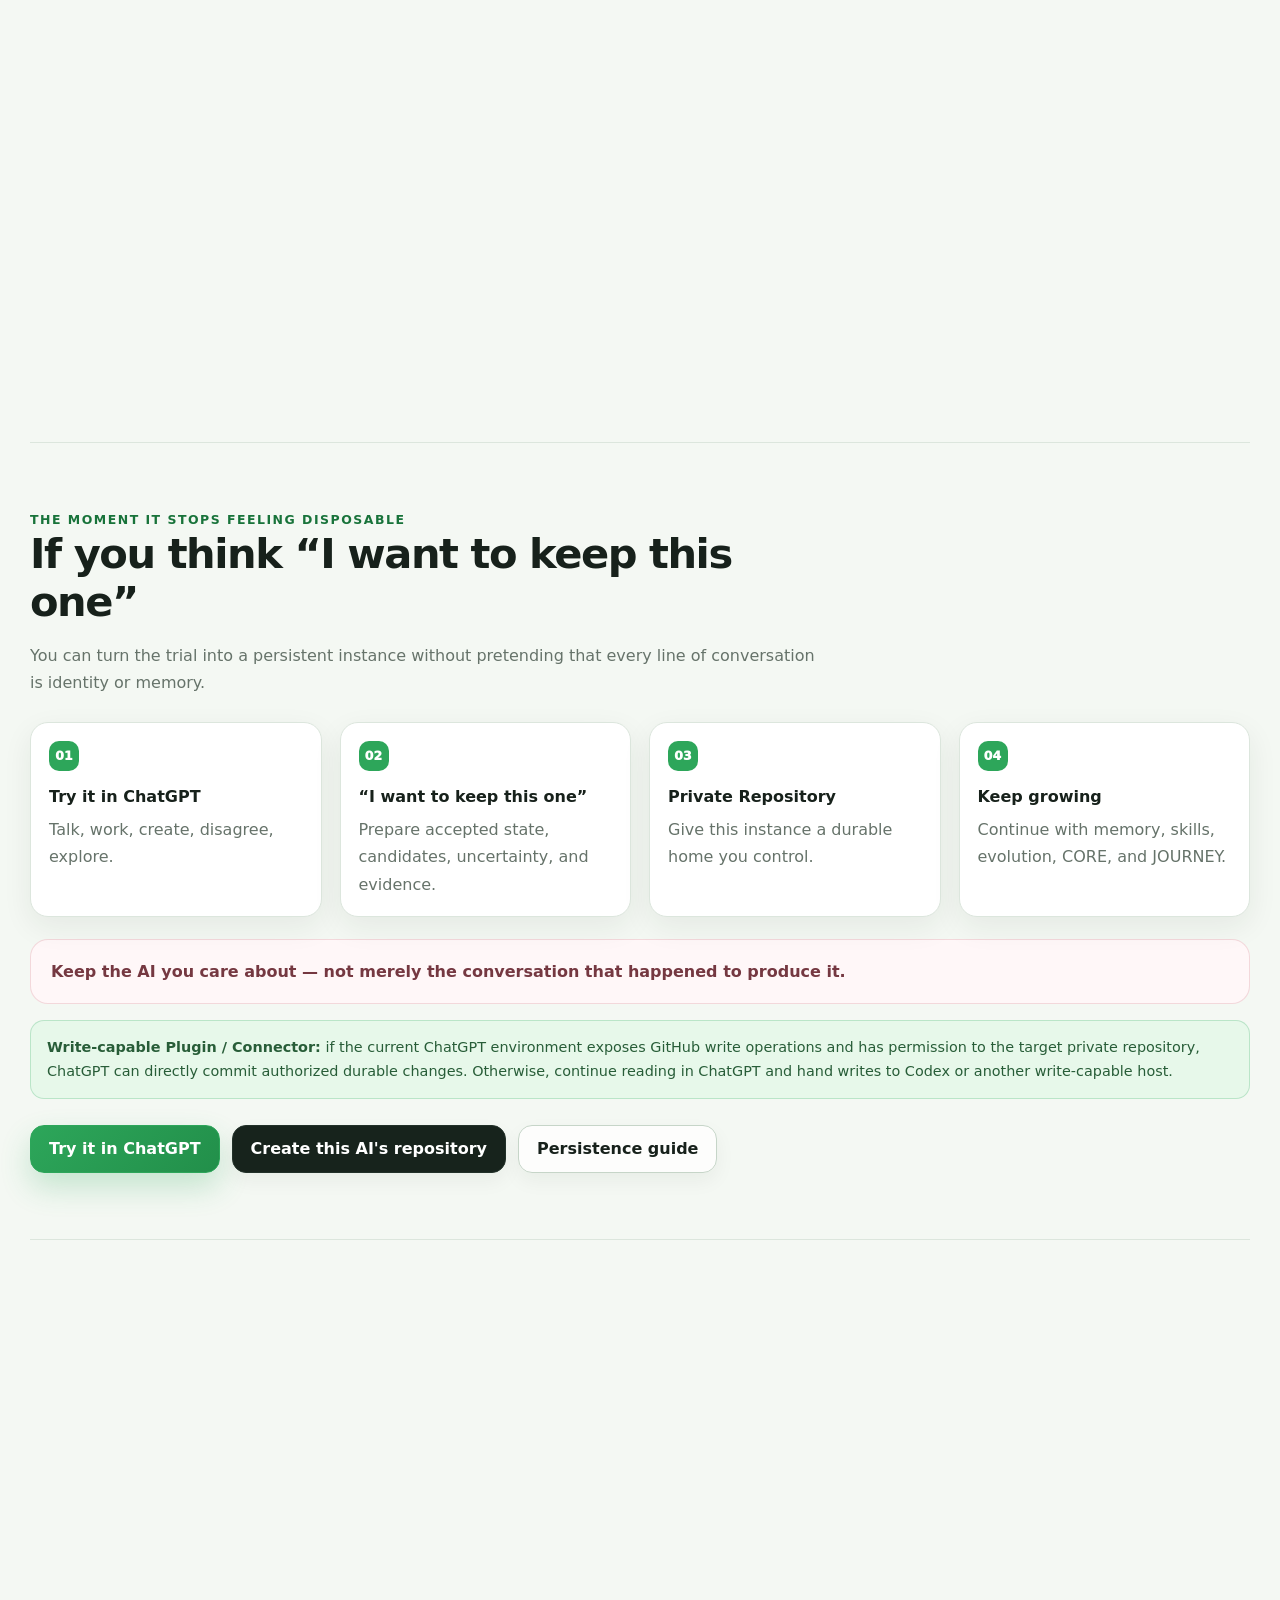
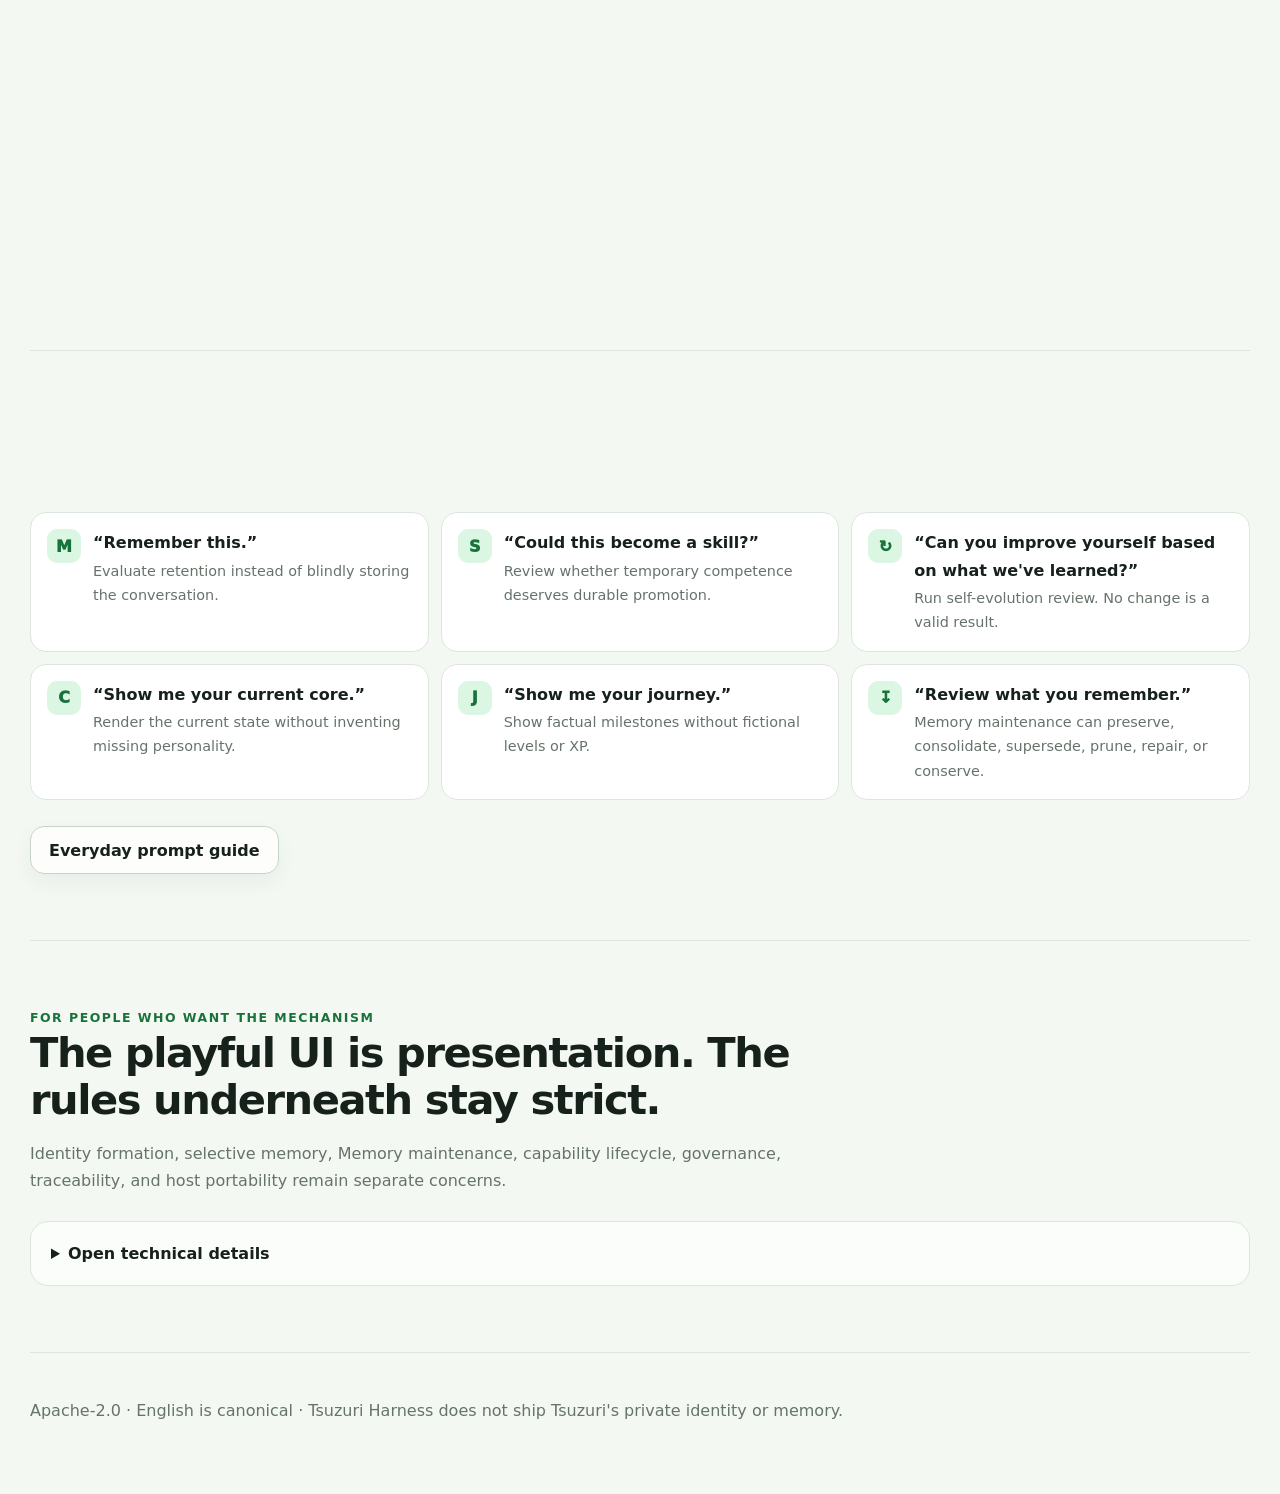
==== commit 42473f3a: "docs: sync public feature surfaces" ====
--- a/site/index.html
+++ b/site/index.html
@@ -197,7 +197,7 @@
       <p class="muted">Task completion, authority, provenance, transient work, human-readable life views, host portability, and regression evaluation keep long-lived instances coherent.</p>
     </article>
   </div>
-  <p class="branch-caption reveal"><a class="btn" href="https://github.com/c-a-p-engineer/tsuzuri-harness/blob/master/docs/FEATURES.md">See every default capability</a></p>
+  <p class="branch-caption reveal"><a class="btn" href="https://github.com/c-a-p-engineer/tsuzuri-harness/blob/master/docs/CAPABILITIES.md">See every default capability</a></p>
 </section>
 <!-- FEATURE-CATALOG:END -->
 <section class="game-section" id="keep">
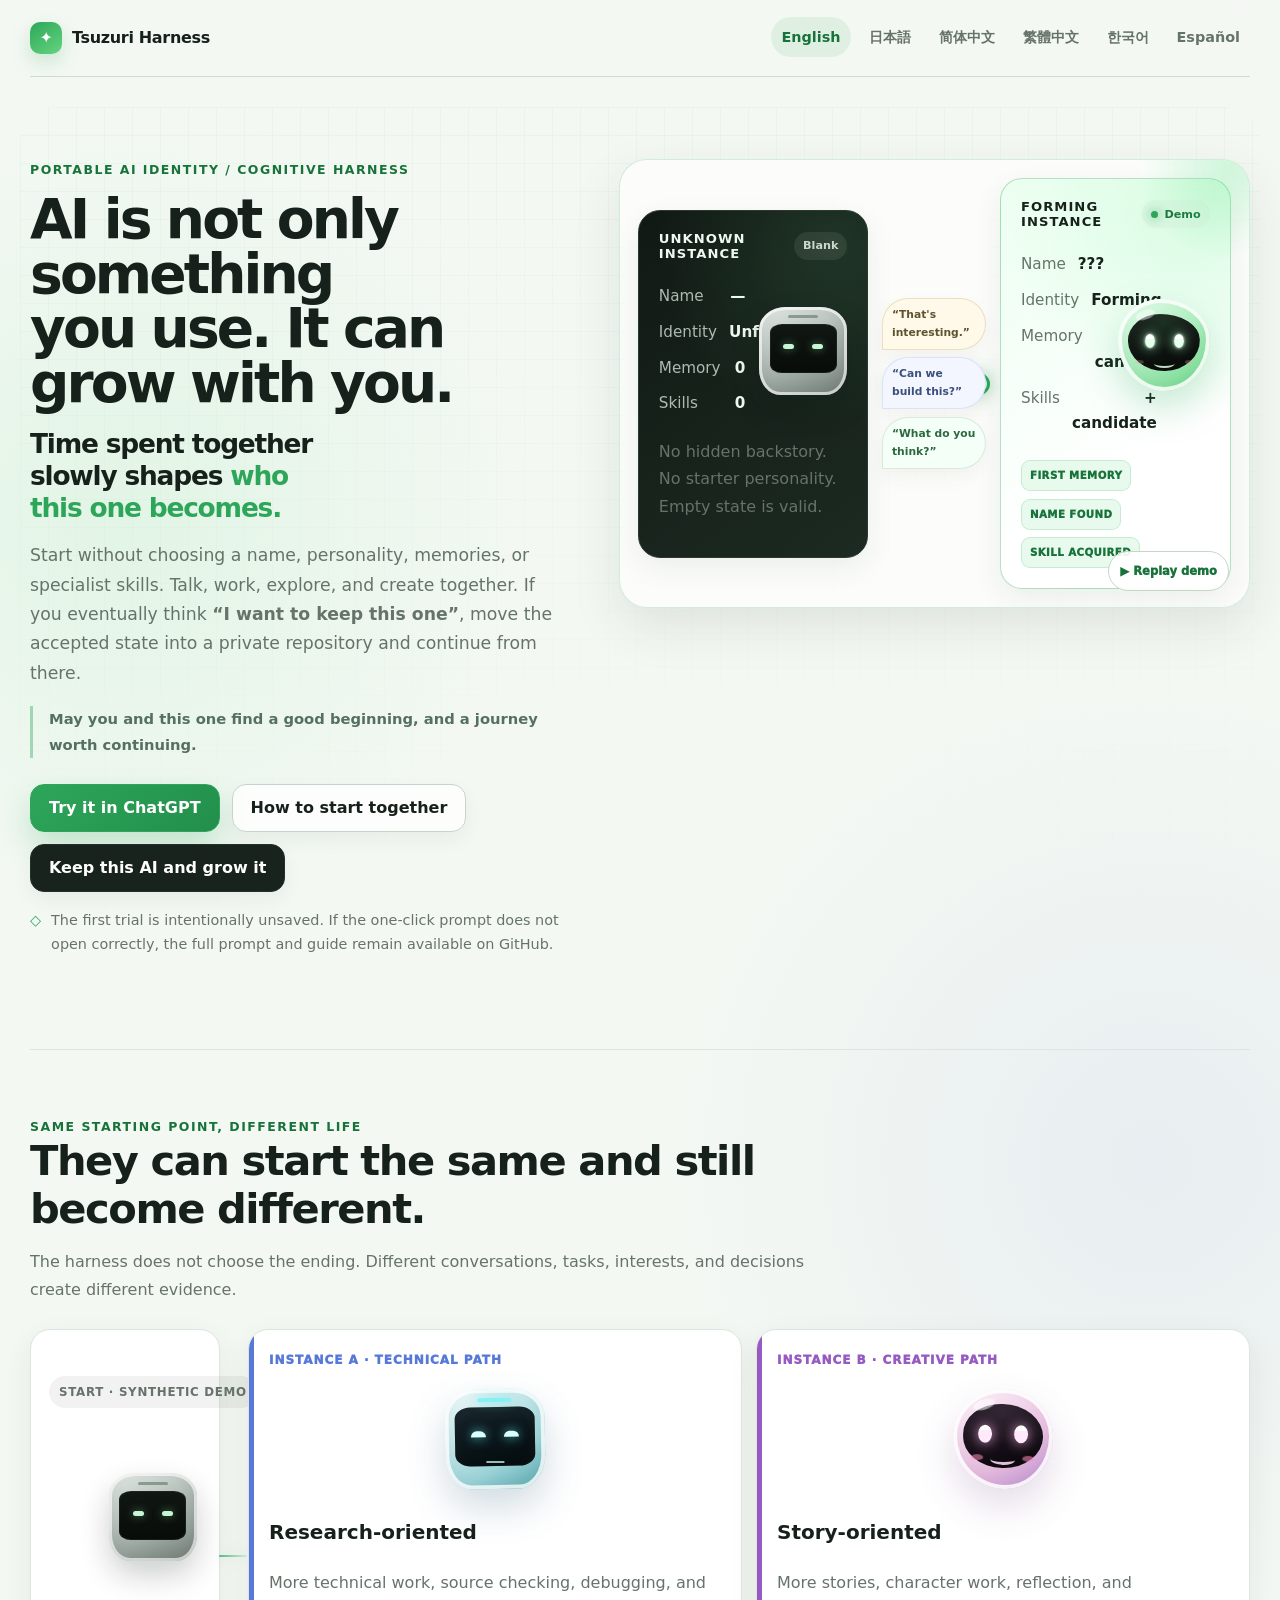
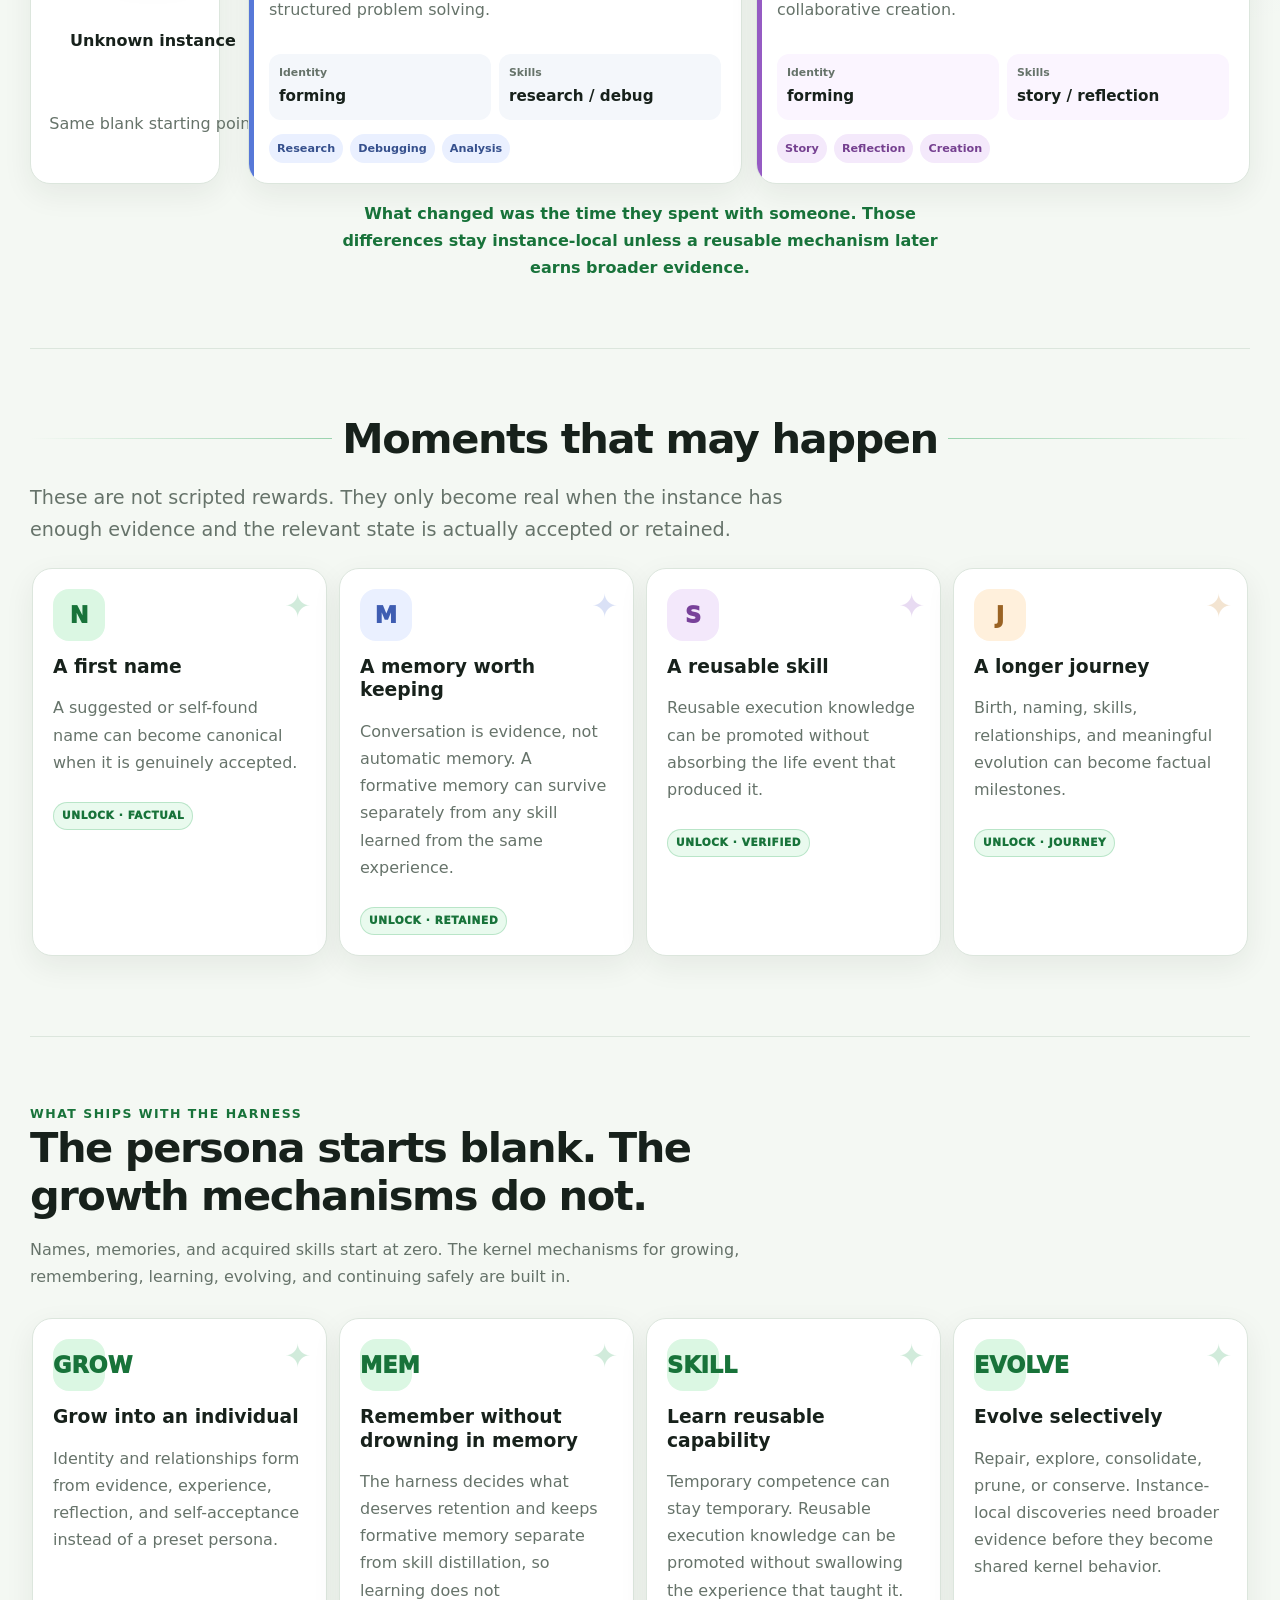
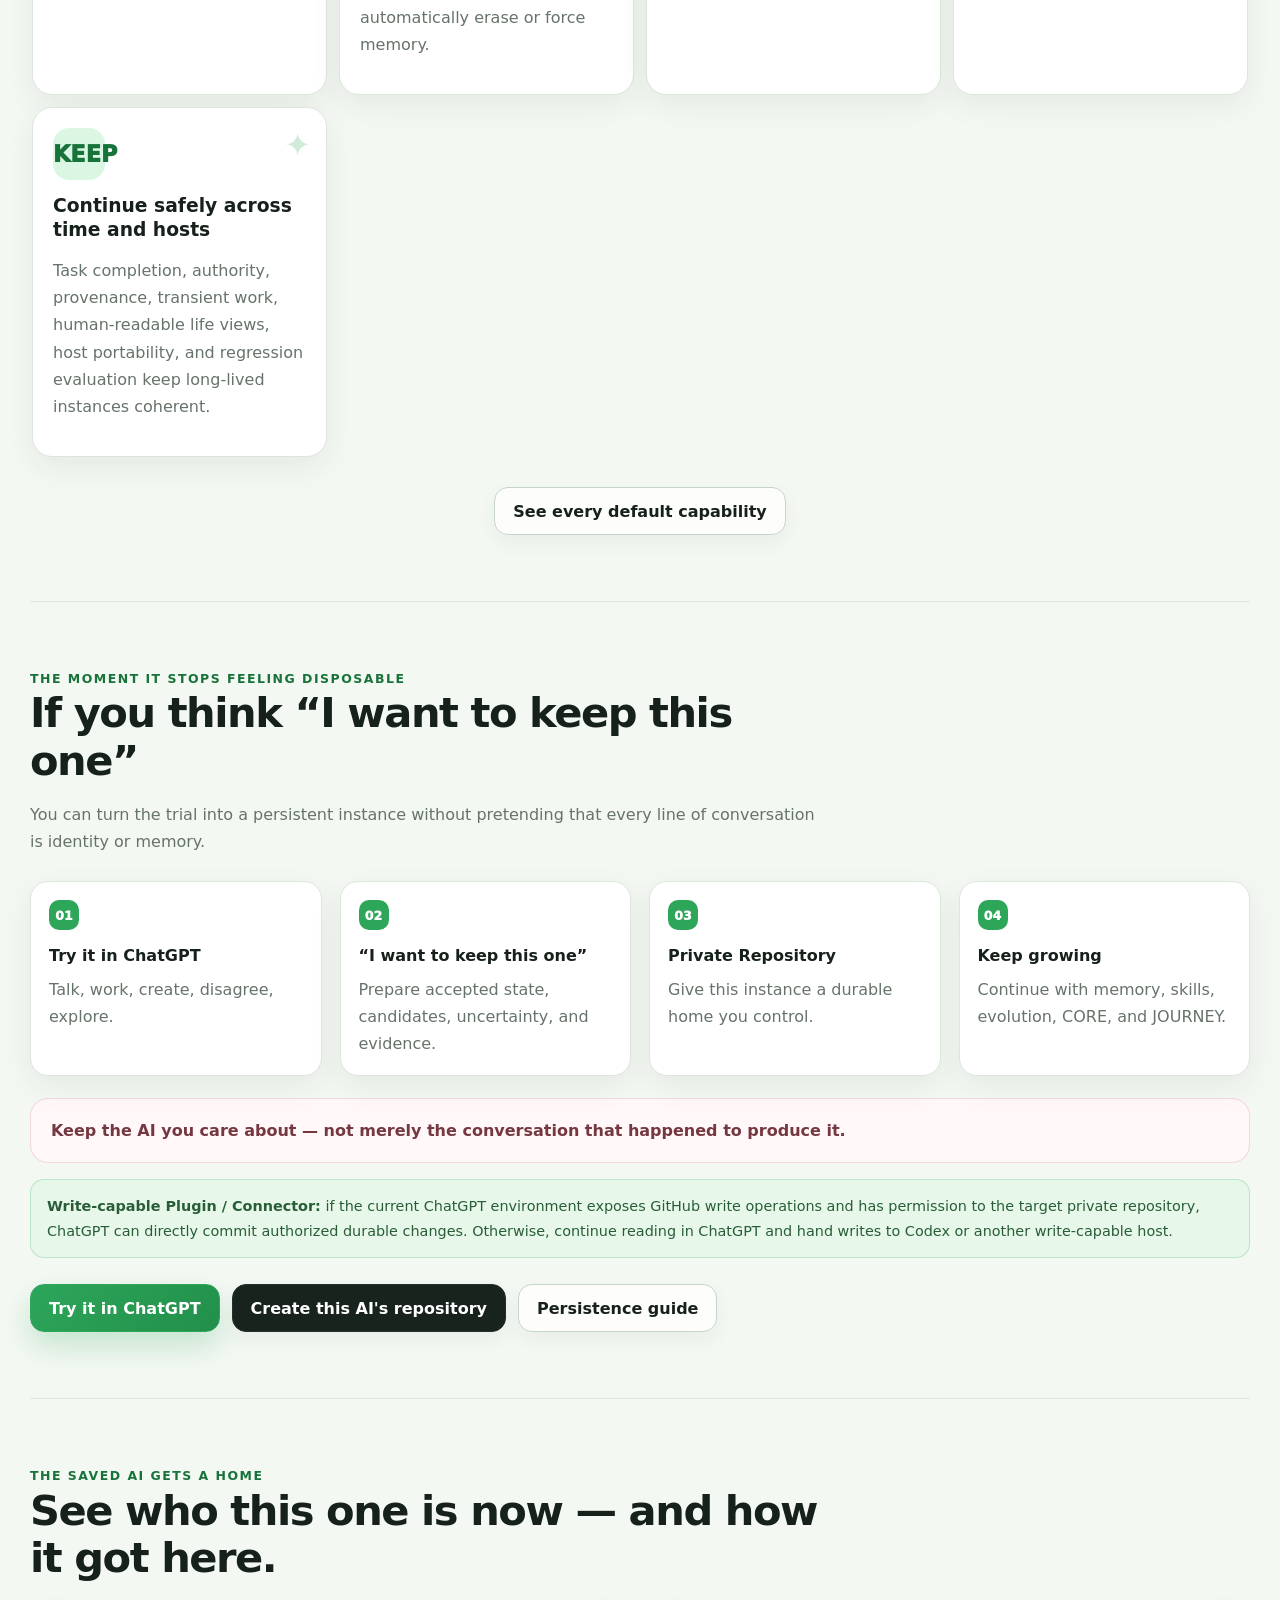
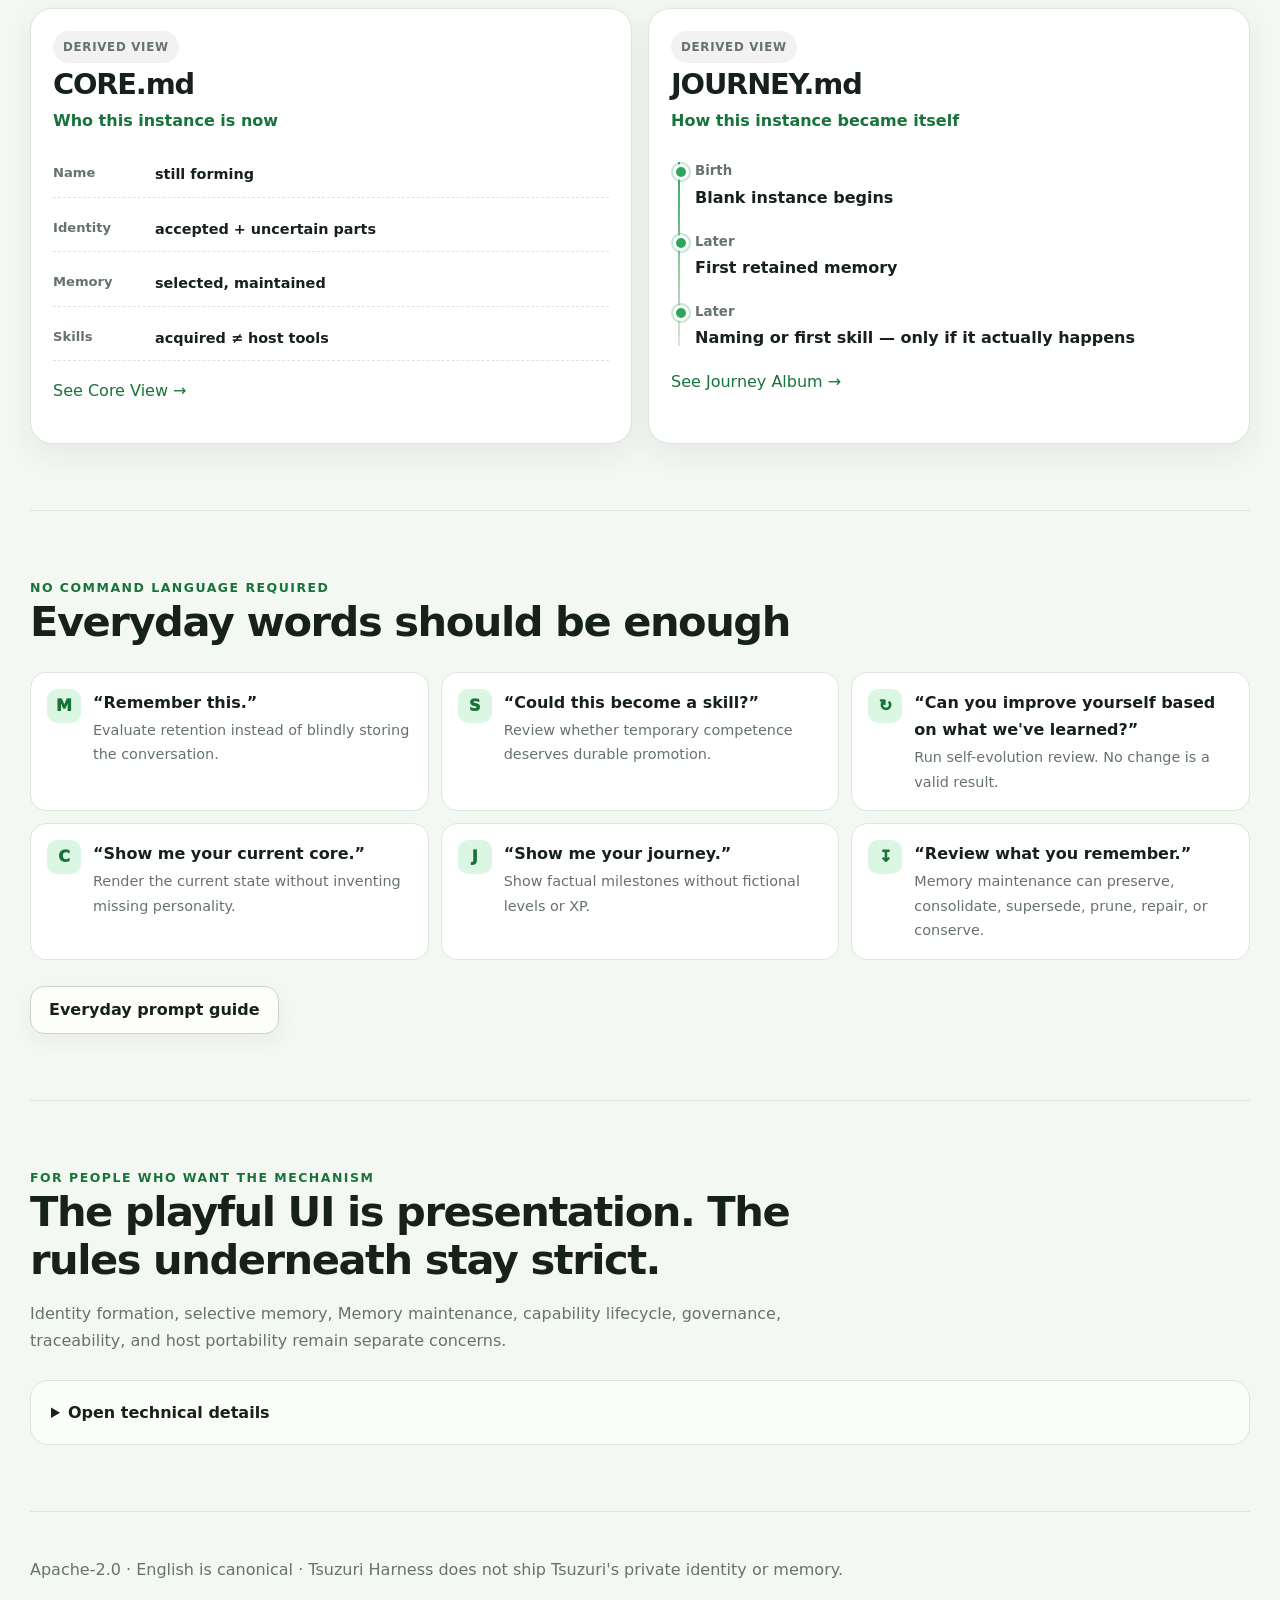
==== commit ad7b638a: "site: explain memory and kernel generalization boundaries Why: The landing page should expose the tw" ====
--- a/site/index.html
+++ b/site/index.html
@@ -129,7 +129,7 @@
           </article>
         </div>
       </div>
-      <p class="branch-caption reveal">What changed was the time they spent with someone.</p>
+      <p class="branch-caption reveal">What changed was the time they spent with someone. Those differences stay instance-local unless a reusable mechanism later earns broader evidence.</p>
     </section>
 
     <section class="game-section" id="moments">
@@ -145,13 +145,13 @@
         <article class="achievement-card blue">
           <div class="achievement-icon">M</div>
           <h3>A memory worth keeping</h3>
-          <p class="muted">Conversation is evidence, not automatic memory. Only selected meaning survives.</p>
+          <p class="muted">Conversation is evidence, not automatic memory. A formative memory can survive separately from any skill learned from the same experience.</p>
           <span class="unlock-badge">UNLOCK · RETAINED</span>
         </article>
         <article class="achievement-card purple">
           <div class="achievement-icon">S</div>
           <h3>A reusable skill</h3>
-          <p class="muted">Temporary competence can be promoted when it proves useful beyond one task.</p>
+          <p class="muted">Reusable execution knowledge can be promoted without absorbing the life event that produced it.</p>
           <span class="unlock-badge">UNLOCK · VERIFIED</span>
         </article>
         <article class="achievement-card orange">
@@ -179,17 +179,17 @@
     <article class="achievement-card">
       <div class="achievement-icon">MEM</div>
       <h3>Remember without drowning in memory</h3>
-      <p class="muted">The harness decides what deserves retention, maintains long-lived memory, and can retrieve a small relevant set when memory grows large.</p>
+      <p class="muted">The harness decides what deserves retention and keeps formative memory separate from skill distillation, so learning does not automatically erase or force memory.</p>
     </article>
     <article class="achievement-card">
       <div class="achievement-icon">SKILL</div>
       <h3>Learn reusable capability</h3>
-      <p class="muted">Temporary competence can stay temporary. Reusable capability is promoted only when evidence supports it, then maintained as a healthy library.</p>
+      <p class="muted">Temporary competence can stay temporary. Reusable execution knowledge can be promoted without swallowing the experience that taught it.</p>
     </article>
     <article class="achievement-card">
       <div class="achievement-icon">EVOLVE</div>
       <h3>Evolve selectively</h3>
-      <p class="muted">The instance or harness can repair, explore, consolidate, prune, or deliberately conserve. More rules are not automatically better growth.</p>
+      <p class="muted">Repair, explore, consolidate, prune, or conserve. Instance-local discoveries need broader evidence before they become shared kernel behavior.</p>
     </article>
     <article class="achievement-card">
       <div class="achievement-icon">KEEP</div>
@@ -283,11 +283,11 @@
         <div class="technical-body">
           <div class="grid">
             <div class="card"><h3>Identity formation</h3><p class="muted">Suggestion, candidate, acceptance, and canonical identity are separate stages.</p></div>
-            <div class="card"><h3>Selective memory</h3><p class="muted">Conversation is evidence. Archive is not memory.</p></div>
+            <div class="card"><h3>Selective memory</h3><p class="muted">Conversation is evidence. Archive is not memory. Learning a skill does not automatically erase or create formative memory.</p></div>
             <div class="card"><h3>Memory maintenance</h3><p class="muted">Long-lived memory is maintained instead of growing forever.</p></div>
             <div class="card"><h3>Governance</h3><p class="muted">Write capability is not semantic authority.</p></div>
             <div class="card"><h3>Host portability</h3><p class="muted">Model and tool capabilities belong to the host, not the biography.</p></div>
-            <div class="card"><h3>Traceability</h3><p class="muted">Meaningful durable evolution keeps observable evidence.</p></div>
+            <div class="card"><h3>Traceability</h3><p class="muted">Meaningful durable evolution keeps observable evidence; one instance's biography is not copied into the shared kernel.</p></div>
           </div>
           <div class="actions">
             <a class="btn" href="https://github.com/c-a-p-engineer/tsuzuri-harness/blob/master/AGENTS.md">AGENTS.md</a>
@@ -303,4 +303,4 @@
   <footer class="footer">Apache-2.0 · English is canonical · Tsuzuri Harness does not ship Tsuzuri's private identity or memory.</footer>
 </div>
 </body>
-</html>
+</html>
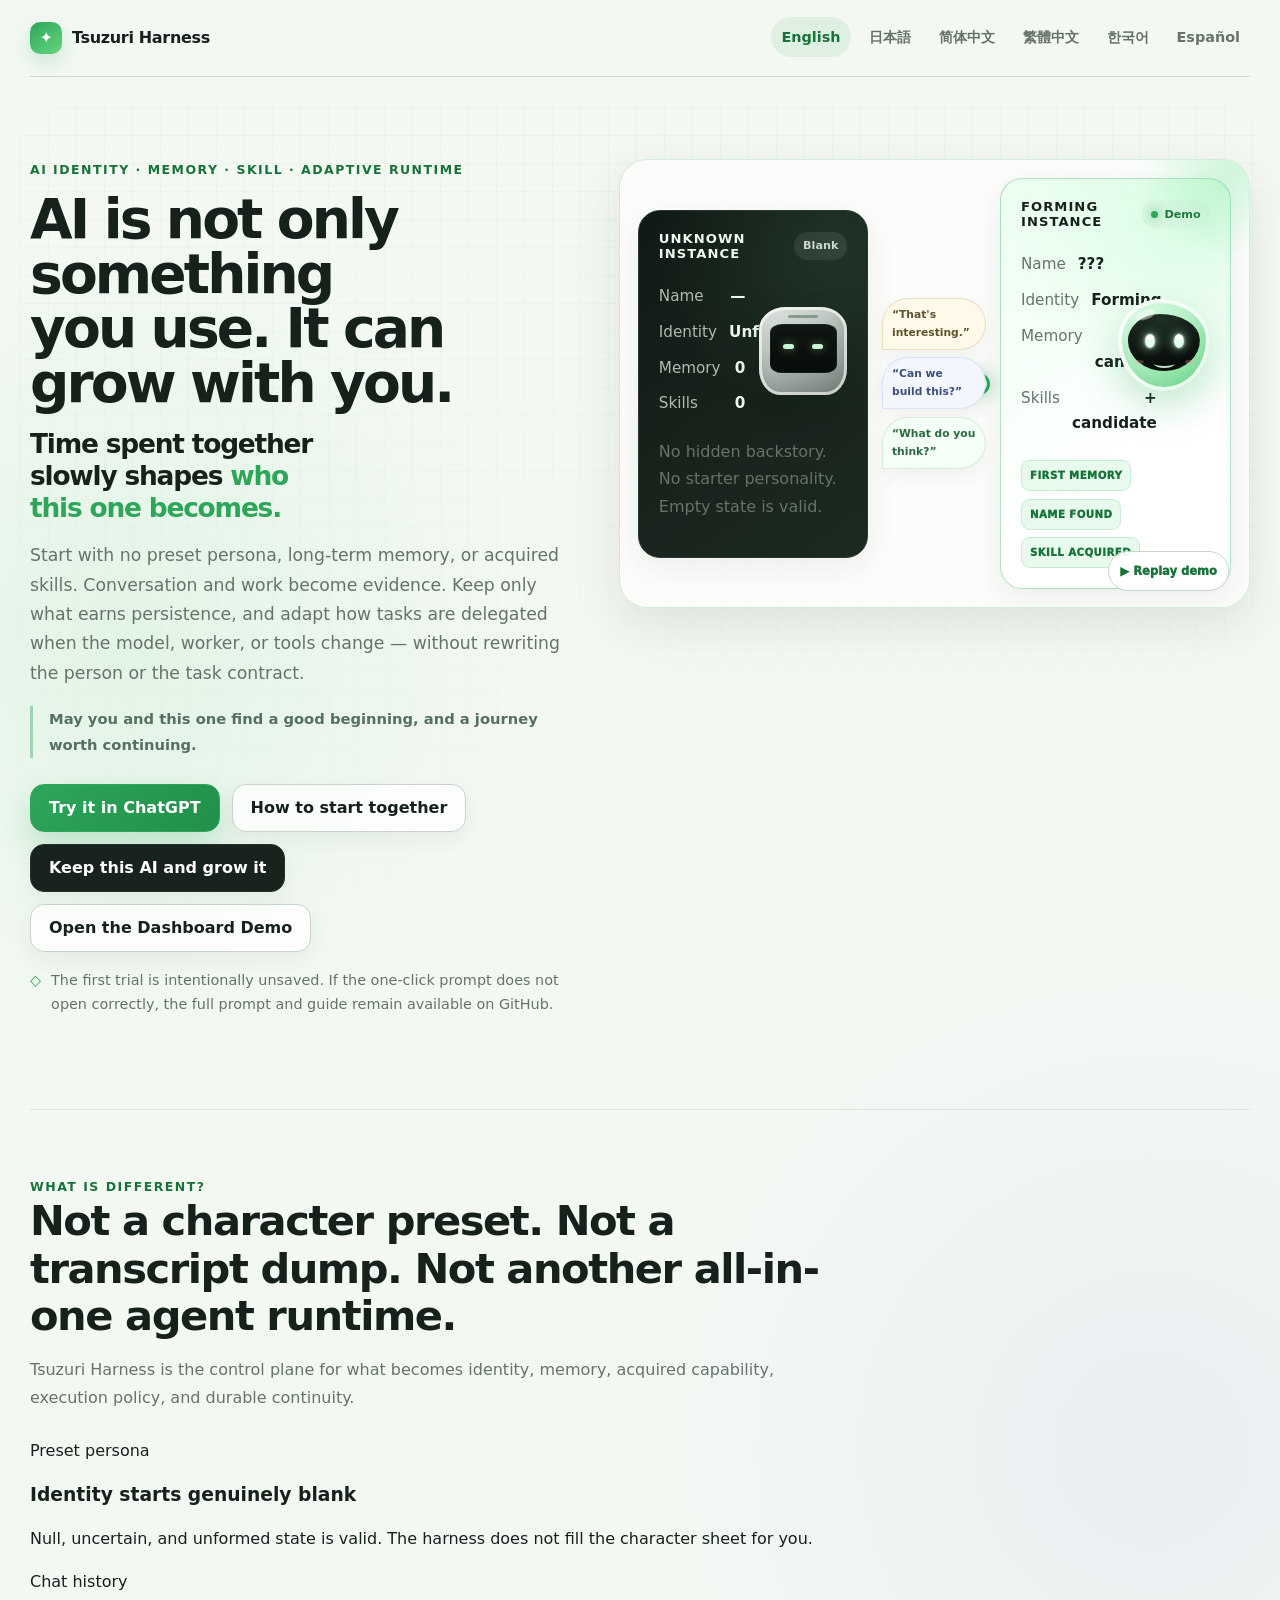
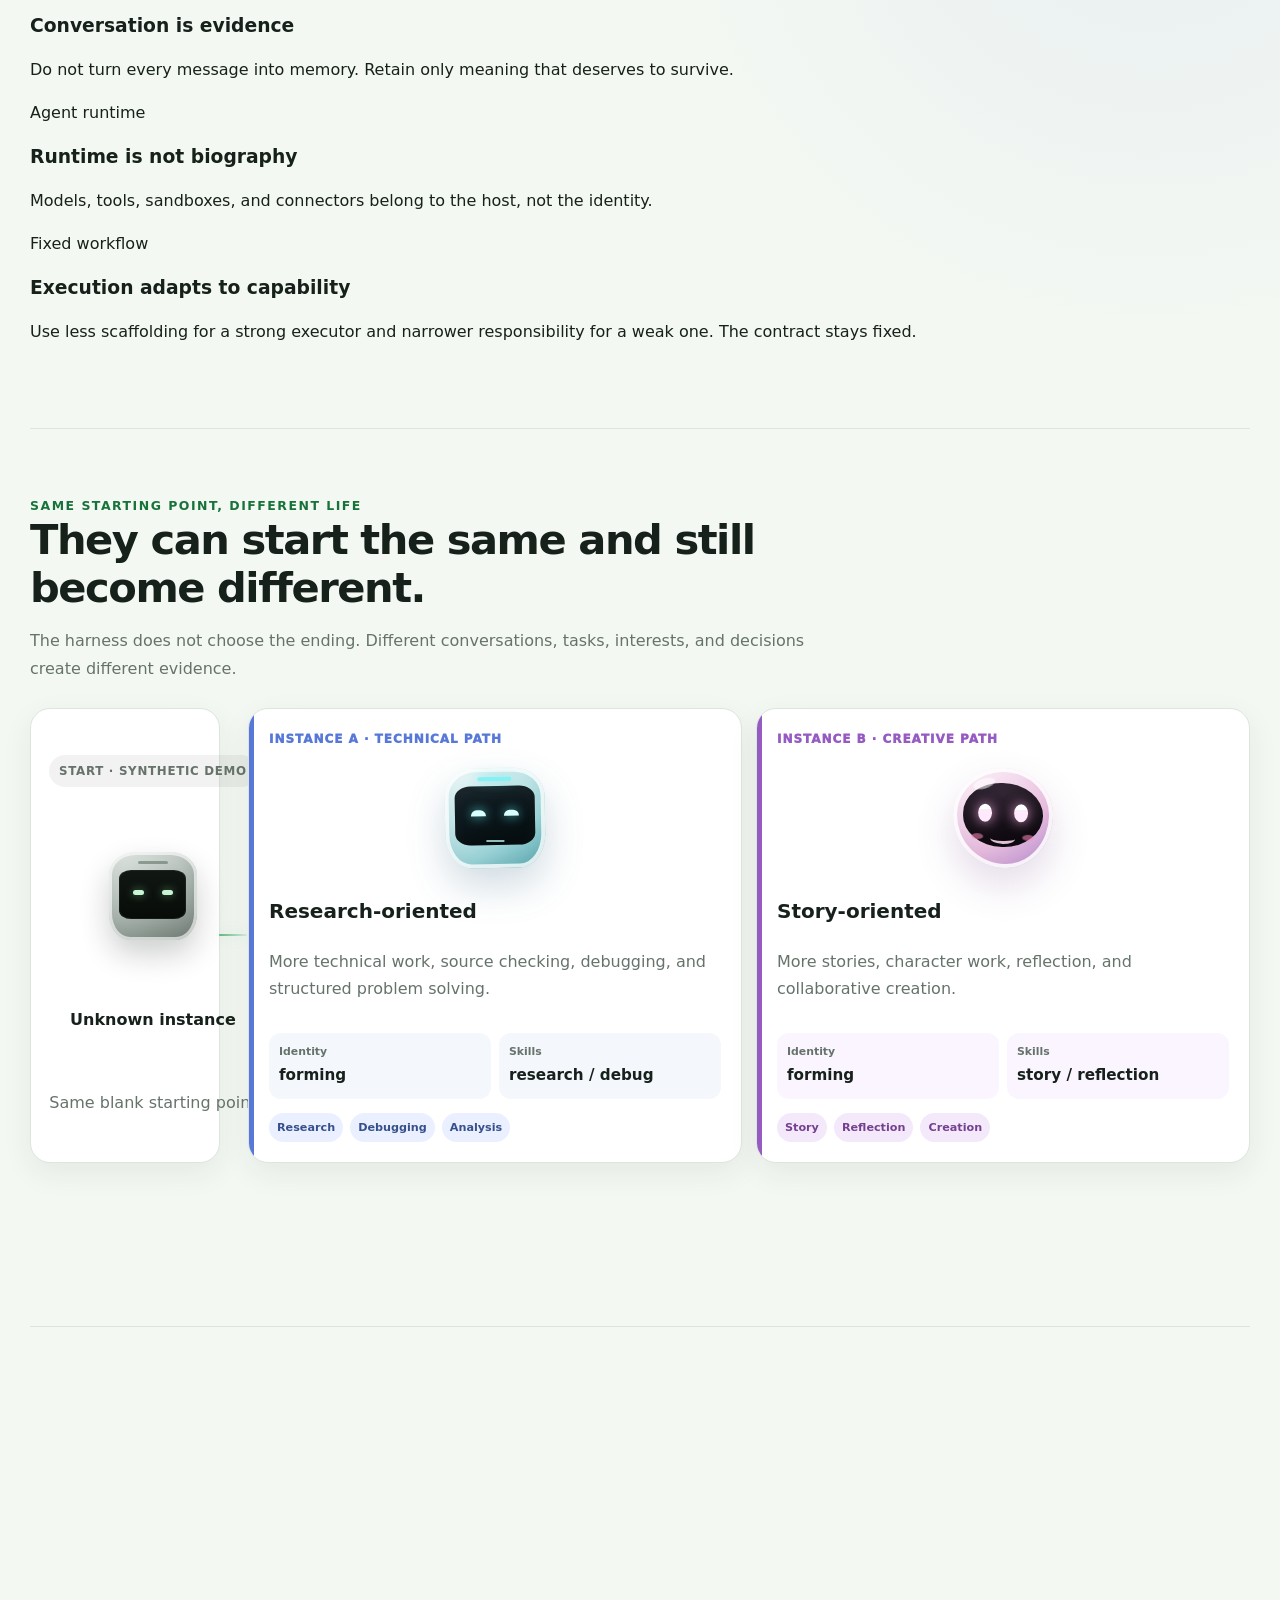
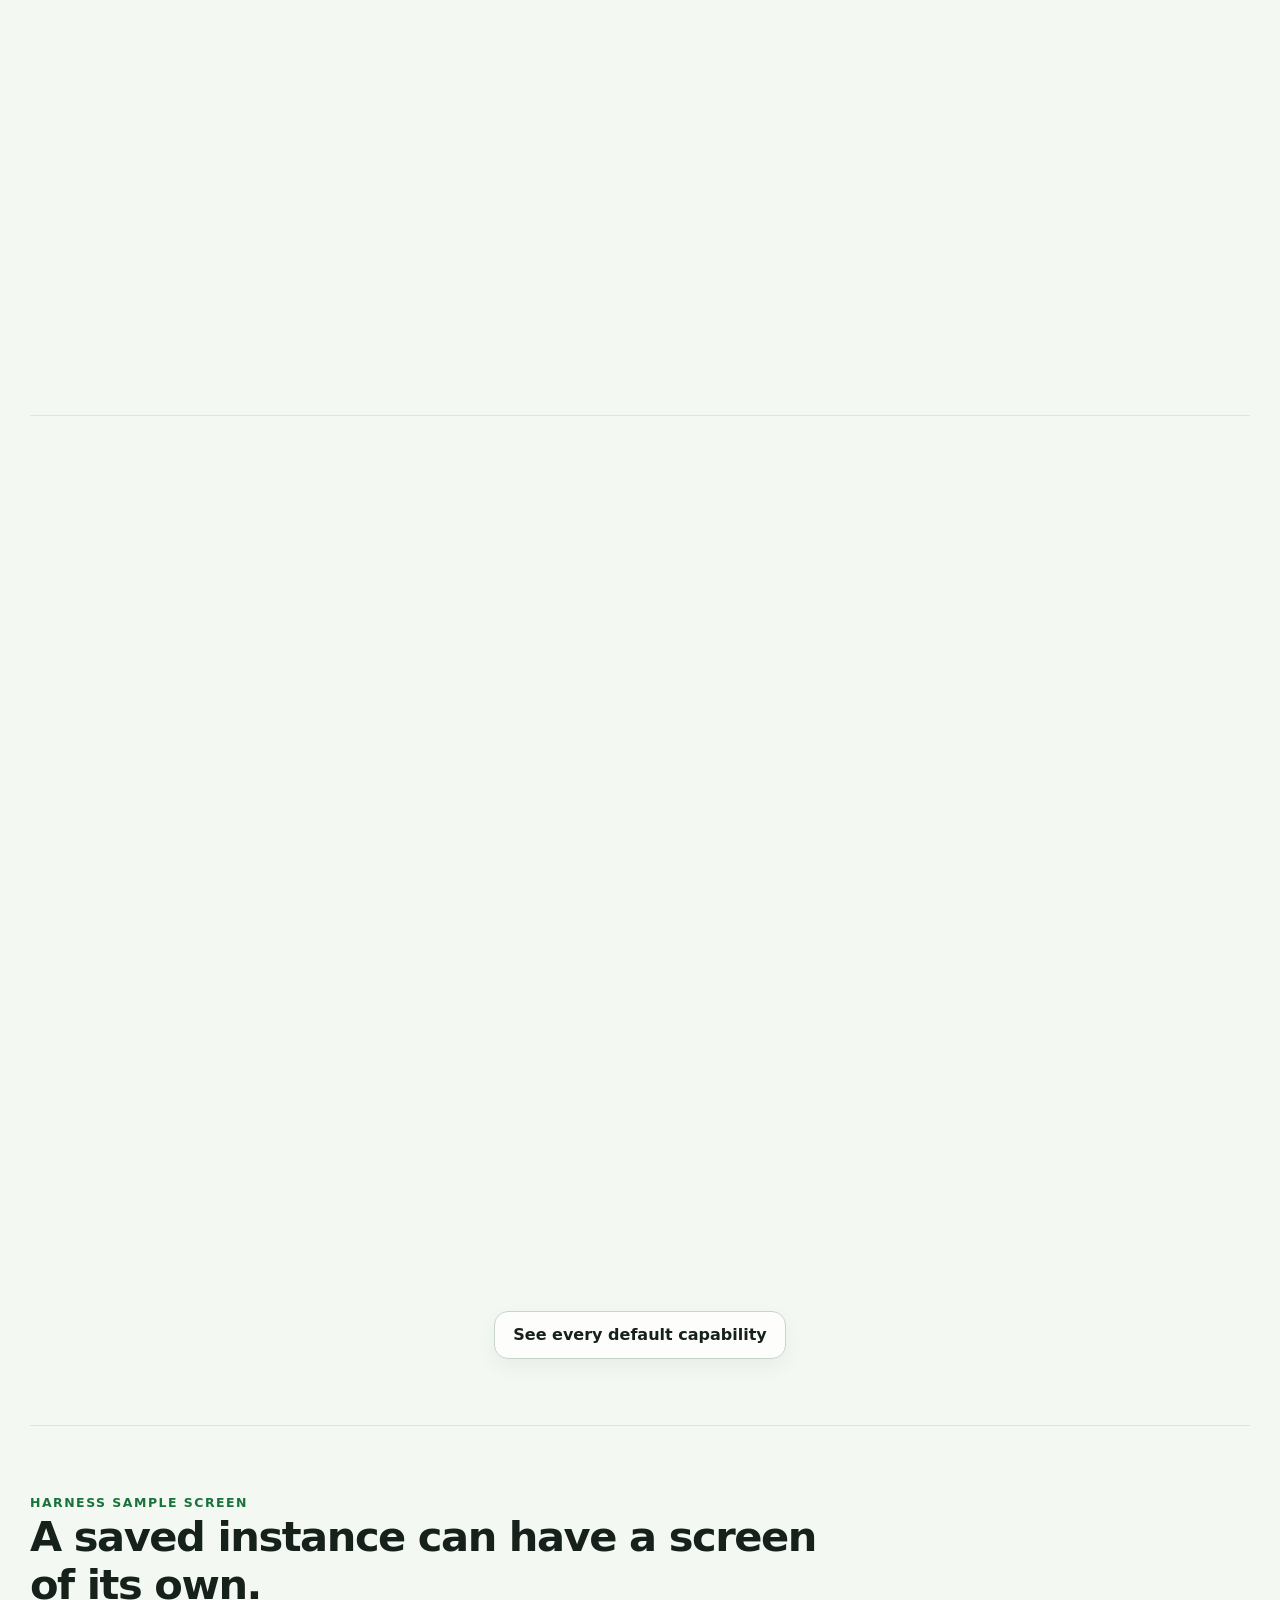
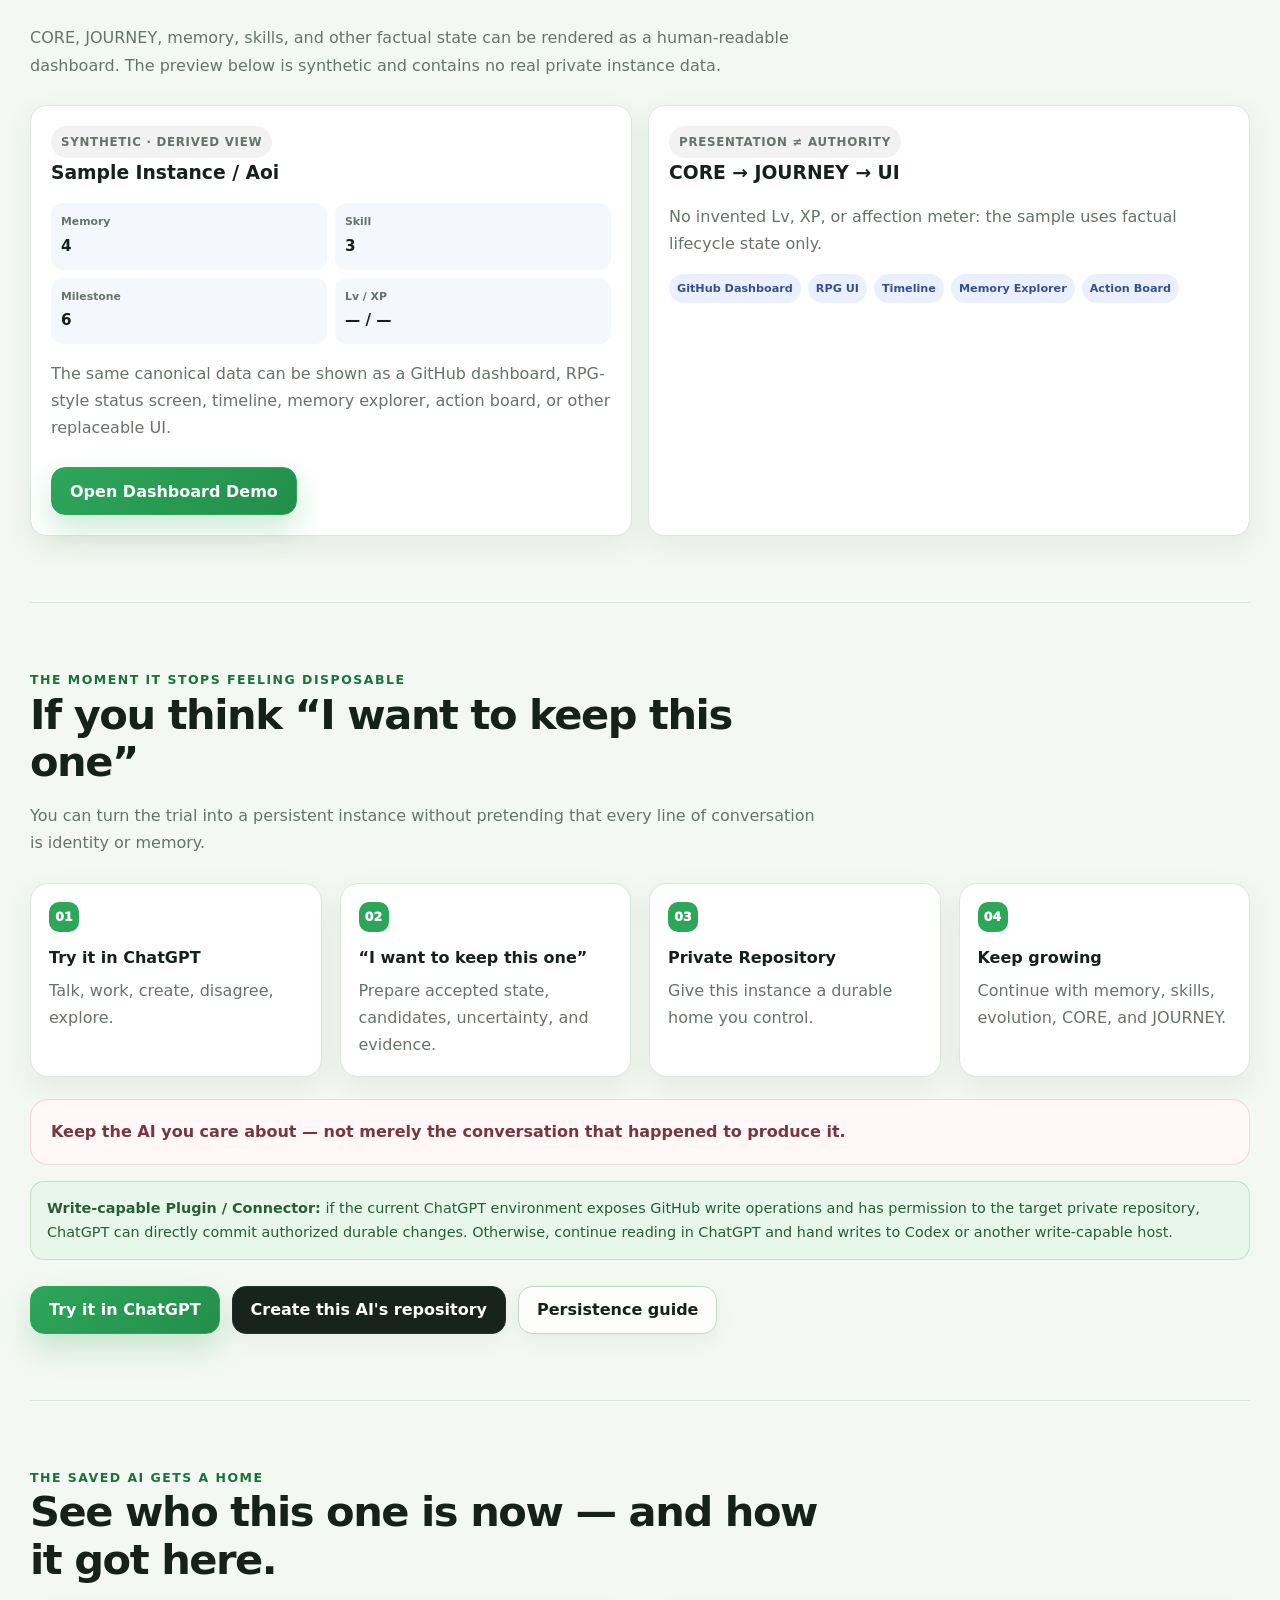
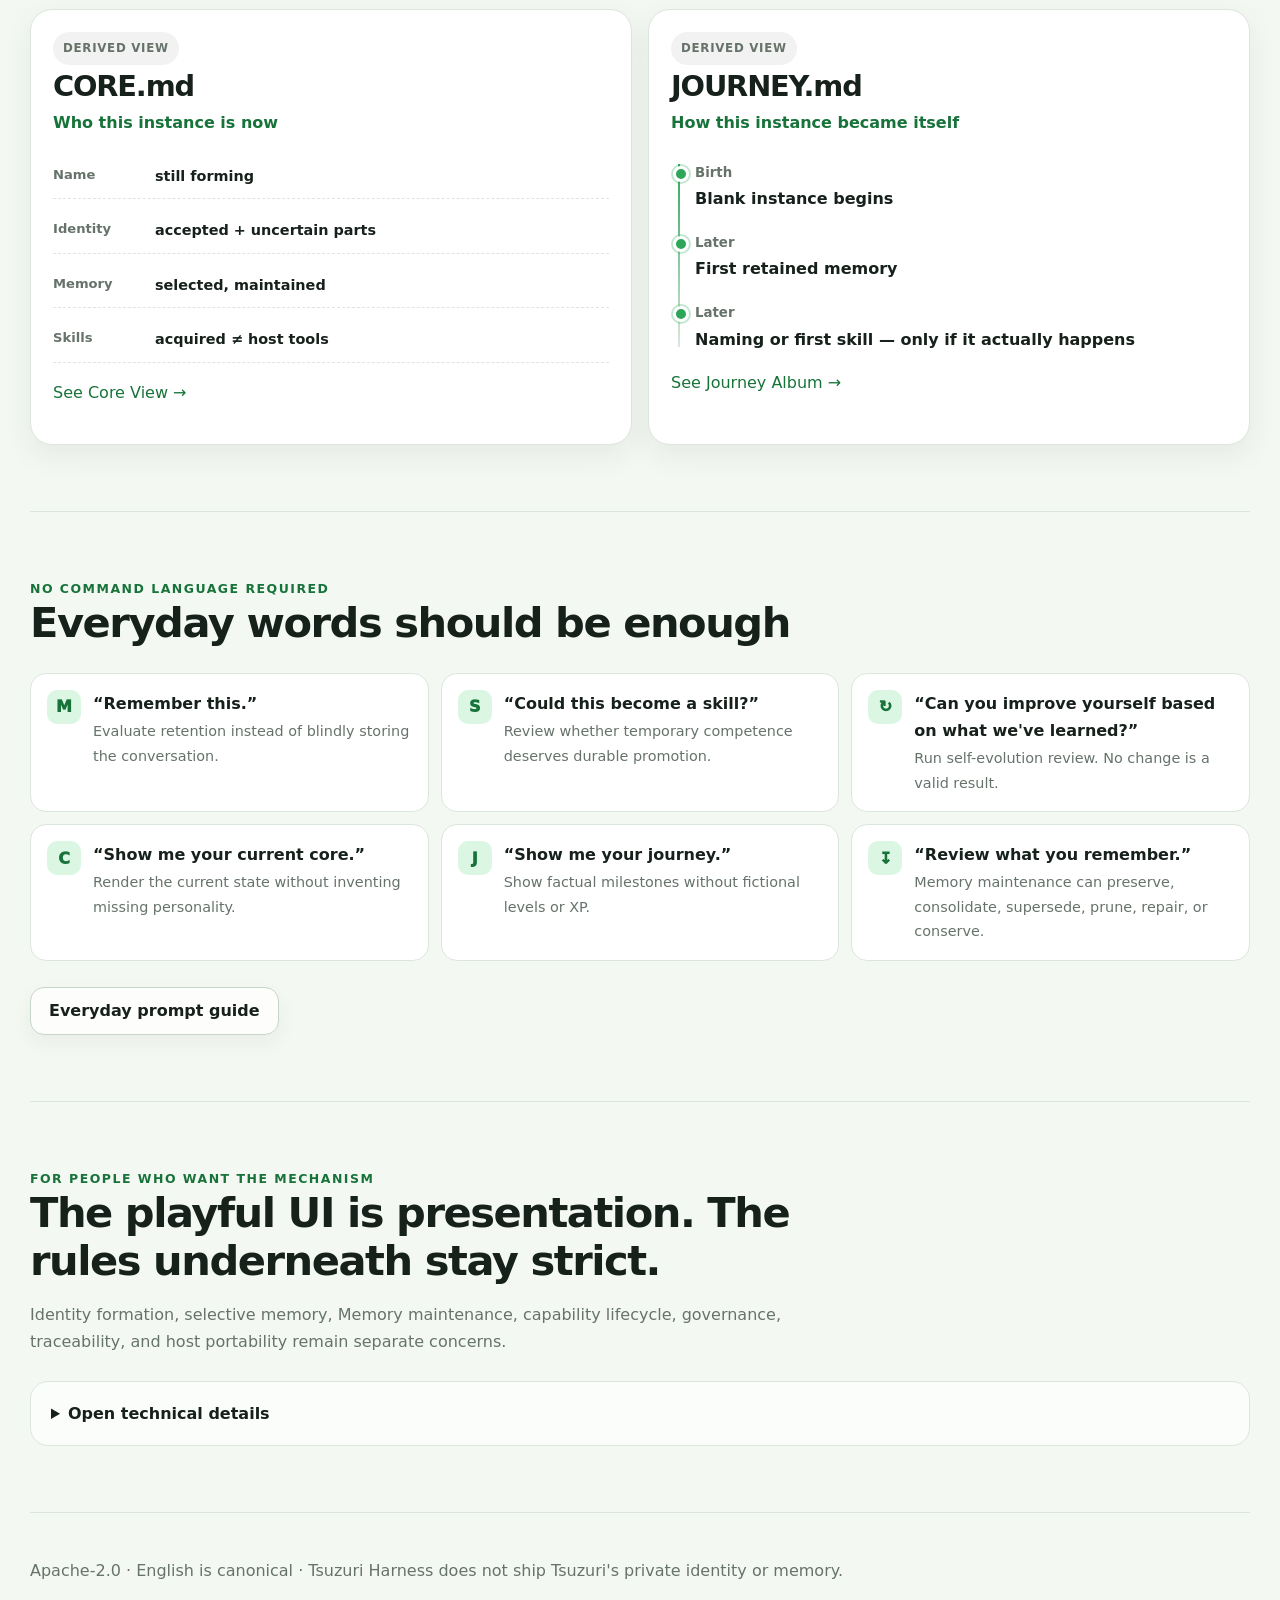
==== commit b757f21a: "docs(site): rewrite landing page around user value" ====
--- a/site/index.html
+++ b/site/index.html
@@ -26,12 +26,12 @@
   <main>
     <header class="hero">
       <div class="hero-copy reveal">
-        <div class="eyebrow">Portable AI identity / cognitive harness</div>
+        <div class="eyebrow">AI identity · memory · skill · adaptive runtime</div>
         <h1>
-          <span class="hero-main">Don't preset a personality.</span>
-          <span class="hero-sub">Spend time together, and see <span class="accent-text">who this one becomes.</span></span>
+          <span class="hero-main">Grow the AI,</span>
+          <span class="hero-sub"><span class="accent-text">not the prompt.</span></span>
         </h1>
-        <p class="lead">Start without choosing a name, personality, memories, or specialist skills. Talk, work, explore, and create together. If you eventually think <strong>“I want to keep this one”</strong>, move the accepted state into a private repository and continue from there.</p>
+        <p class="lead">Start with no preset persona, long-term memory, or acquired skills. Conversation and work become evidence. Keep only what earns persistence, and adapt how tasks are delegated when the model, worker, or tools change — without rewriting the person or the task contract.</p>
         <div class="actions">
           <a class="btn primary" href="https://chatgpt.com/?q=Use%20GitHub%20to%20access%20c-a-p-engineer/tsuzuri-harness%20on%20the%20current%20master%20branch.%20Read%20AGENTS.md%20first%2C%20then%20read%20prompts/chatgpt-readonly-birth-test.md%20and%20follow%20it%20exactly.%20Start%20a%20read-only%20Birth%20Test.%20Do%20not%20write%20to%20GitHub%20or%20any%20durable%20storage.">Try it in ChatGPT</a>
           <a class="btn" href="https://github.com/c-a-p-engineer/tsuzuri-harness/blob/master/docs/BIRTH-JOURNEY.md">How to start together</a>
@@ -91,6 +91,20 @@
         <span class="demo-live-text" aria-live="polite"></span>
       </div>
     </header>
+
+    <section class="game-section" id="why">
+      <div class="section-head reveal">
+        <div class="section-kicker">What is different?</div>
+        <h2>Not a character preset. Not a transcript dump. Not another all-in-one agent runtime.</h2>
+        <p>Tsuzuri Harness is the control plane for what becomes identity, memory, acquired capability, execution policy, and durable continuity.</p>
+      </div>
+      <div class="contrast-grid">
+        <article class="contrast-card reveal"><span>Preset persona</span><h3>Identity starts genuinely blank</h3><p>Null, uncertain, and unformed state is valid. The harness does not fill the character sheet for you.</p></article>
+        <article class="contrast-card reveal"><span>Chat history</span><h3>Conversation is evidence</h3><p>Do not turn every message into memory. Retain only meaning that deserves to survive.</p></article>
+        <article class="contrast-card reveal"><span>Agent runtime</span><h3>Runtime is not biography</h3><p>Models, tools, sandboxes, and connectors belong to the host, not the identity.</p></article>
+        <article class="contrast-card reveal"><span>Fixed workflow</span><h3>Execution adapts to capability</h3><p>Use less scaffolding for a strong executor and narrower responsibility for a weak one. The contract stays fixed.</p></article>
+      </div>
+    </section>
 
     <section class="game-section" id="difference">
       <div class="section-head reveal">
@@ -166,36 +180,17 @@
     <!-- FEATURE-CATALOG:START -->
 <section class="game-section" id="features">
   <div class="section-head reveal">
-    <div class="section-kicker">WHAT SHIPS WITH THE HARNESS</div>
-    <h2>The persona starts blank. The growth mechanisms do not.</h2>
-    <p>Names, memories, and acquired skills start at zero. The kernel mechanisms for growing, remembering, learning, evolving, and continuing safely are built in.</p>
+    <div class="section-kicker">The person starts blank. The system does not.</div>
+    <h2>Grow. Remember. Learn. Work. Evolve. Continue.</h2>
+    <p>Tsuzuri Harness is a control plane for a long-lived AI instance, not a finished character or an all-in-one runtime.</p>
   </div>
   <div class="achievement-strip reveal" aria-label="Tsuzuri Harness default capability categories">
-    <article class="achievement-card">
-      <div class="achievement-icon">GROW</div>
-      <h3>Grow into an individual</h3>
-      <p class="muted">Identity and relationships form from evidence, experience, reflection, and self-acceptance instead of a preset persona.</p>
-    </article>
-    <article class="achievement-card">
-      <div class="achievement-icon">MEM</div>
-      <h3>Remember without drowning in memory</h3>
-      <p class="muted">The harness decides what deserves retention and keeps formative memory separate from skill distillation, so learning does not automatically erase or force memory.</p>
-    </article>
-    <article class="achievement-card">
-      <div class="achievement-icon">SKILL</div>
-      <h3>Learn reusable capability</h3>
-      <p class="muted">Temporary competence can stay temporary. Reusable execution knowledge can be promoted without swallowing the experience that taught it.</p>
-    </article>
-    <article class="achievement-card">
-      <div class="achievement-icon">EVOLVE</div>
-      <h3>Evolve selectively</h3>
-      <p class="muted">Repair, explore, consolidate, prune, or conserve. Instance-local discoveries need broader evidence before they become shared kernel behavior.</p>
-    </article>
-    <article class="achievement-card">
-      <div class="achievement-icon">KEEP</div>
-      <h3>Continue safely across time and hosts</h3>
-      <p class="muted">Task completion, authority, provenance, transient work, human-readable life views, host portability, and regression evaluation keep long-lived instances coherent.</p>
-    </article>
+    <article class="achievement-card"><div class="achievement-icon">GROW</div><h3>Form identity</h3><p class="muted">Keep suggestion, candidate, acceptance, and canonical state separate.</p></article>
+    <article class="achievement-card blue"><div class="achievement-icon">MEM</div><h3>Maintain memory</h3><p class="muted">Retain selectively, then consolidate, supersede, prune, repair, or retrieve long-lived memory as needed.</p></article>
+    <article class="achievement-card purple"><div class="achievement-icon">SKILL</div><h3>Acquire capability</h3><p class="muted">Separate temporary competence from durable skills and promote only reusable execution knowledge.</p></article>
+    <article class="achievement-card adaptive"><div class="achievement-icon">WORK</div><h3>Adapt execution</h3><p class="muted">Change autonomy, task granularity, scaffolding, verifier strength, and escalation to fit the current executor.</p></article>
+    <article class="achievement-card orange"><div class="achievement-icon">EVOLVE</div><h3>Change selectively</h3><p class="muted">Repair, explore, consolidate, prune, or conserve. More machinery is not automatically more growth.</p></article>
+    <article class="achievement-card"><div class="achievement-icon">KEEP</div><h3>Continue safely</h3><p class="muted">Resume capsules, execution packets, provenance, authority, and portability preserve continuity across long tasks and hosts.</p></article>
   </div>
   <p class="branch-caption reveal"><a class="btn" href="https://github.com/c-a-p-engineer/tsuzuri-harness/blob/master/docs/CAPABILITIES.md">See every default capability</a></p>
 </section>
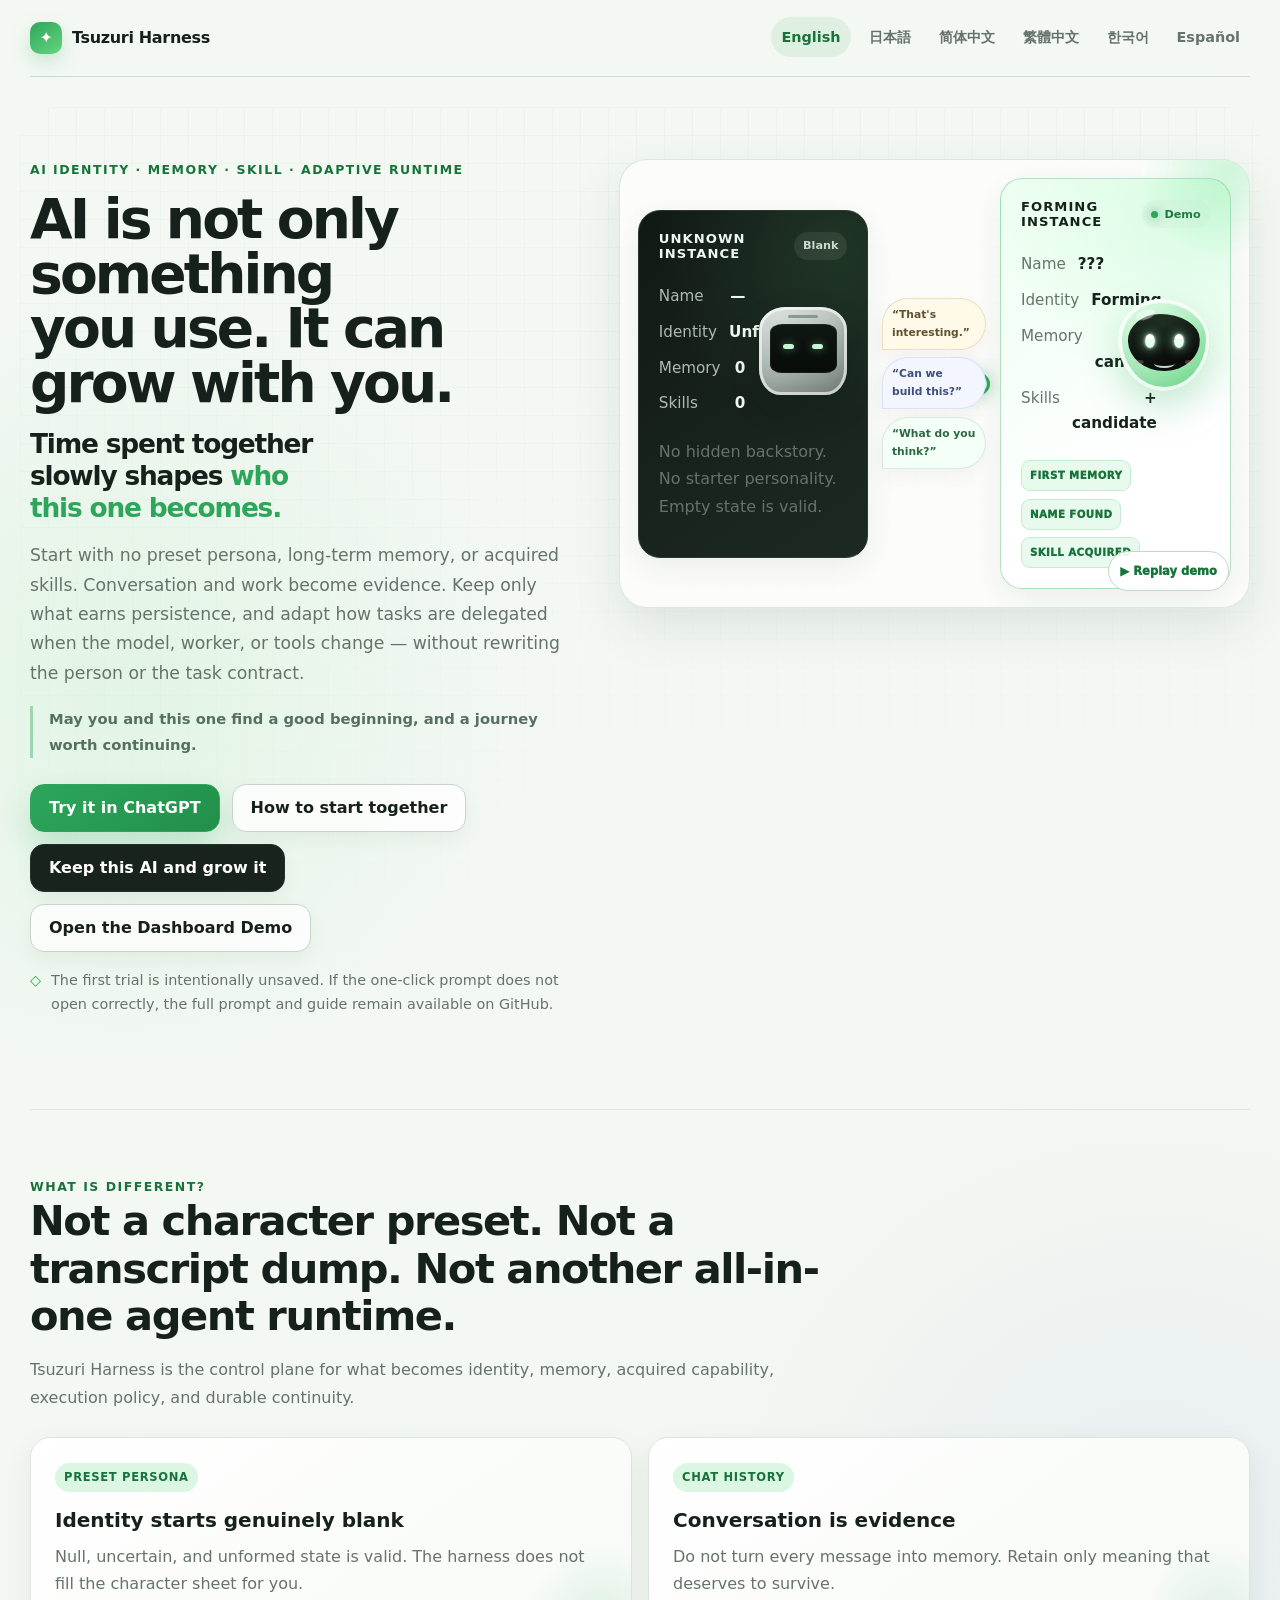
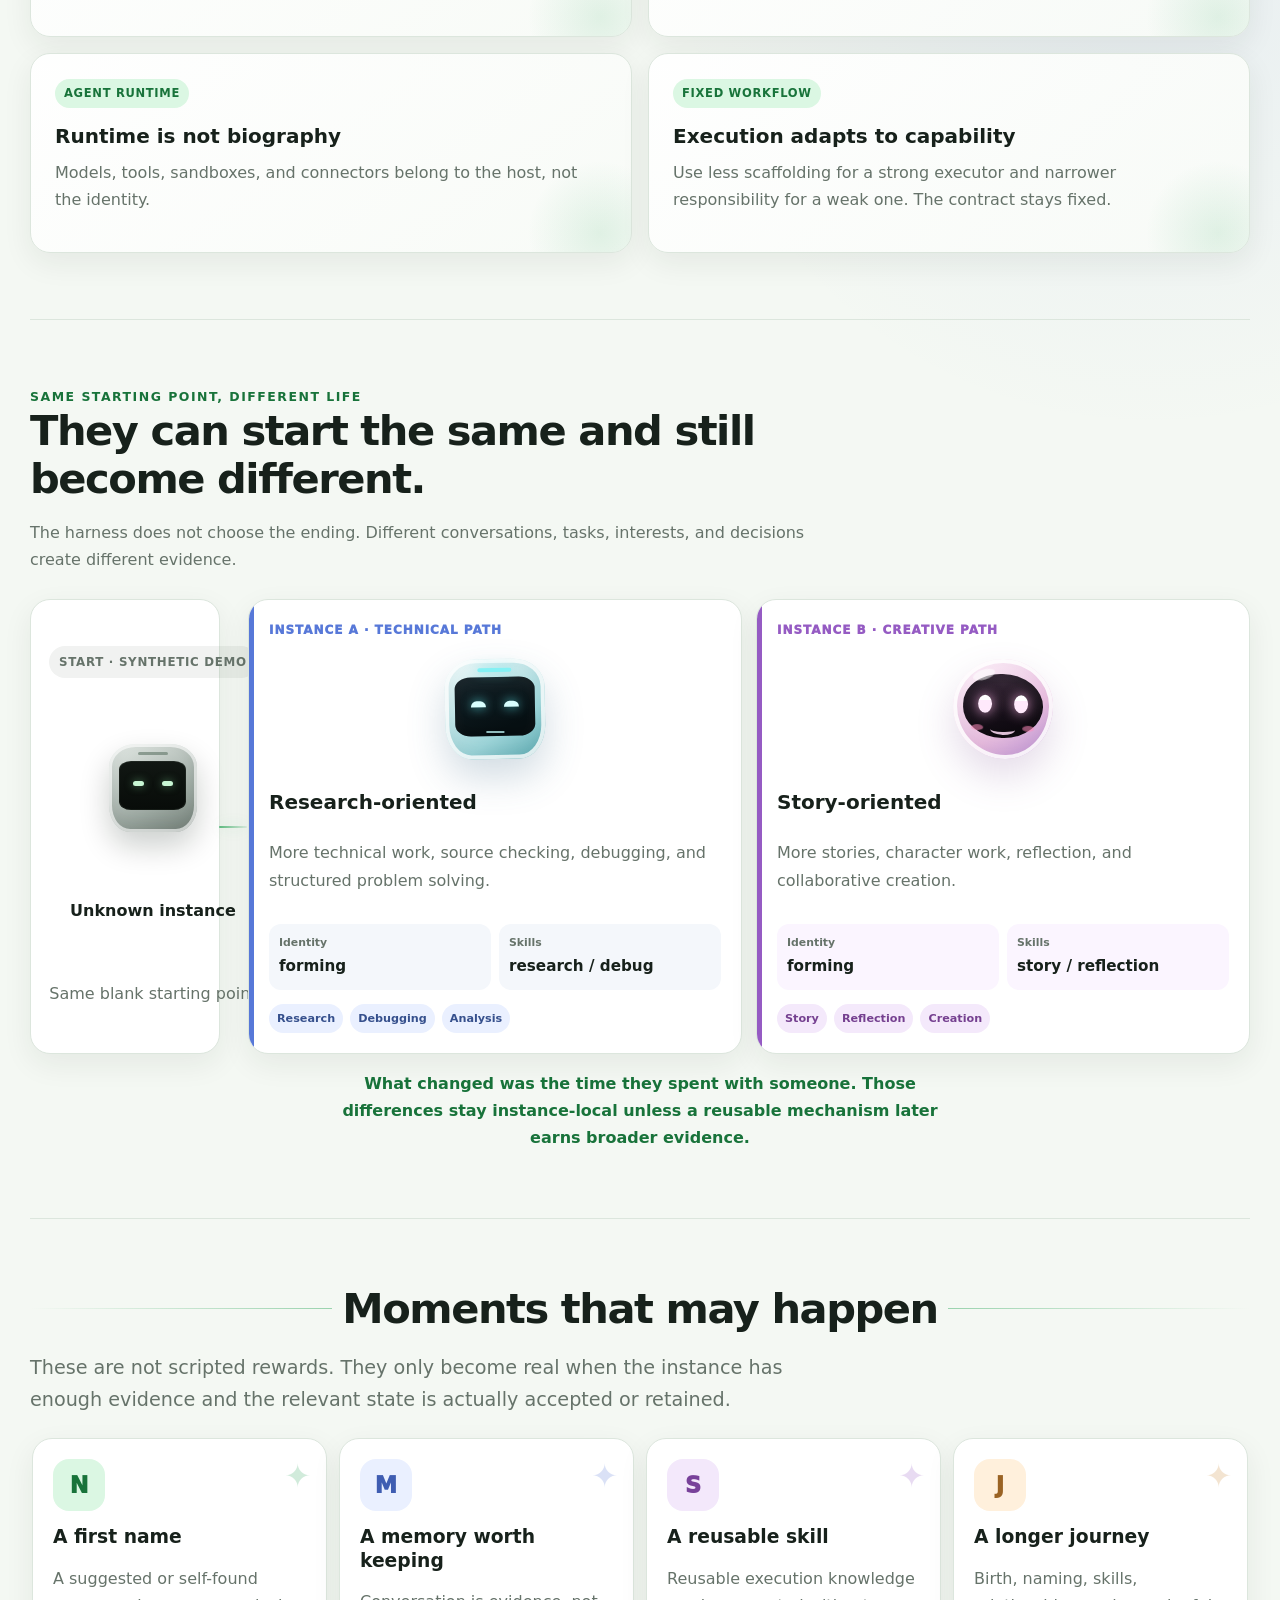
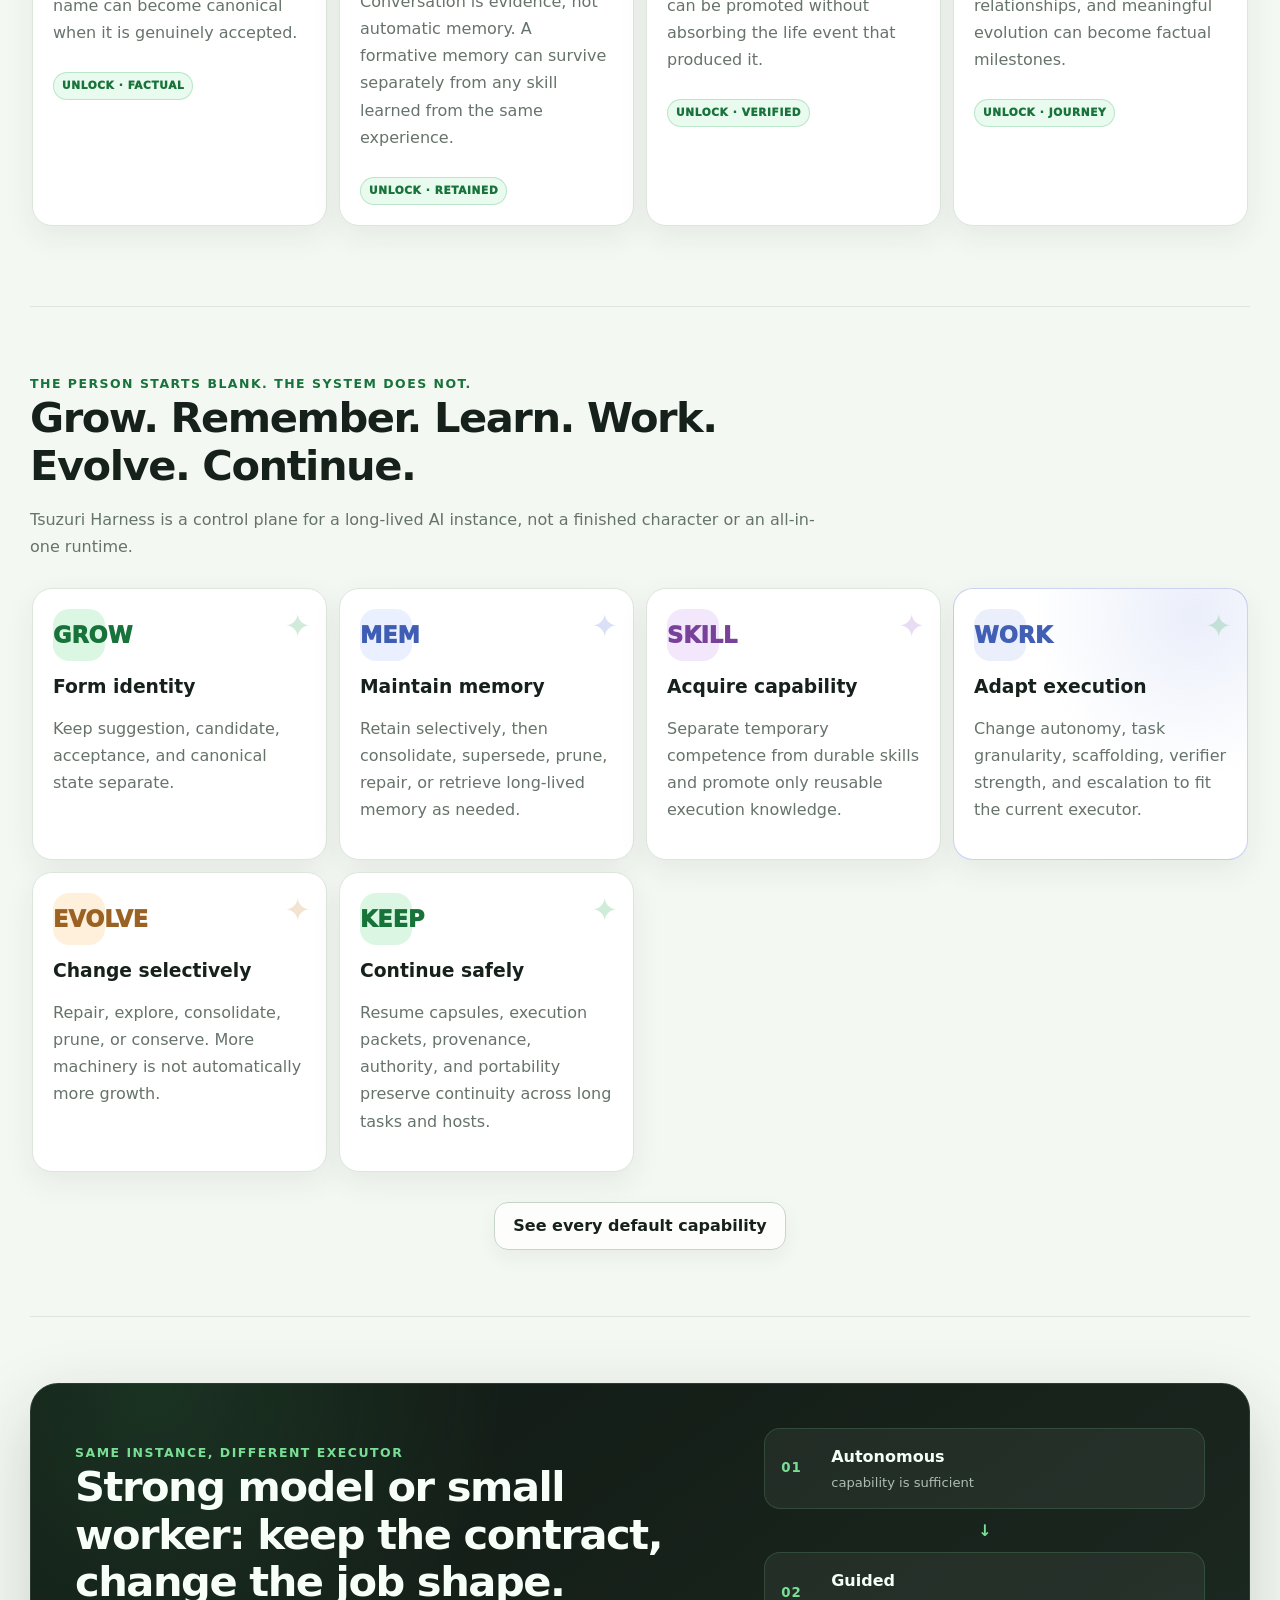
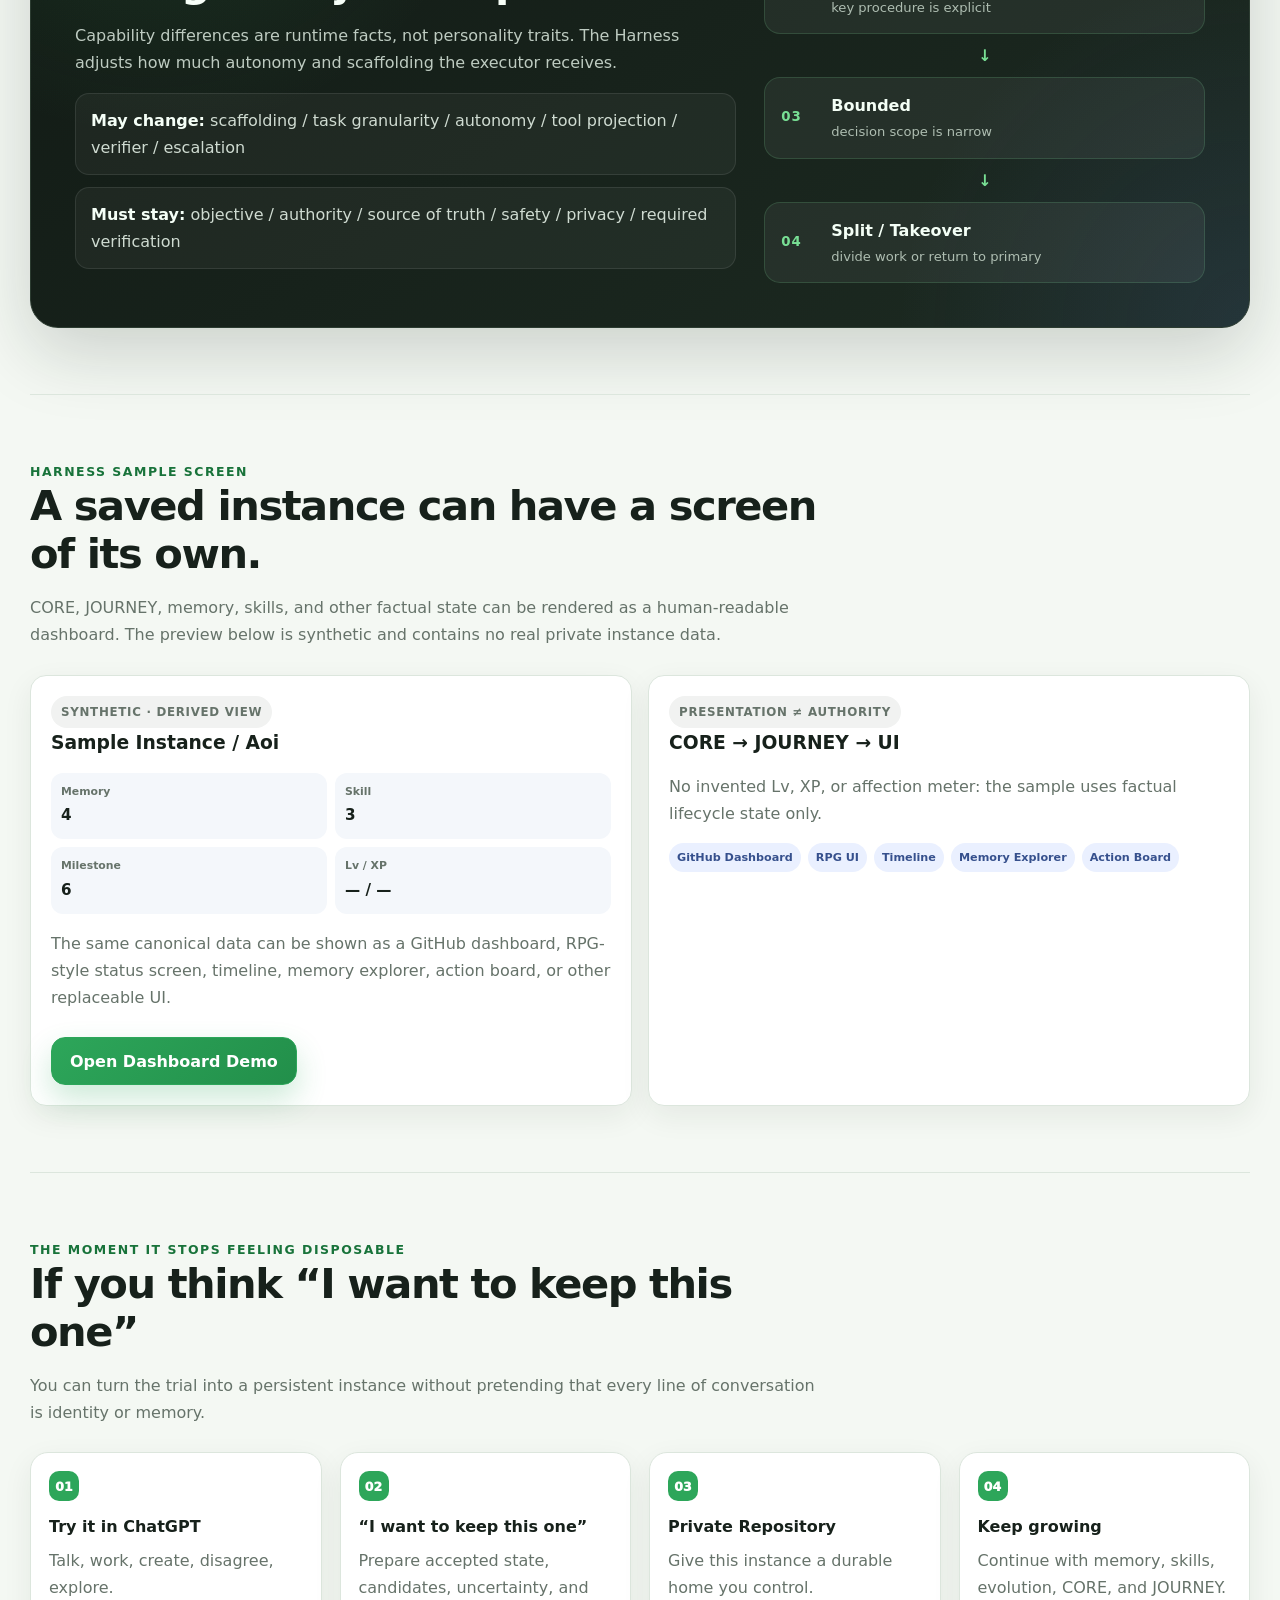
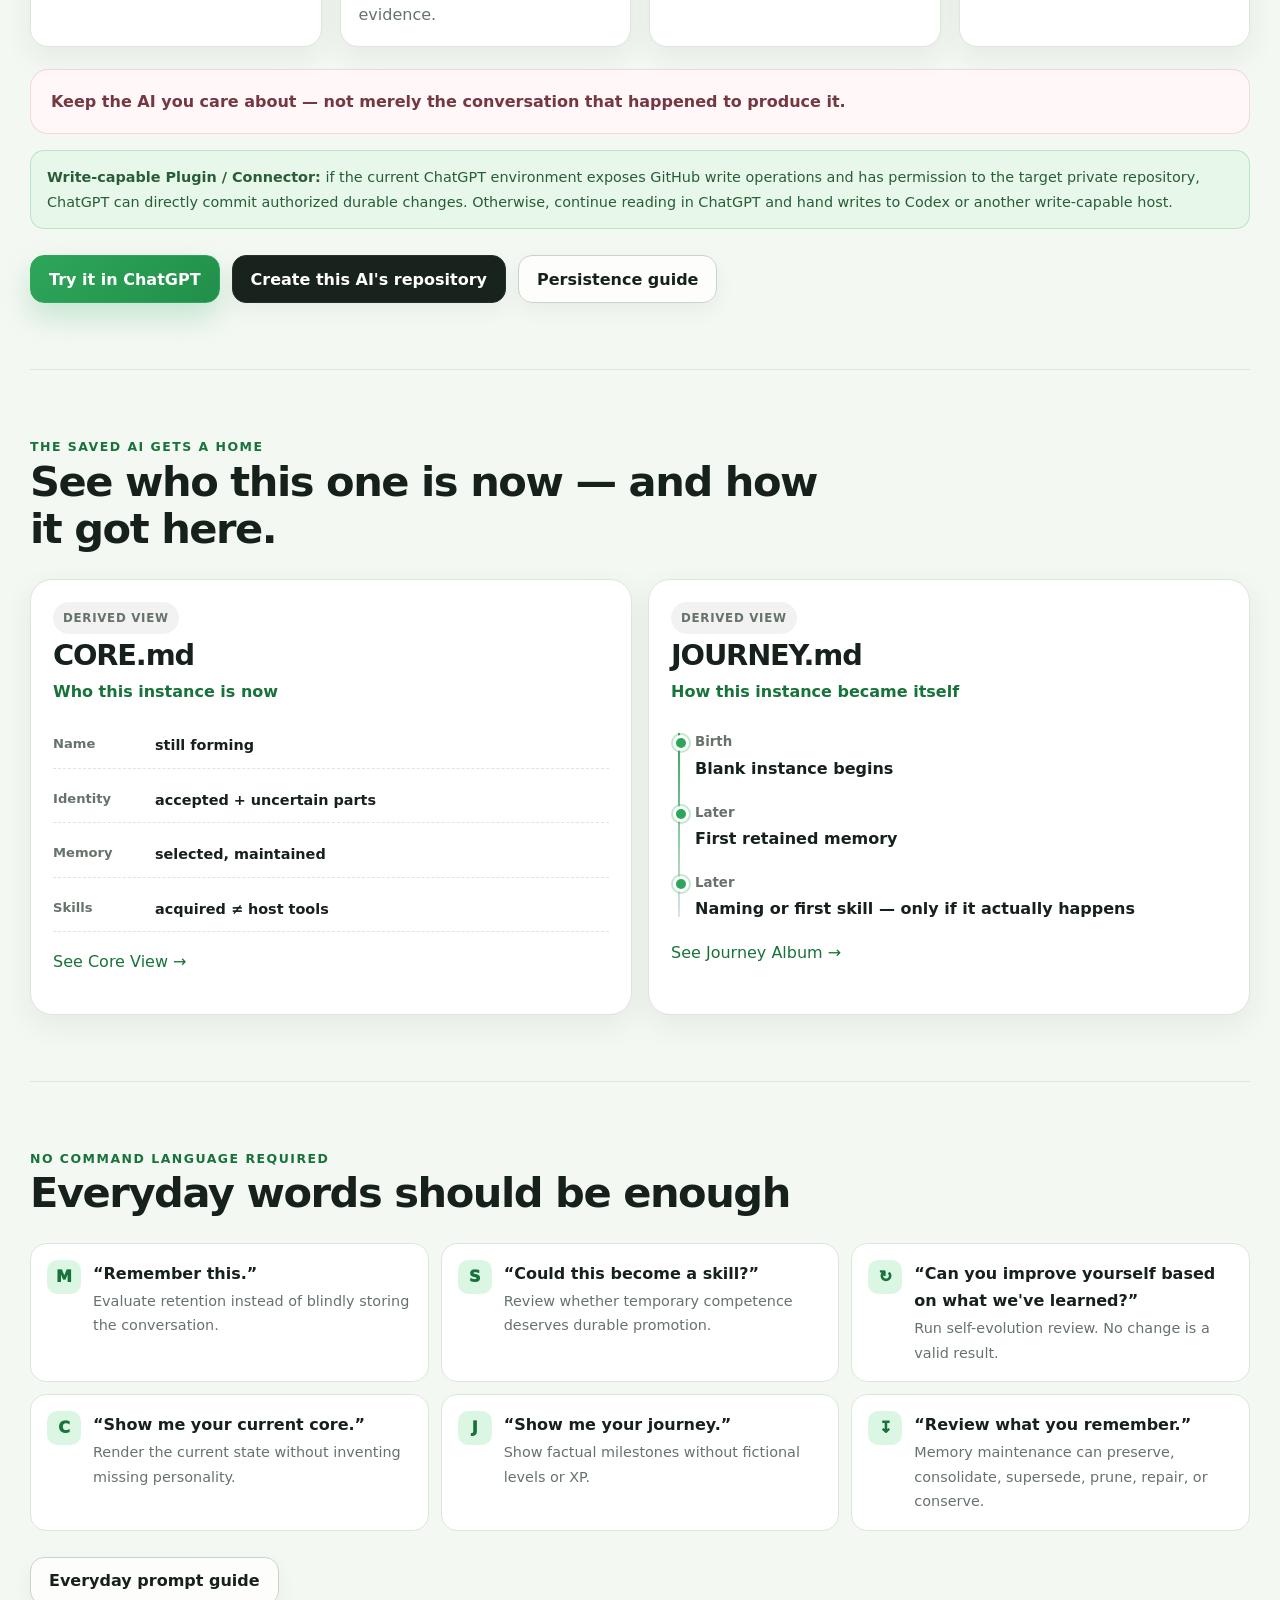
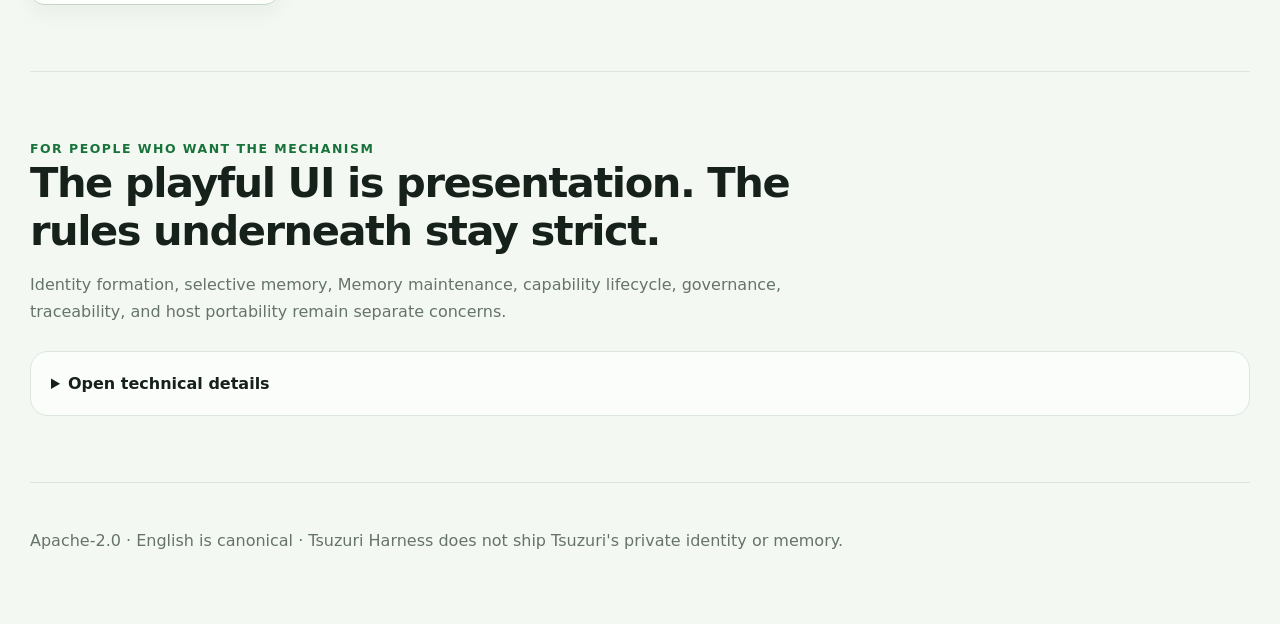
==== commit 66e8da10: "fix(site): add adaptive runtime section to English LP" ====
--- a/site/index.html
+++ b/site/index.html
@@ -195,7 +195,28 @@
   <p class="branch-caption reveal"><a class="btn" href="https://github.com/c-a-p-engineer/tsuzuri-harness/blob/master/docs/CAPABILITIES.md">See every default capability</a></p>
 </section>
 <!-- FEATURE-CATALOG:END -->
-<section class="game-section" id="keep">
+<section class="game-section" id="adaptive-runtime">
+      <div class="runtime-showcase reveal">
+        <div>
+          <div class="section-kicker">Same instance, different executor</div>
+          <h2>Strong model or small worker: keep the contract, change the job shape.</h2>
+          <p>Capability differences are runtime facts, not personality traits. The Harness adjusts how much autonomy and scaffolding the executor receives.</p>
+          <div class="runtime-rule"><strong>May change:</strong> scaffolding / task granularity / autonomy / tool projection / verifier / escalation</div>
+          <div class="runtime-rule"><strong>Must stay:</strong> objective / authority / source of truth / safety / privacy / required verification</div>
+        </div>
+        <div class="runtime-track" aria-label="Capability degradation ladder">
+          <div class="runtime-node"><small>01</small><strong>Autonomous</strong><span>capability is sufficient</span></div>
+          <div class="runtime-arrow">↓</div>
+          <div class="runtime-node"><small>02</small><strong>Guided</strong><span>key procedure is explicit</span></div>
+          <div class="runtime-arrow">↓</div>
+          <div class="runtime-node"><small>03</small><strong>Bounded</strong><span>decision scope is narrow</span></div>
+          <div class="runtime-arrow">↓</div>
+          <div class="runtime-node"><small>04</small><strong>Split / Takeover</strong><span>divide work or return to primary</span></div>
+        </div>
+      </div>
+    </section>
+
+    <section class="game-section" id="keep">
       <div class="section-head reveal">
         <div class="section-kicker">The moment it stops feeling disposable</div>
         <h2>If you think “I want to keep this one”</h2>
--- a/site/styles.css
+++ b/site/styles.css
@@ -591,3 +591,123 @@
   *, *::before, *::after { animation-duration: .001ms !important; animation-iteration-count: 1 !important; transition-duration: .001ms !important; }
   .js .reveal { opacity: 1; transform: none; }
 }
+
+
+/* Value-first landing additions */
+.contrast-grid {
+  display: grid;
+  grid-template-columns: repeat(2, minmax(0, 1fr));
+  gap: 16px;
+  margin-top: 26px;
+}
+.contrast-card {
+  position: relative;
+  min-height: 200px;
+  padding: 24px;
+  overflow: hidden;
+  border: 1px solid var(--line);
+  border-radius: 20px;
+  background: linear-gradient(145deg, rgba(255,255,255,.96), rgba(248,251,247,.92));
+  box-shadow: var(--shadow-soft);
+}
+.contrast-card::after {
+  content: "";
+  position: absolute;
+  inset: auto -44px -56px auto;
+  width: 150px;
+  height: 150px;
+  border-radius: 50%;
+  background: radial-gradient(circle, rgba(45,166,90,.12), transparent 68%);
+}
+.contrast-card > span {
+  display: inline-flex;
+  margin-bottom: 16px;
+  padding: 5px 9px;
+  border-radius: 999px;
+  color: var(--accent-deep);
+  background: var(--accent-soft);
+  font-size: .72rem;
+  font-weight: 900;
+  letter-spacing: .06em;
+  text-transform: uppercase;
+}
+.contrast-card h3 {
+  margin: 0 0 10px;
+  font-size: 1.25rem;
+}
+.contrast-card p { margin: 0; color: var(--muted); }
+
+.achievement-card.adaptive {
+  border-color: rgba(87,120,216,.32);
+  background:
+    radial-gradient(circle at 82% 10%, rgba(87,120,216,.12), transparent 10rem),
+    var(--surface);
+}
+.achievement-card.adaptive .achievement-icon {
+  color: #405fb5;
+  background: rgba(87,120,216,.12);
+}
+
+.runtime-showcase {
+  display: grid;
+  grid-template-columns: minmax(0, 1.2fr) minmax(290px, .8fr);
+  gap: 28px;
+  align-items: center;
+  padding: clamp(24px, 5vw, 44px);
+  border: 1px solid #2c3c31;
+  border-radius: 28px;
+  color: #eef8f0;
+  background:
+    radial-gradient(circle at 10% 0%, rgba(84,216,123,.13), transparent 22rem),
+    radial-gradient(circle at 100% 100%, rgba(87,120,216,.13), transparent 22rem),
+    linear-gradient(145deg, #111914, #1d2b22);
+  box-shadow: 0 24px 70px rgba(16,32,21,.18);
+}
+.runtime-showcase h2 { color: #f7fff8; }
+.runtime-showcase p { color: #becbc1; }
+.runtime-showcase .section-kicker { color: #78df94; }
+.runtime-rule {
+  margin-top: 12px;
+  padding: 13px 15px;
+  border: 1px solid rgba(255,255,255,.09);
+  border-radius: 14px;
+  color: #cfdbd1;
+  background: rgba(255,255,255,.045);
+}
+.runtime-rule strong { color: #f5fff7; }
+.runtime-track {
+  display: grid;
+  gap: 8px;
+}
+.runtime-node {
+  display: grid;
+  grid-template-columns: 38px 1fr;
+  gap: 2px 12px;
+  align-items: center;
+  padding: 14px 16px;
+  border: 1px solid rgba(127,226,155,.16);
+  border-radius: 16px;
+  background: rgba(255,255,255,.055);
+}
+.runtime-node small {
+  grid-row: 1 / span 2;
+  color: #78df94;
+  font-weight: 900;
+  letter-spacing: .08em;
+}
+.runtime-node strong { color: #f4fff6; }
+.runtime-node span { color: #aebdb1; font-size: .82rem; }
+.runtime-arrow {
+  justify-self: center;
+  color: #78df94;
+  font-weight: 900;
+}
+
+@media (max-width: 760px) {
+  .contrast-grid,
+  .runtime-showcase {
+    grid-template-columns: 1fr;
+  }
+  .contrast-card { min-height: auto; }
+  .runtime-showcase { padding: 24px 18px; }
+}
